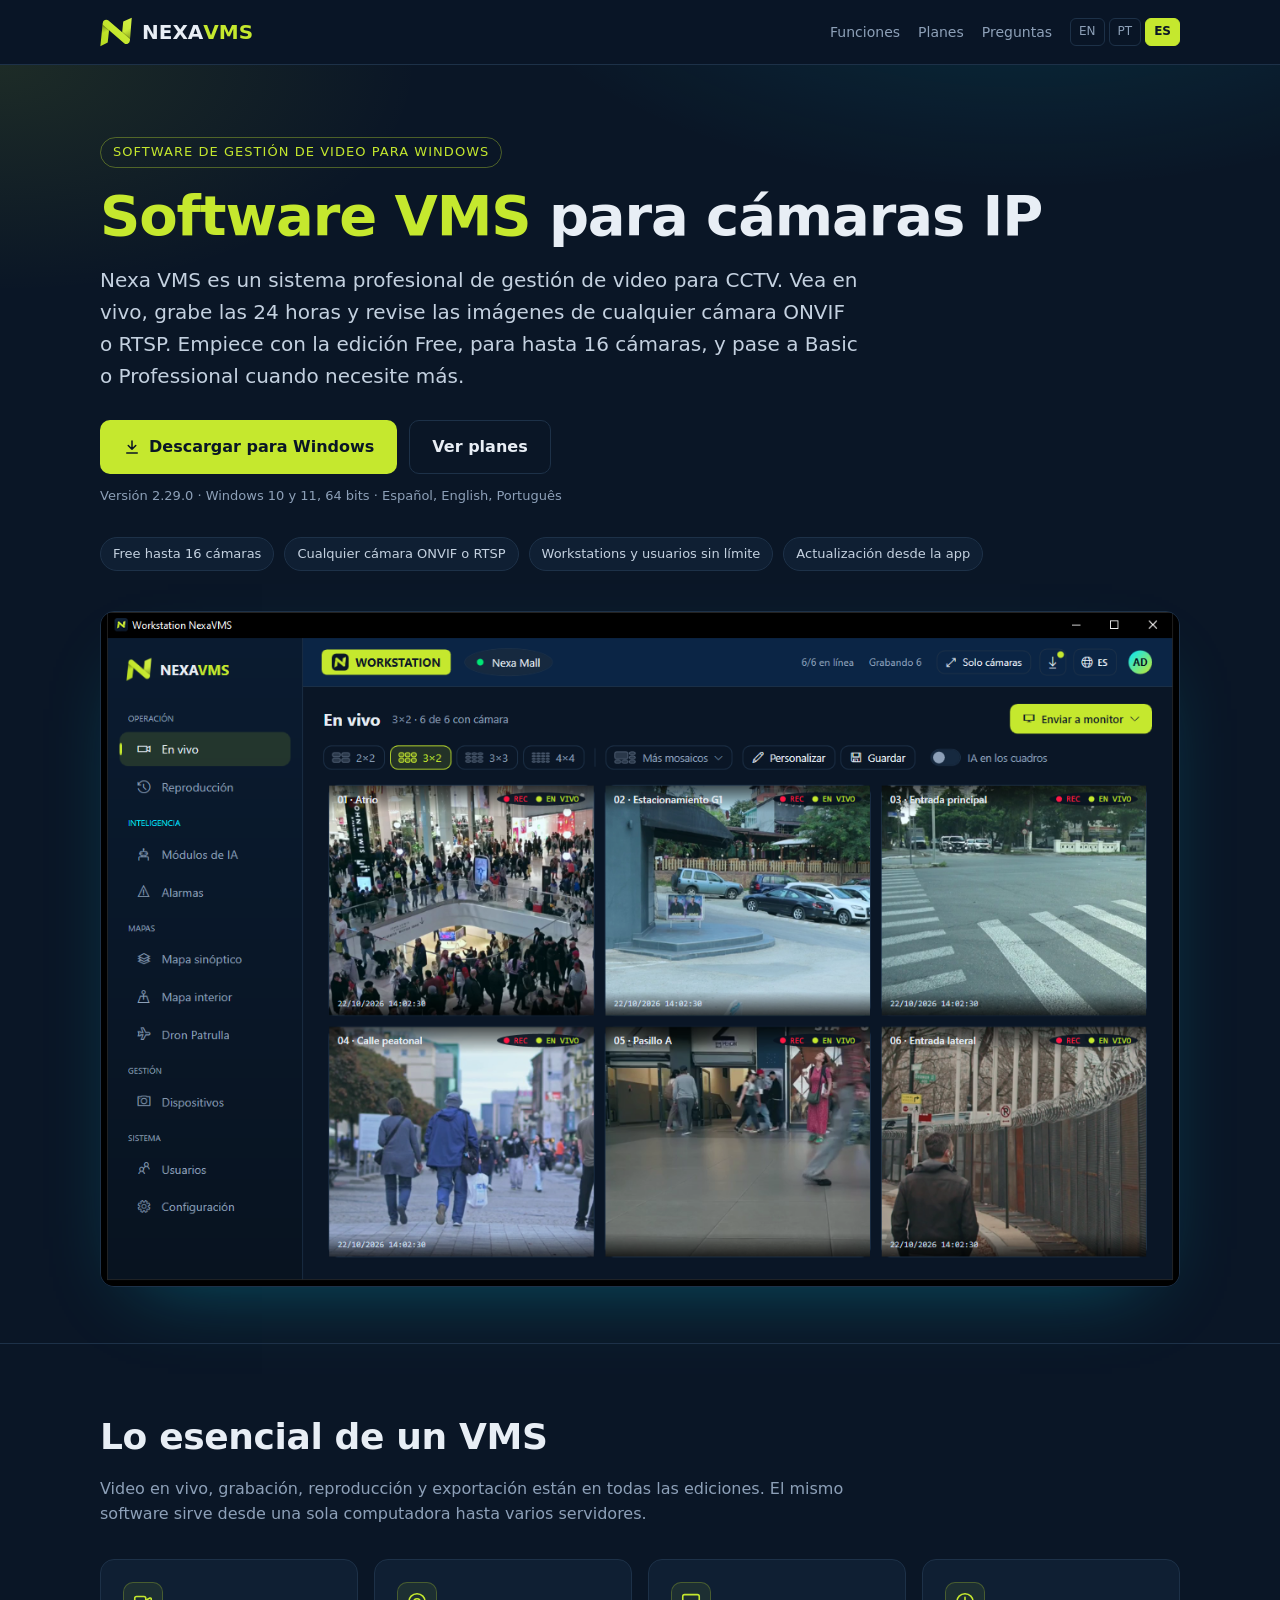
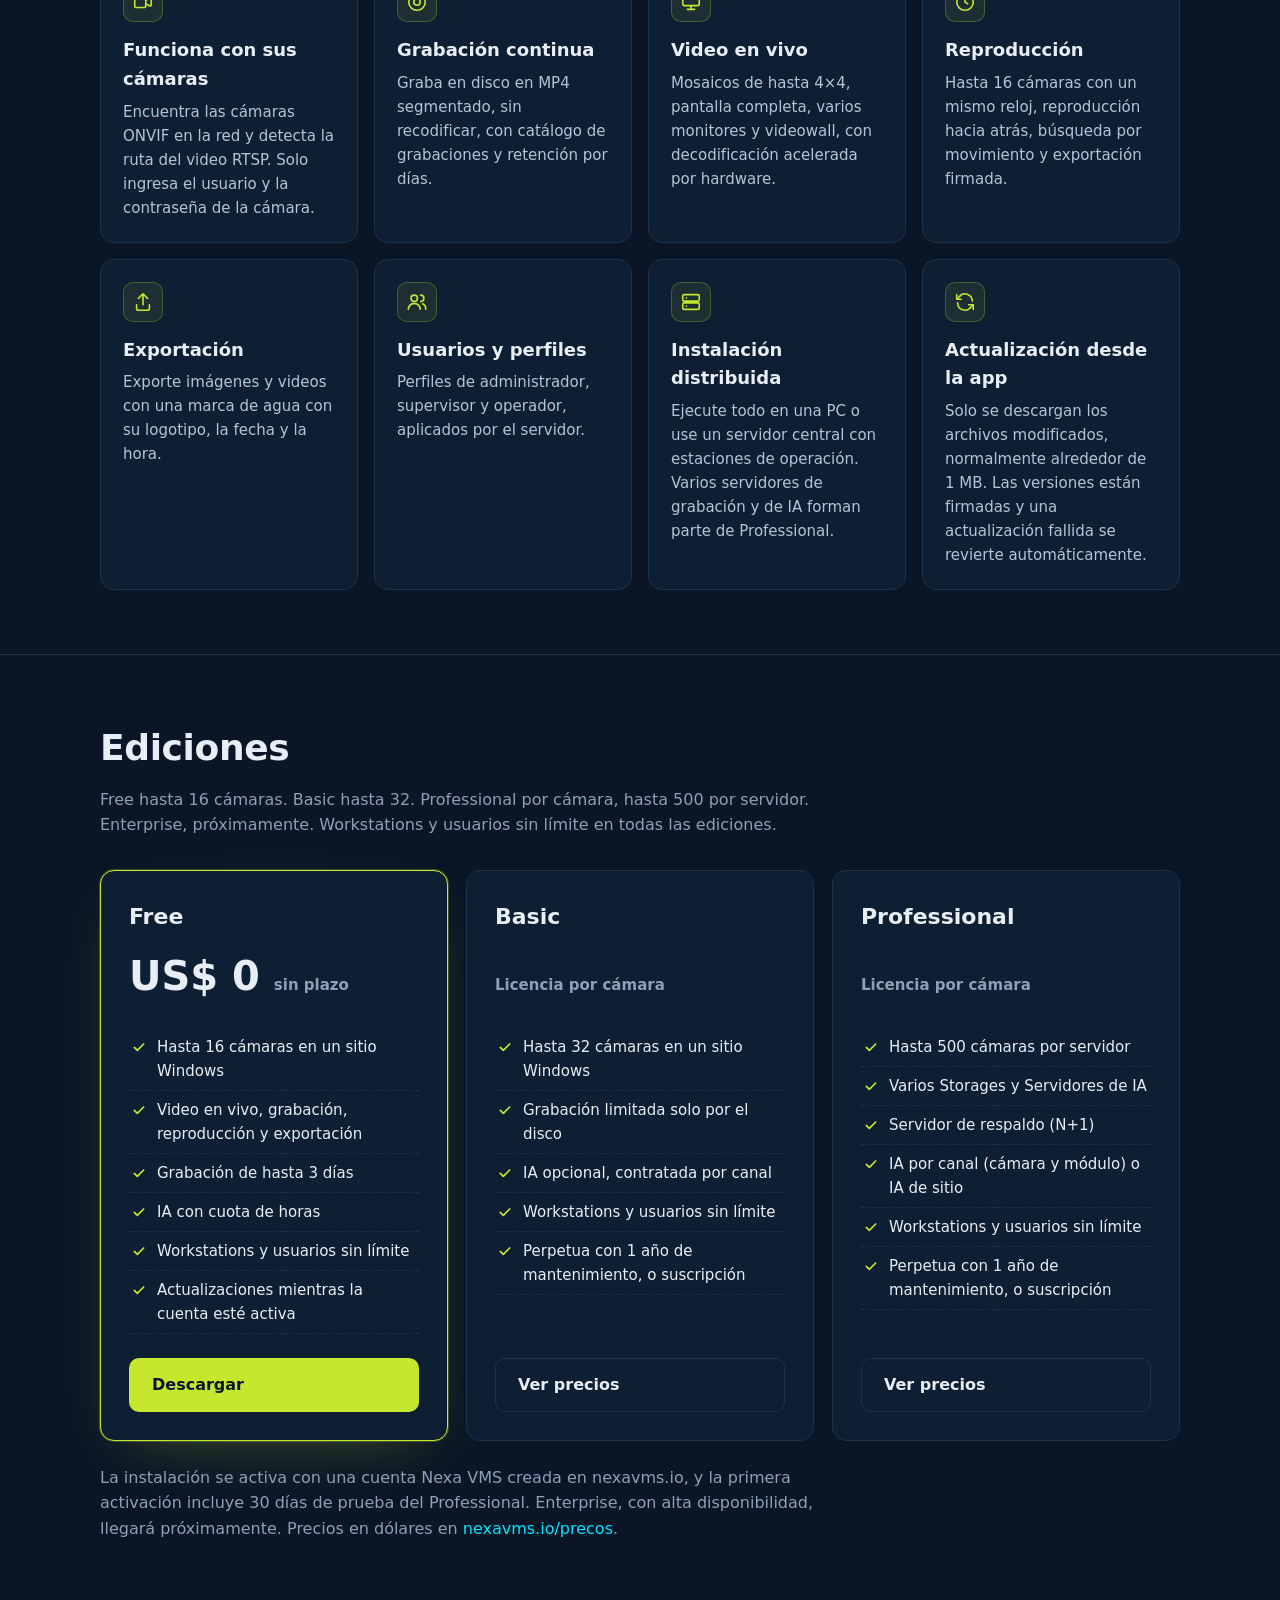
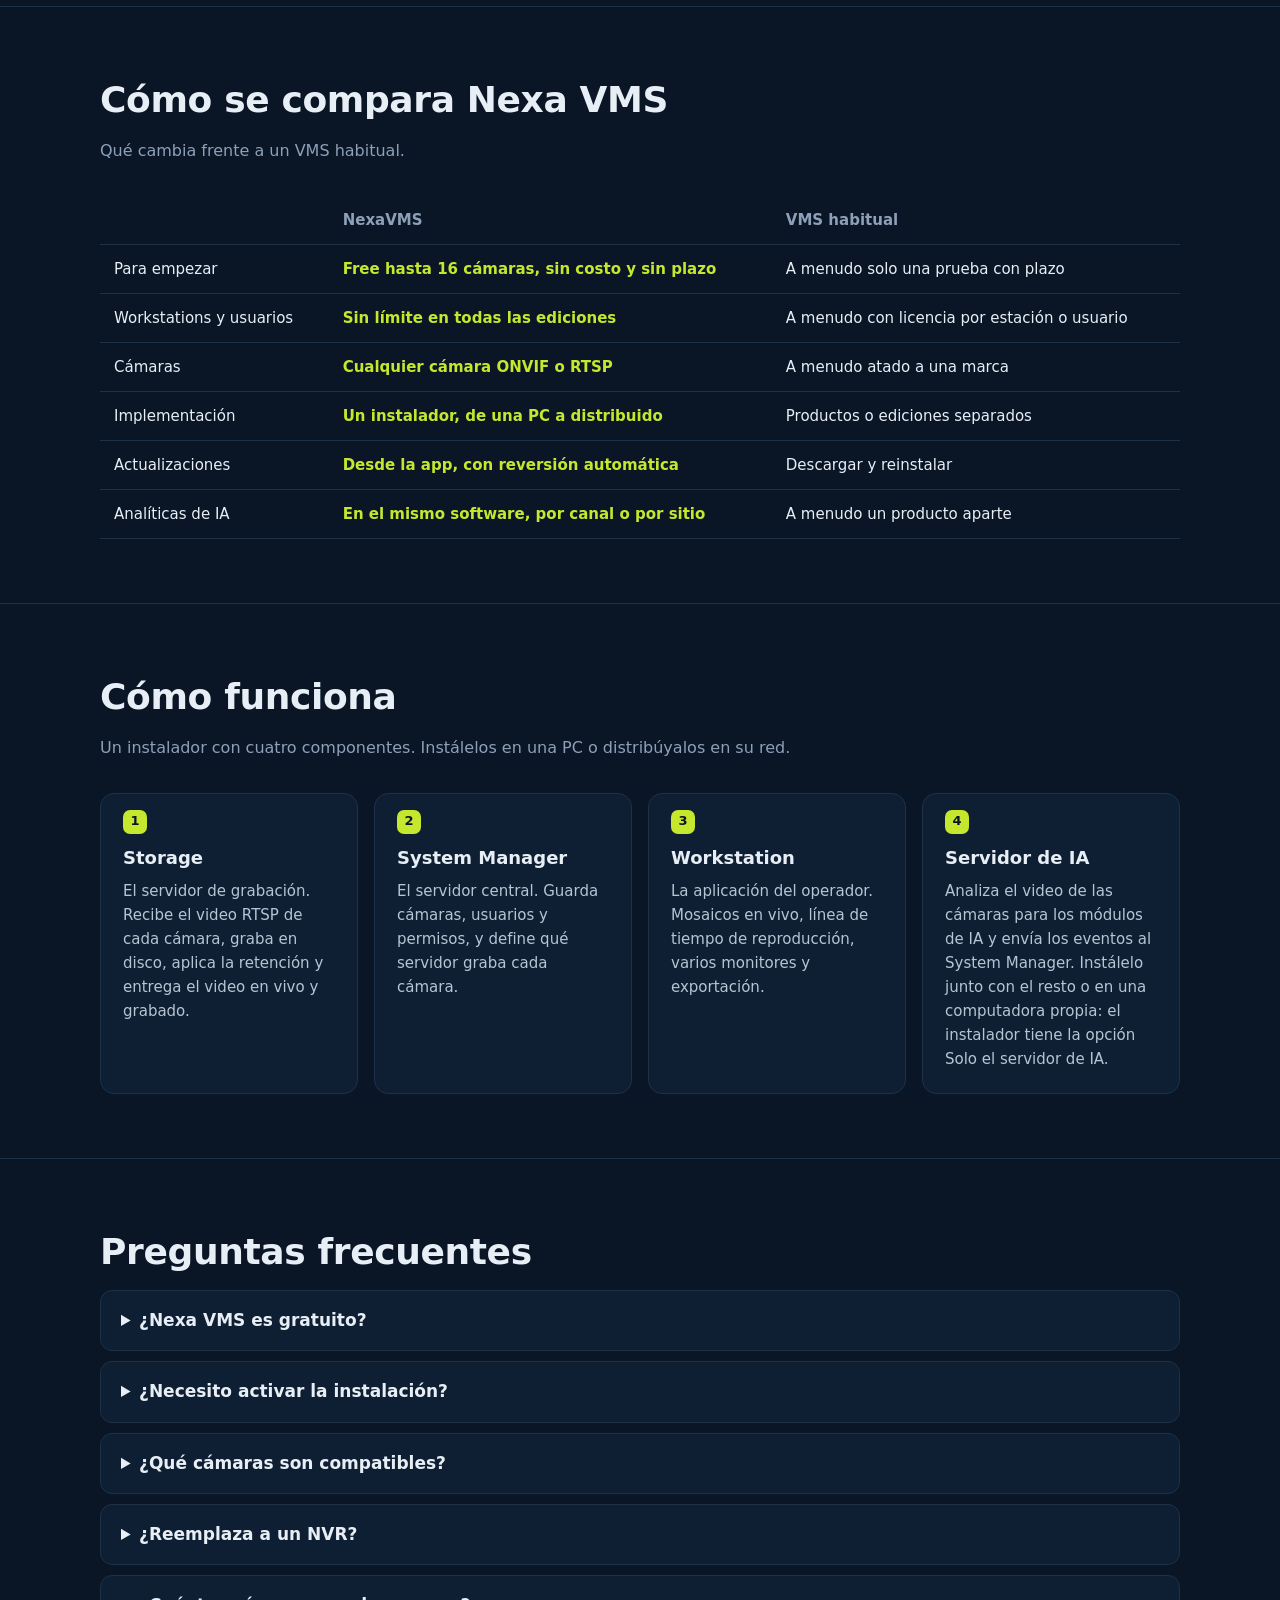
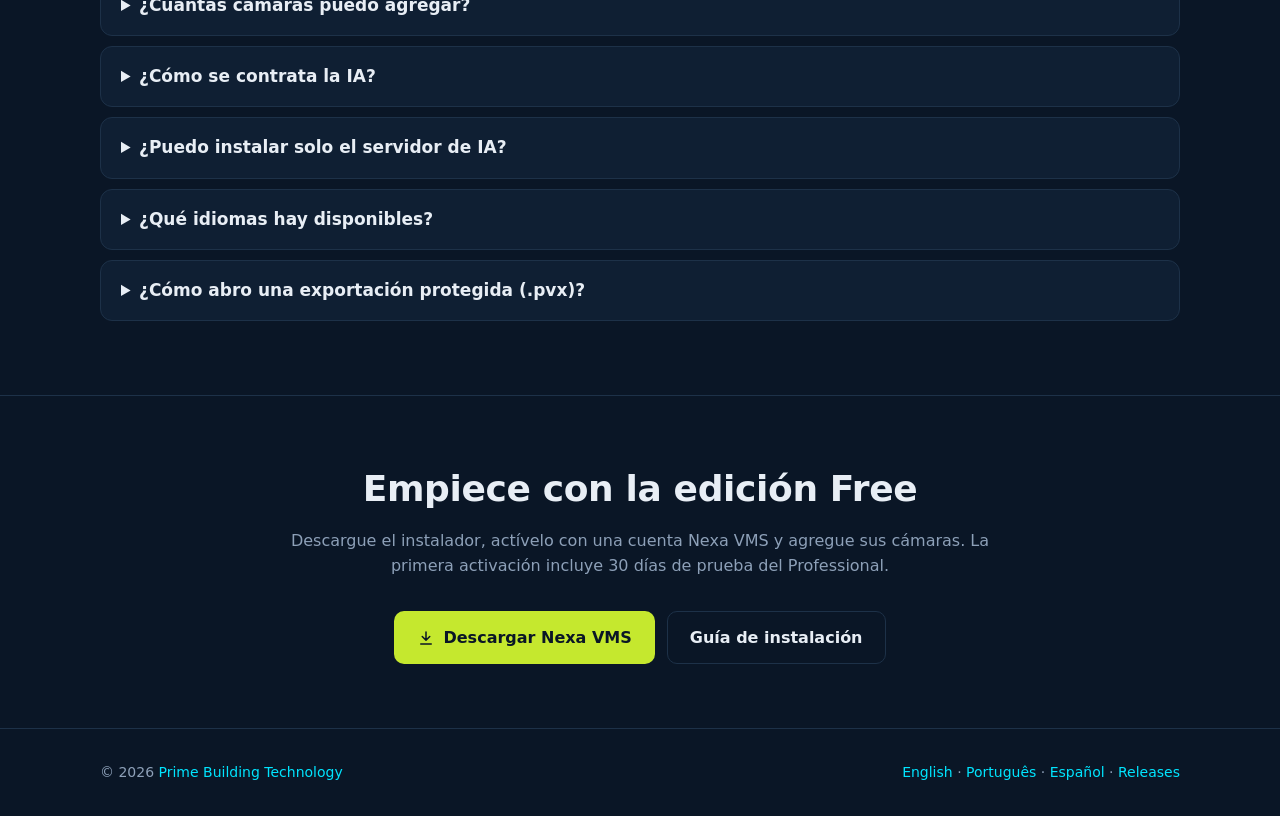
==== docs/es/index.html @ 9f3c4d34 "NexaVMS 2.29.0" ====
<!doctype html>
<html lang="es">
<head>
<meta charset="utf-8">
<meta name="viewport" content="width=device-width, initial-scale=1">
<title>NexaVMS | Software VMS para cámaras IP y CCTV</title>
<meta name="description" content="Software de gestión de video (VMS) para Windows. Video en vivo, grabación continua, reproducción y exportación para cualquier cámara IP ONVIF o RTSP. Edición Free para hasta 16 cámaras.">
<link rel="canonical" href="https://daniel1ux.github.io/Prime-VMS-Public/es/">
<link rel="alternate" hreflang="en" href="https://daniel1ux.github.io/Prime-VMS-Public/">
<link rel="alternate" hreflang="pt-BR" href="https://daniel1ux.github.io/Prime-VMS-Public/pt/">
<link rel="alternate" hreflang="es" href="https://daniel1ux.github.io/Prime-VMS-Public/es/">
<link rel="alternate" hreflang="x-default" href="https://daniel1ux.github.io/Prime-VMS-Public/">
<meta name="theme-color" content="#0a1626">
<meta property="og:type" content="website">
<meta property="og:site_name" content="NexaVMS">
<meta property="og:title" content="NexaVMS | Software VMS para cámaras IP">
<meta property="og:description" content="Video en vivo, grabación continua, reproducción y exportación para cualquier cámara ONVIF o RTSP. Free hasta 16 cámaras, Basic hasta 32 y Professional por cámara.">
<meta property="og:url" content="https://daniel1ux.github.io/Prime-VMS-Public/es/">
<meta property="og:image" content="https://daniel1ux.github.io/Prime-VMS-Public/assets/og.png">
<meta property="og:locale" content="es_ES">
<meta property="og:locale:alternate" content="en_US">
<meta property="og:locale:alternate" content="pt_BR">
<meta name="twitter:card" content="summary_large_image">
<link rel="icon" href="../assets/favicon.svg" type="image/svg+xml">
<link rel="stylesheet" href="../assets/site.css">
<script type="application/ld+json">
{
  "@context": "https://schema.org",
  "@type": "SoftwareApplication",
  "name": "NexaVMS",
  "description": "Software de gestión de video (VMS) para cámaras IP: video en vivo, grabación continua, reproducción y exportación. Edición Free hasta 16 cámaras, Basic hasta 32 y Professional por cámara, hasta 500 por servidor. Workstations y usuarios sin límite en todas las ediciones.",
  "applicationCategory": "SecurityApplication",
  "applicationSubCategory": "Software de gestión de video (VMS)",
  "operatingSystem": "Windows 10, Windows 11",
  "softwareVersion": "2.29.0",
  "inLanguage": ["es", "en", "pt-BR"],
  "downloadUrl": "https://github.com/Daniel1ux/Prime-VMS-Public/releases/latest",
  "url": "https://daniel1ux.github.io/Prime-VMS-Public/es/",
  "image": "https://daniel1ux.github.io/Prime-VMS-Public/assets/workstation-es.png",
  "offers": { "@type": "Offer", "name": "Nexa VMS Free", "description": "Edición Free: hasta 16 cámaras en un sitio Windows, grabación de hasta 3 días, sin plazo.", "price": "0", "priceCurrency": "USD", "category": "free", "url": "https://nexavms.io/precos" },
  "publisher": { "@type": "Organization", "name": "Prime Building Technology", "url": "https://primebr.com.br/" }
}
</script>
<script type="application/ld+json">
{
  "@context": "https://schema.org",
  "@type": "FAQPage",
  "mainEntity": [
    { "@type": "Question", "name": "¿Nexa VMS es gratuito?", "acceptedAnswer": { "@type": "Answer", "text": "La edición Free es gratuita y sin plazo, para hasta 16 cámaras en un sitio Windows, con grabación de hasta 3 días y una cuota de horas de IA. Basic y Professional se venden por cámara, como licencia perpetua con 1 año de mantenimiento o como suscripción. Los precios, en dólares, están en nexavms.io/precos." } },
    { "@type": "Question", "name": "¿Necesito activar la instalación?", "acceptedAnswer": { "@type": "Answer", "text": "Sí. La instalación se activa desde la Consola del System Manager con una cuenta Nexa VMS creada en nexavms.io. Sin activación, el sistema no graba ni muestra video. La primera activación incluye 30 días de prueba del Professional; después, la instalación vuelve a Free si no se compra una licencia." } },
    { "@type": "Question", "name": "¿Qué cámaras son compatibles?", "acceptedAnswer": { "@type": "Answer", "text": "Cualquier cámara IP con ONVIF o RTSP. Nexa VMS encuentra las cámaras ONVIF en la red y detecta la ruta del video." } },
    { "@type": "Question", "name": "¿Reemplaza a un NVR?", "acceptedAnswer": { "@type": "Answer", "text": "Nexa VMS graba las cámaras IP directamente en una PC o servidor Windows, con retención por días. También puede grabar desde grabadores existentes que ofrecen RTSP." } },
    { "@type": "Question", "name": "¿Cuántas cámaras puedo agregar?", "acceptedAnswer": { "@type": "Answer", "text": "Hasta 16 en Free y hasta 32 en Basic. En Professional, la licencia es por cámara, hasta 500 por servidor, con varios Storages y Servidores de IA y servidor de respaldo (N+1). La edición Enterprise, con alta disponibilidad, llegará próximamente." } },
    { "@type": "Question", "name": "¿Cómo se contrata la IA?", "acceptedAnswer": { "@type": "Answer", "text": "Las analíticas de video (conteo de personas, reconocimiento facial, placas, búsqueda inteligente y protección perimetral) se contratan por canal, es decir, por cámara y módulo, o como IA de sitio. Free incluye una cuota de horas de IA. En Free, el reconocimiento facial está disponible solo en el modo demostración y durante la prueba." } },
    { "@type": "Question", "name": "¿Puedo instalar solo el servidor de IA?", "acceptedAnswer": { "@type": "Answer", "text": "Sí. En el instalador, elija Solo el servidor de IA. Instala únicamente el servidor de IA en esa computadora, con nombre, dirección y contraseña propios, y puede conectarlo a un System Manager existente en ese momento o después. Puede haber varios servidores de IA." } },
    { "@type": "Question", "name": "¿Qué idiomas hay disponibles?", "acceptedAnswer": { "@type": "Answer", "text": "Español, inglés y portugués (Brasil), en las aplicaciones, el instalador y las notas de versión." } }
  ]
}
</script>
</head>
<body>
<header class="top">
  <div class="wrap">
    <a class="brand" href="./"><img class="logo-n" src="../assets/nexavms-n.svg" width="32" height="32" alt=""><span>NEXA<b>VMS</b></span></a>
    <nav>
      <a class="hide-sm" href="#funciones">Funciones</a>
      <a class="hide-sm" href="#planes">Planes</a>
      <a class="hide-sm" href="#faq">Preguntas</a>
      <span class="langs"><a href="../" hreflang="en">EN</a><a href="../pt/" hreflang="pt-BR">PT</a><a href="./" aria-current="page" hreflang="es">ES</a></span>
    </nav>
  </div>
</header>

<main>
<div class="hero">
  <div class="wrap">
    <span class="eyebrow">Software de gestión de video para Windows</span>
    <h1><em>Software VMS</em> para cámaras IP</h1>
    <p class="lead">Nexa VMS es un sistema profesional de gestión de video para CCTV. Vea en vivo, grabe las 24 horas y revise las imágenes de cualquier cámara ONVIF o RTSP. Empiece con la edición Free, para hasta 16 cámaras, y pase a Basic o Professional cuando necesite más.</p>
    <div class="cta">
      <a class="btn btn-primary" href="https://github.com/Daniel1ux/Prime-VMS-Public/releases/latest"><svg viewBox="0 0 24 24" aria-hidden="true"><path d="M12 4v11M7 10l5 5 5-5M5 20h14"/></svg>Descargar para Windows</a>
      <a class="btn btn-ghost" href="#planes">Ver planes</a>
      <small>Versión 2.29.0 · Windows 10 y 11, 64 bits · Español, English, Português</small>
    </div>
    <div class="trust">
      <span>Free hasta 16 cámaras</span><span>Cualquier cámara ONVIF o RTSP</span><span>Workstations y usuarios sin límite</span><span>Actualización desde la app</span>
    </div>
    <img class="shot" src="../assets/workstation-es.png" width="1280" height="800" alt="Workstation de Nexa VMS con un mosaico en vivo de cámaras IP">
  </div>
</div>

<section id="funciones">
  <div class="wrap">
    <h2>Lo esencial de un VMS</h2>
    <p class="sub">Video en vivo, grabación, reproducción y exportación están en todas las ediciones. El mismo software sirve desde una sola computadora hasta varios servidores.</p>
    <div class="grid">
      <div class="card"><div class="ico"><svg viewBox="0 0 24 24" aria-hidden="true"><path d="M15 10l4.55-2.28A1 1 0 0 1 21 8.62v6.76a1 1 0 0 1-1.45.9L15 14"/><rect x="3" y="6" width="12" height="12" rx="2"/></svg></div><h3>Funciona con sus cámaras</h3><p>Encuentra las cámaras ONVIF en la red y detecta la ruta del video RTSP. Solo ingresa el usuario y la contraseña de la cámara.</p></div>
      <div class="card"><div class="ico"><svg viewBox="0 0 24 24" aria-hidden="true"><circle cx="12" cy="12" r="9"/><circle cx="12" cy="12" r="3.5"/></svg></div><h3>Grabación continua</h3><p>Graba en disco en MP4 segmentado, sin recodificar, con catálogo de grabaciones y retención por días.</p></div>
      <div class="card"><div class="ico"><svg viewBox="0 0 24 24" aria-hidden="true"><rect x="3" y="4" width="18" height="12" rx="2"/><path d="M8 20h8M12 16v4"/></svg></div><h3>Video en vivo</h3><p>Mosaicos de hasta 4×4, pantalla completa, varios monitores y videowall, con decodificación acelerada por hardware.</p></div>
      <div class="card"><div class="ico"><svg viewBox="0 0 24 24" aria-hidden="true"><circle cx="12" cy="12" r="9"/><path d="M12 7v5l3 2"/></svg></div><h3>Reproducción</h3><p>Hasta 16 cámaras con un mismo reloj, reproducción hacia atrás, búsqueda por movimiento y exportación firmada.</p></div>
      <div class="card"><div class="ico"><svg viewBox="0 0 24 24" aria-hidden="true"><path d="M12 15V3M7 8l5-5 5 5"/><path d="M5 15v4a2 2 0 0 0 2 2h10a2 2 0 0 0 2-2v-4"/></svg></div><h3>Exportación</h3><p>Exporte imágenes y videos con una marca de agua con su logotipo, la fecha y la hora.</p></div>
      <div class="card"><div class="ico"><svg viewBox="0 0 24 24" aria-hidden="true"><circle cx="9" cy="8" r="3.5"/><path d="M2.5 20a6.5 6.5 0 0 1 13 0"/><path d="M16 4.5a3.5 3.5 0 0 1 0 7M18 14a6 6 0 0 1 3.5 6"/></svg></div><h3>Usuarios y perfiles</h3><p>Perfiles de administrador, supervisor y operador, aplicados por el servidor.</p></div>
      <div class="card"><div class="ico"><svg viewBox="0 0 24 24" aria-hidden="true"><rect x="3" y="4" width="18" height="7" rx="1.5"/><rect x="3" y="13" width="18" height="7" rx="1.5"/><path d="M7 7.5h.01M7 16.5h.01"/></svg></div><h3>Instalación distribuida</h3><p>Ejecute todo en una PC o use un servidor central con estaciones de operación. Varios servidores de grabación y de IA forman parte de Professional.</p></div>
      <div class="card"><div class="ico"><svg viewBox="0 0 24 24" aria-hidden="true"><path d="M20 11a8 8 0 0 0-14.5-4.5L3 9"/><path d="M3 4v5h5"/><path d="M4 13a8 8 0 0 0 14.5 4.5L21 15"/><path d="M21 20v-5h-5"/></svg></div><h3>Actualización desde la app</h3><p>Solo se descargan los archivos modificados, normalmente alrededor de 1 MB. Las versiones están firmadas y una actualización fallida se revierte automáticamente.</p></div>
    </div>
  </div>
</section>

<section id="planes">
  <div class="wrap">
    <h2>Ediciones</h2>
    <p class="sub">Free hasta 16 cámaras. Basic hasta 32. Professional por cámara, hasta 500 por servidor. Enterprise, próximamente. Workstations y usuarios sin límite en todas las ediciones.</p>
    <div class="plans">
      <div class="plan free">
        <h3>Free</h3>
        <div class="price">US$ 0 <small>sin plazo</small></div>
        <ul>
          <li>Hasta 16 cámaras en un sitio Windows</li>
          <li>Video en vivo, grabación, reproducción y exportación</li>
          <li>Grabación de hasta 3 días</li>
          <li>IA con cuota de horas</li>
          <li>Workstations y usuarios sin límite</li>
          <li>Actualizaciones mientras la cuenta esté activa</li>
        </ul>
        <a class="btn btn-primary" href="https://github.com/Daniel1ux/Prime-VMS-Public/releases/latest">Descargar</a>
      </div>
      <div class="plan">
        <h3>Basic</h3>
        <div class="price"><small>Licencia por cámara</small></div>
        <ul>
          <li>Hasta 32 cámaras en un sitio Windows</li>
          <li>Grabación limitada solo por el disco</li>
          <li>IA opcional, contratada por canal</li>
          <li>Workstations y usuarios sin límite</li>
          <li>Perpetua con 1 año de mantenimiento, o suscripción</li>
        </ul>
        <a class="btn btn-ghost" href="https://nexavms.io/precos">Ver precios</a>
      </div>
      <div class="plan">
        <h3>Professional</h3>
        <div class="price"><small>Licencia por cámara</small></div>
        <ul>
          <li>Hasta 500 cámaras por servidor</li>
          <li>Varios Storages y Servidores de IA</li>
          <li>Servidor de respaldo (N+1)</li>
          <li>IA por canal (cámara y módulo) o IA de sitio</li>
          <li>Workstations y usuarios sin límite</li>
          <li>Perpetua con 1 año de mantenimiento, o suscripción</li>
        </ul>
        <a class="btn btn-ghost" href="https://nexavms.io/precos">Ver precios</a>
      </div>
    </div>
    <p class="sub" style="margin:24px 0 0">La instalación se activa con una cuenta Nexa VMS creada en nexavms.io, y la primera activación incluye 30 días de prueba del Professional. Enterprise, con alta disponibilidad, llegará próximamente. Precios en dólares en <a href="https://nexavms.io/precos">nexavms.io/precos</a>.</p>
  </div>
</section>

<section>
  <div class="wrap">
    <h2>Cómo se compara Nexa VMS</h2>
    <p class="sub">Qué cambia frente a un VMS habitual.</p>
    <div class="table-wrap">
      <table>
        <thead><tr><th></th><th>NexaVMS</th><th>VMS habitual</th></tr></thead>
        <tbody>
          <tr><td>Para empezar</td><td class="us">Free hasta 16 cámaras, sin costo y sin plazo</td><td>A menudo solo una prueba con plazo</td></tr>
          <tr><td>Workstations y usuarios</td><td class="us">Sin límite en todas las ediciones</td><td>A menudo con licencia por estación o usuario</td></tr>
          <tr><td>Cámaras</td><td class="us">Cualquier cámara ONVIF o RTSP</td><td>A menudo atado a una marca</td></tr>
          <tr><td>Implementación</td><td class="us">Un instalador, de una PC a distribuido</td><td>Productos o ediciones separados</td></tr>
          <tr><td>Actualizaciones</td><td class="us">Desde la app, con reversión automática</td><td>Descargar y reinstalar</td></tr>
          <tr><td>Analíticas de IA</td><td class="us">En el mismo software, por canal o por sitio</td><td>A menudo un producto aparte</td></tr>
        </tbody>
      </table>
    </div>
  </div>
</section>

<section>
  <div class="wrap">
    <h2>Cómo funciona</h2>
    <p class="sub">Un instalador con cuatro componentes. Instálelos en una PC o distribúyalos en su red.</p>
    <div class="flow">
      <div class="card"><h3>Storage</h3><p>El servidor de grabación. Recibe el video RTSP de cada cámara, graba en disco, aplica la retención y entrega el video en vivo y grabado.</p></div>
      <div class="card"><h3>System Manager</h3><p>El servidor central. Guarda cámaras, usuarios y permisos, y define qué servidor graba cada cámara.</p></div>
      <div class="card"><h3>Workstation</h3><p>La aplicación del operador. Mosaicos en vivo, línea de tiempo de reproducción, varios monitores y exportación.</p></div>
      <div class="card"><h3>Servidor de IA</h3><p>Analiza el video de las cámaras para los módulos de IA y envía los eventos al System Manager. Instálelo junto con el resto o en una computadora propia: el instalador tiene la opción Solo el servidor de IA.</p></div>
    </div>
  </div>
</section>

<section id="faq">
  <div class="wrap">
    <h2>Preguntas frecuentes</h2>
    <details><summary>¿Nexa VMS es gratuito?</summary><p>La edición Free es gratuita y sin plazo, para hasta 16 cámaras en un sitio Windows, con grabación de hasta 3 días y una cuota de horas de IA. Basic y Professional se venden por cámara, como licencia perpetua con 1 año de mantenimiento o como suscripción. Los precios, en dólares, están en <a href="https://nexavms.io/precos">nexavms.io/precos</a>.</p></details>
    <details><summary>¿Necesito activar la instalación?</summary><p>Sí. La instalación se activa desde la Consola del System Manager con una cuenta Nexa VMS creada en <a href="https://nexavms.io/">nexavms.io</a>. Sin activación, el sistema no graba ni muestra video. La primera activación incluye 30 días de prueba del Professional; después, la instalación vuelve a Free si no se compra una licencia.</p></details>
    <details><summary>¿Qué cámaras son compatibles?</summary><p>Cualquier cámara IP con ONVIF o RTSP. Nexa VMS encuentra las cámaras ONVIF en la red y detecta la ruta del video.</p></details>
    <details><summary>¿Reemplaza a un NVR?</summary><p>Nexa VMS graba las cámaras IP directamente en una PC o servidor Windows, con retención por días. También puede grabar desde grabadores existentes que ofrecen RTSP.</p></details>
    <details><summary>¿Cuántas cámaras puedo agregar?</summary><p>Hasta 16 en Free y hasta 32 en Basic. En Professional, la licencia es por cámara, hasta 500 por servidor, con varios Storages y Servidores de IA y servidor de respaldo (N+1). La edición Enterprise, con alta disponibilidad, llegará próximamente.</p></details>
    <details><summary>¿Cómo se contrata la IA?</summary><p>Las analíticas de video (conteo de personas, reconocimiento facial, placas, búsqueda inteligente y protección perimetral) se contratan por canal, es decir, por cámara y módulo, o como IA de sitio. Free incluye una cuota de horas de IA. En Free, el reconocimiento facial está disponible solo en el modo demostración y durante la prueba.</p></details>
    <details><summary>¿Puedo instalar solo el servidor de IA?</summary><p>Sí. En el instalador, elija Solo el servidor de IA. Instala únicamente el servidor de IA en esa computadora, con nombre, dirección y contraseña propios, y puede conectarlo a un System Manager existente en ese momento o después. Puede haber varios servidores de IA.</p></details>
    <details><summary>¿Qué idiomas hay disponibles?</summary><p>Español, inglés y portugués (Brasil), en las aplicaciones, el instalador y las notas de versión.</p></details>
    <details><summary>¿Cómo abro una exportación protegida (.pvx)?</summary><p>La exportación protegida va cifrada con contraseña y solo se abre en Nexa Player, gratuito, para Windows. <a href="https://github.com/Daniel1ux/Prime-VMS-Public/releases/latest/download/NexaPlayer-win-x64.zip">Descargue Nexa Player</a>, extraiga el zip, abra PrimePlayer.exe, elija el archivo .pvx y escriba la contraseña. Nexa Player muestra si cada video está íntegro y firmado.</p></details>
  </div>
</section>

<section class="final">
  <div class="wrap">
    <h2>Empiece con la edición Free</h2>
    <p class="sub" style="margin-left:auto;margin-right:auto">Descargue el instalador, actívelo con una cuenta Nexa VMS y agregue sus cámaras. La primera activación incluye 30 días de prueba del Professional.</p>
    <div class="cta">
      <a class="btn btn-primary" href="https://github.com/Daniel1ux/Prime-VMS-Public/releases/latest"><svg viewBox="0 0 24 24" aria-hidden="true"><path d="M12 4v11M7 10l5 5 5-5M5 20h14"/></svg>Descargar Nexa VMS</a>
      <a class="btn btn-ghost" href="https://github.com/Daniel1ux/Prime-VMS-Public/blob/main/README.es.md">Guía de instalación</a>
    </div>
  </div>
</section>
</main>

<footer>
  <div class="wrap">
    <span>© 2026 <a href="https://primebr.com.br/">Prime Building Technology</a></span>
    <span><a href="../">English</a> · <a href="../pt/">Português</a> · <a href="./">Español</a> · <a href="https://github.com/Daniel1ux/Prime-VMS-Public/releases">Releases</a></span>
  </div>
</footer>
</body>
</html>
---- docs/assets/site.css ----
:root {
  --bg: #0a1626;
  --surface: #0f1f33;
  --elevated: #16293f;
  --navy: #0b2545;
  --line: #1d3148;
  --lime: #c5e82e;
  --lime-hover: #b2d419;
  --cyan: #00e5ff;
  --text: #e8eef5;
  --muted: #8da0b8;
  --radius: 14px;
  --max: 1120px;
}
* { box-sizing: border-box; }
html { scroll-behavior: smooth; }
body {
  margin: 0;
  background: var(--bg);
  color: var(--text);
  font: 16px/1.6 "Segoe UI", system-ui, -apple-system, Roboto, "Helvetica Neue", Arial, sans-serif;
  -webkit-font-smoothing: antialiased;
}
a { color: var(--cyan); text-decoration: none; }
a:hover { text-decoration: underline; }
img { max-width: 100%; height: auto; display: block; }
.wrap { max-width: var(--max); margin: 0 auto; padding: 0 20px; }

/* topo */
.top { position: sticky; top: 0; z-index: 10; background: rgba(10, 22, 38, .92); backdrop-filter: blur(8px); border-bottom: 1px solid var(--line); }
.top .wrap { display: flex; align-items: center; gap: 16px; height: 64px; }
.brand { display: flex; align-items: center; gap: 10px; font-weight: 800; font-size: 20px; color: var(--text); }
.brand:hover { text-decoration: none; }
.logo { width: 32px; height: 32px; border-radius: 9px; background: var(--lime); color: var(--bg); display: grid; place-items: center; font-weight: 900; font-size: 19px; }
.logo-n { width: 32px; height: 32px; display: block; }
.brand b { color: var(--lime); }
.top nav { margin-left: auto; display: flex; align-items: center; gap: 18px; font-size: 14px; }
.top nav a { color: var(--muted); }
.top nav a:hover { color: var(--text); text-decoration: none; }
.langs { display: flex; gap: 4px; }
.langs a { padding: 3px 8px; border: 1px solid var(--line); border-radius: 6px; font-size: 12px; color: var(--muted); }
.langs a[aria-current="page"] { background: var(--lime); border-color: var(--lime); color: var(--bg); font-weight: 700; }

/* botões */
.btn { display: inline-flex; align-items: center; gap: 8px; padding: 13px 22px; border-radius: 10px; font-weight: 700; font-size: 16px; border: 1px solid transparent; }
.btn:hover { text-decoration: none; }
.btn-primary { background: var(--lime); color: var(--bg); }
.btn-primary:hover { background: var(--lime-hover); }
.btn-ghost { border-color: var(--line); color: var(--text); }
.btn-ghost:hover { border-color: var(--lime); background: var(--elevated); }

/* hero */
.hero { padding: 72px 0 56px; background: radial-gradient(900px 420px at 80% -10%, rgba(0, 229, 255, .12), transparent 60%), radial-gradient(700px 380px at 0% 0%, rgba(197, 232, 46, .10), transparent 60%); }
.eyebrow { display: inline-block; font-size: 13px; letter-spacing: .08em; text-transform: uppercase; color: var(--lime); border: 1px solid rgba(197, 232, 46, .35); border-radius: 999px; padding: 4px 12px; margin-bottom: 18px; }
.hero h1 { font-size: clamp(34px, 5vw, 56px); line-height: 1.08; margin: 0 0 18px; letter-spacing: -.02em; }
.hero h1 em { font-style: normal; color: var(--lime); }
.hero p.lead { font-size: clamp(17px, 2vw, 20px); color: #c4d1e0; max-width: 760px; margin: 0 0 28px; }
.cta { display: flex; flex-wrap: wrap; gap: 12px; align-items: center; }
.cta small { color: var(--muted); font-size: 13px; width: 100%; }
.trust { display: flex; flex-wrap: wrap; gap: 10px; margin-top: 30px; }
.trust span { font-size: 13px; color: #c4d1e0; background: var(--surface); border: 1px solid var(--line); padding: 6px 12px; border-radius: 999px; }

/* seções */
section { padding: 64px 0; border-top: 1px solid var(--line); }
section h2 { font-size: clamp(26px, 3.4vw, 36px); margin: 0 0 10px; letter-spacing: -.01em; }
section .sub { color: var(--muted); margin: 0 0 32px; max-width: 760px; }
.grid { display: grid; gap: 16px; grid-template-columns: repeat(auto-fit, minmax(240px, 1fr)); }
.card { background: var(--surface); border: 1px solid var(--line); border-radius: var(--radius); padding: 22px; }
.card h3 { margin: 6px 0 6px; font-size: 18px; }
.card p { margin: 0; color: #b6c4d4; font-size: 15px; }
.ico { width: 40px; height: 40px; border-radius: 10px; background: rgba(197, 232, 46, .08); border: 1px solid rgba(197, 232, 46, .25); display: grid; place-items: center; margin-bottom: 14px; }
.ico svg { width: 22px; height: 22px; fill: none; stroke: var(--lime); stroke-width: 1.75; stroke-linecap: round; stroke-linejoin: round; }
.btn svg { width: 18px; height: 18px; fill: none; stroke: currentColor; stroke-width: 2; stroke-linecap: round; stroke-linejoin: round; }

/* planos */
.plans { display: grid; gap: 18px; grid-template-columns: repeat(auto-fit, minmax(300px, 1fr)); }
.plan { background: var(--surface); border: 1px solid var(--line); border-radius: var(--radius); padding: 28px; display: flex; flex-direction: column; }
.plan.free { border-color: var(--lime); box-shadow: 0 0 0 1px rgba(197, 232, 46, .25), 0 20px 60px -30px rgba(197, 232, 46, .35); }
.plan h3 { margin: 0; font-size: 22px; }
.price { font-size: 40px; font-weight: 800; margin: 10px 0 2px; }
.price small { font-size: 15px; font-weight: 600; color: var(--muted); }
.plan ul { list-style: none; padding: 0; margin: 18px 0 24px; flex: 1; }
.plan li { padding: 7px 0 7px 28px; position: relative; border-bottom: 1px dashed var(--line); font-size: 15px; }
.plan li::before { content: ""; position: absolute; left: 2px; top: 11px; width: 16px; height: 16px; background: var(--lime); -webkit-mask: url("data:image/svg+xml,%3Csvg xmlns='http://www.w3.org/2000/svg' viewBox='0 0 24 24' fill='none' stroke='black' stroke-width='2.5' stroke-linecap='round' stroke-linejoin='round'%3E%3Cpath d='M5 12.5l4.5 4.5L19 7.5'/%3E%3C/svg%3E") center / contain no-repeat; mask: url("data:image/svg+xml,%3Csvg xmlns='http://www.w3.org/2000/svg' viewBox='0 0 24 24' fill='none' stroke='black' stroke-width='2.5' stroke-linecap='round' stroke-linejoin='round'%3E%3Cpath d='M5 12.5l4.5 4.5L19 7.5'/%3E%3C/svg%3E") center / contain no-repeat; }
.plan li.soon::before { background: var(--muted); -webkit-mask: none; mask: none; width: 7px; height: 7px; border-radius: 50%; top: 15px; left: 6px; }
.tag { font-size: 11px; color: var(--cyan); border: 1px solid rgba(0, 229, 255, .4); border-radius: 999px; padding: 1px 8px; margin-left: 6px; white-space: nowrap; }

/* comparação */
.table-wrap { overflow-x: auto; }
table { width: 100%; border-collapse: collapse; font-size: 15px; min-width: 560px; }
th, td { text-align: left; padding: 12px 14px; border-bottom: 1px solid var(--line); }
th { color: var(--muted); font-weight: 600; }
td.us { color: var(--lime); font-weight: 600; }

/* como funciona */
.flow { display: grid; gap: 16px; grid-template-columns: repeat(auto-fit, minmax(220px, 1fr)); counter-reset: s; }
.flow .card { position: relative; padding-top: 44px; }
.flow .card::before { counter-increment: s; content: counter(s); position: absolute; top: 16px; left: 22px; width: 24px; height: 24px; border-radius: 7px; background: var(--lime); color: var(--bg); font-weight: 800; display: grid; place-items: center; font-size: 13px; }

/* screenshot */
.shot { margin-top: 40px; border: 1px solid var(--line); border-radius: var(--radius); overflow: hidden; box-shadow: 0 30px 80px -40px rgba(0, 229, 255, .35); }

/* faq */
details { background: var(--surface); border: 1px solid var(--line); border-radius: 12px; padding: 16px 20px; margin-bottom: 10px; }
summary { cursor: pointer; font-weight: 600; font-size: 17px; }
details p { color: #b6c4d4; margin: 10px 0 0; }

/* final */
.final { text-align: center; }
.final .cta { justify-content: center; }
footer { border-top: 1px solid var(--line); padding: 32px 0; color: var(--muted); font-size: 14px; }
footer .wrap { display: flex; flex-wrap: wrap; gap: 16px; justify-content: space-between; }

@media (max-width: 720px) {
  .top nav .hide-sm { display: none; }
  .hero { padding: 48px 0 40px; }
  section { padding: 48px 0; }
}
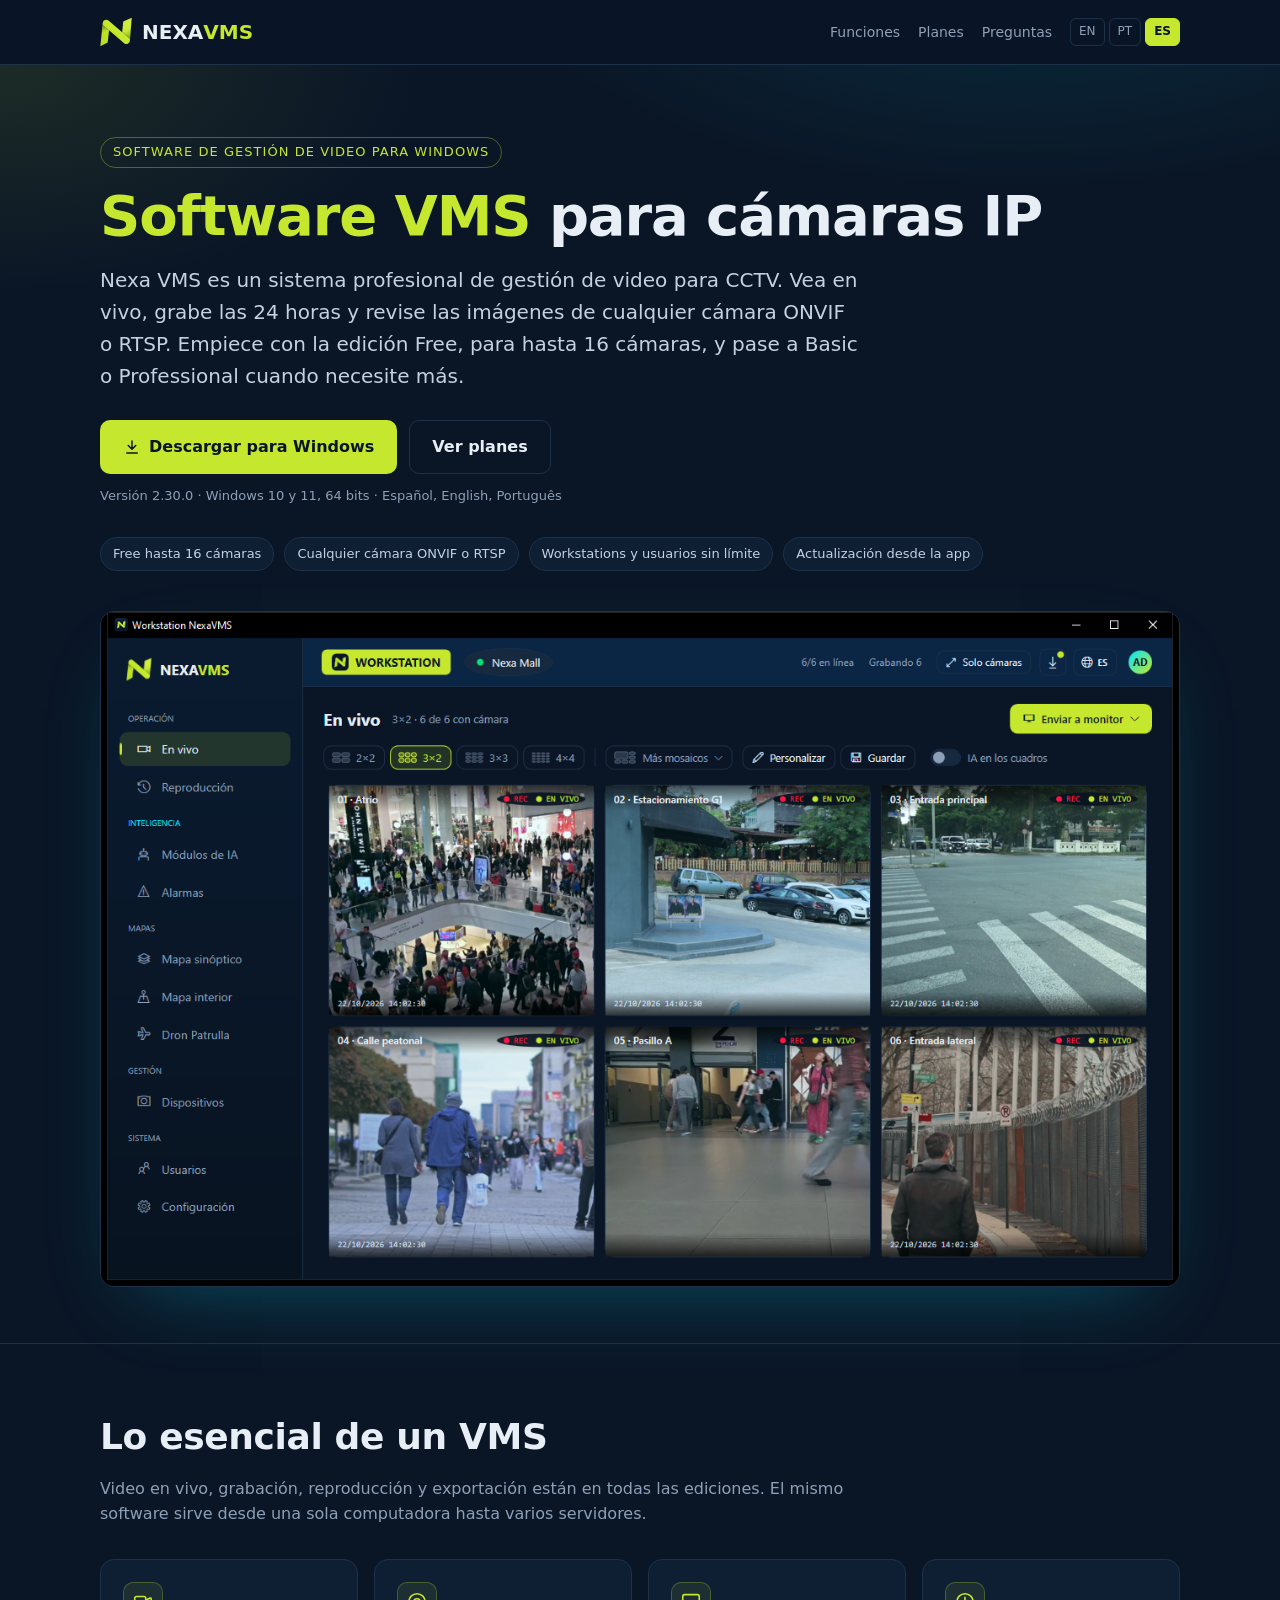
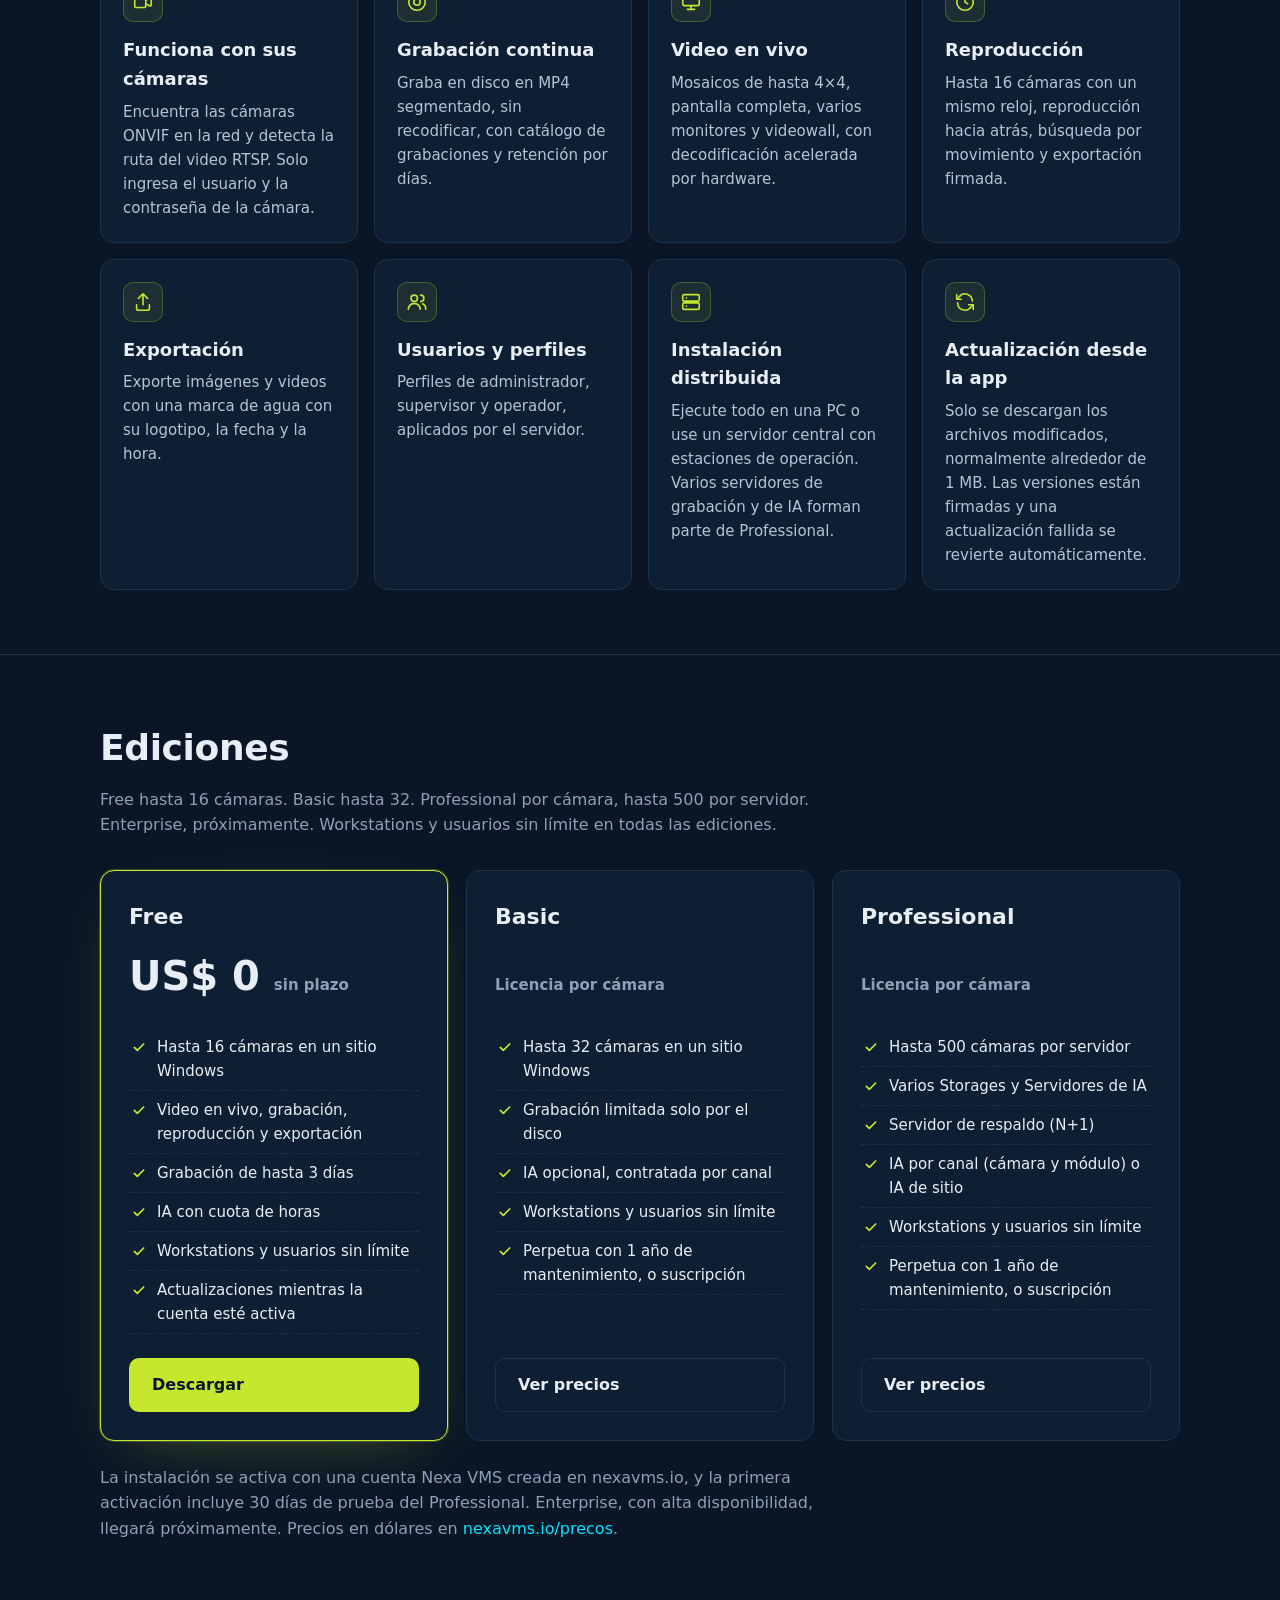
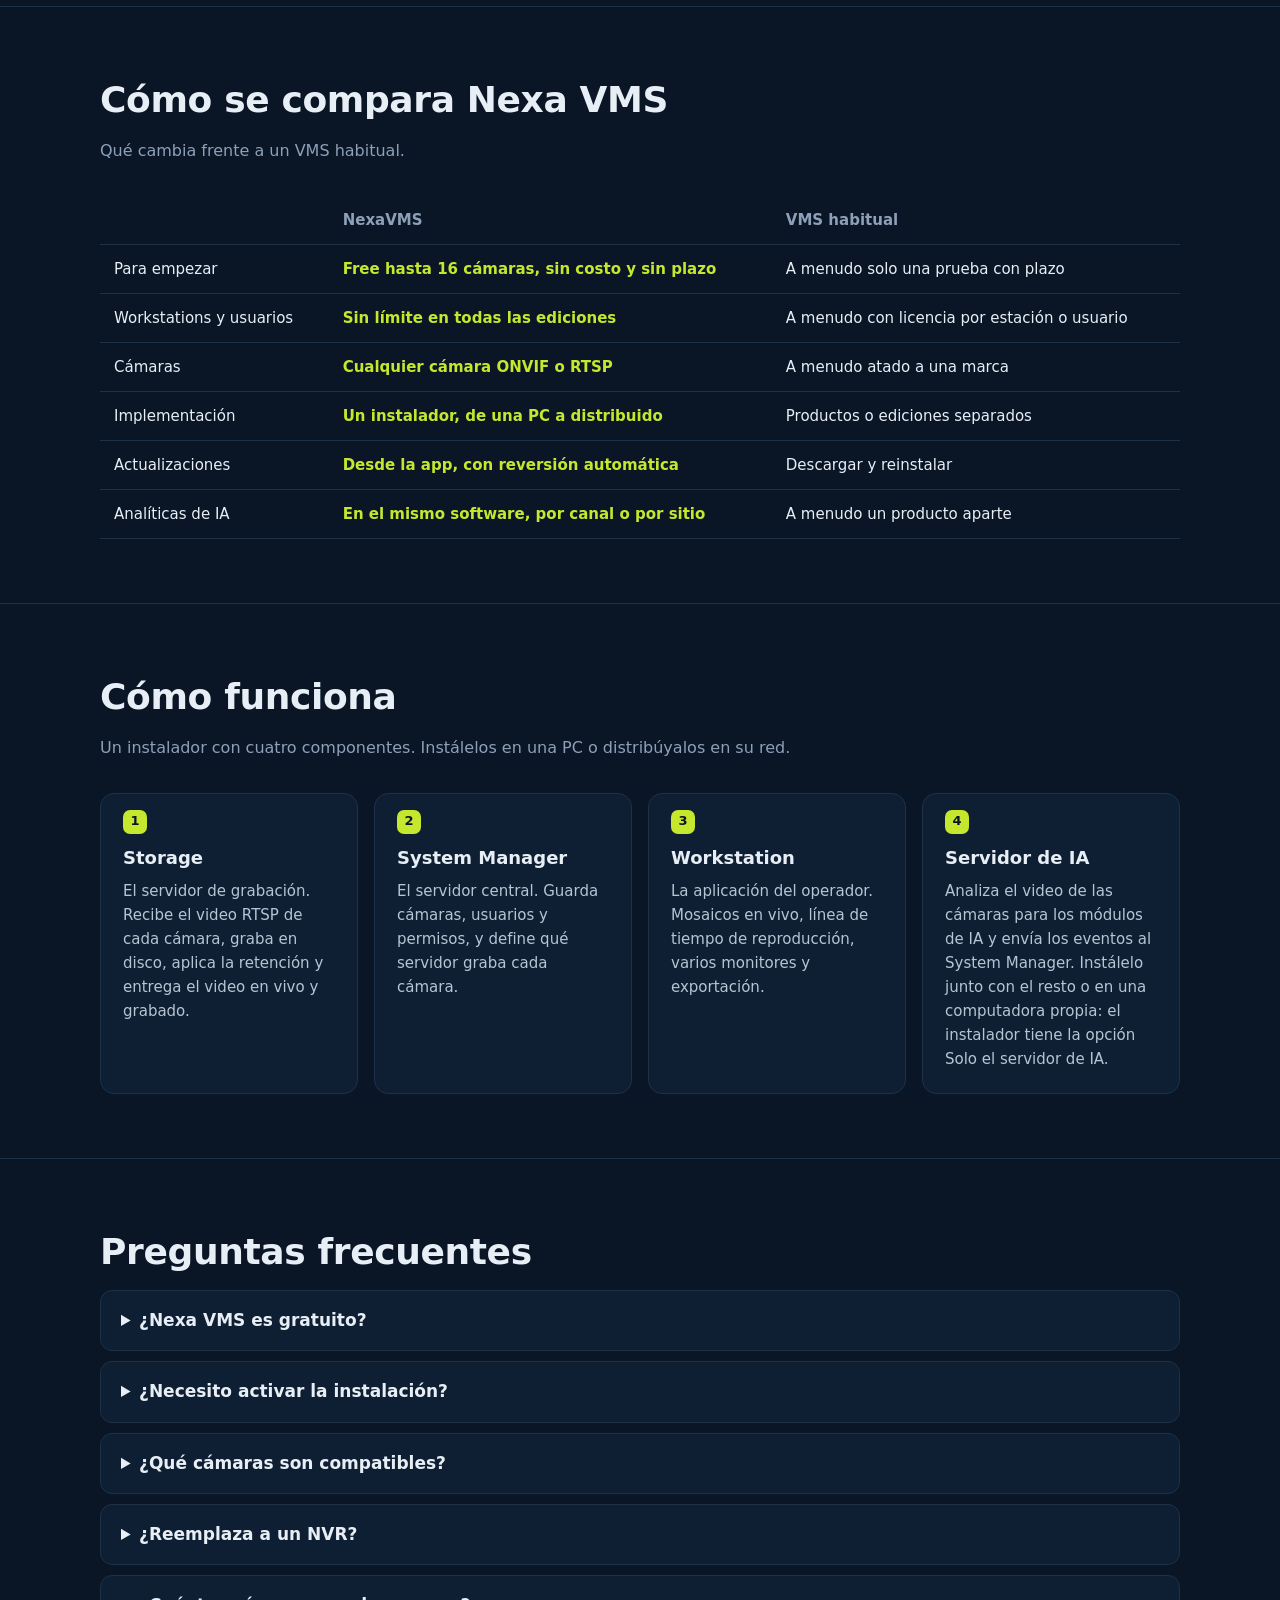
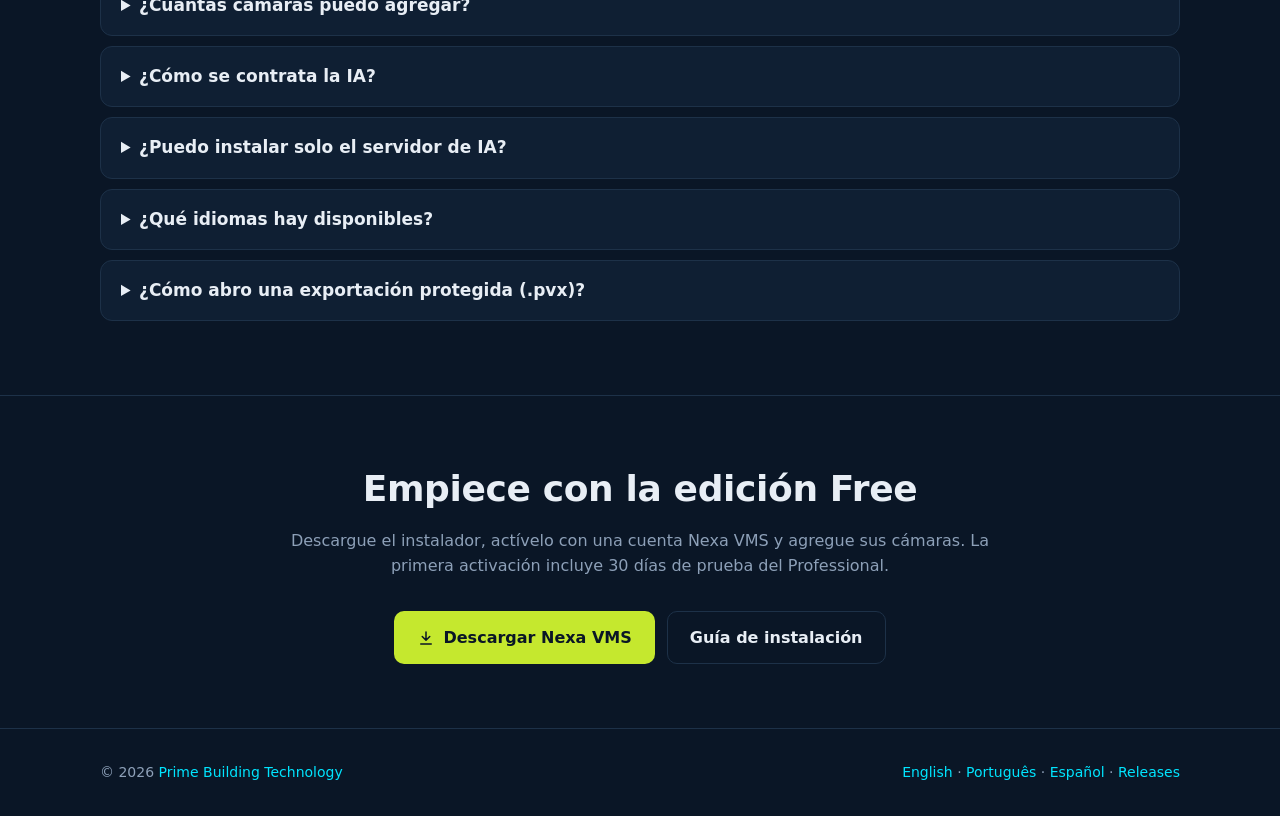
==== commit 0ae1392d: "Versão 2.30.0 na página de downloads" ====
--- a/docs/es/index.html
+++ b/docs/es/index.html
@@ -32,7 +32,7 @@
   "applicationCategory": "SecurityApplication",
   "applicationSubCategory": "Software de gestión de video (VMS)",
   "operatingSystem": "Windows 10, Windows 11",
-  "softwareVersion": "2.29.0",
+  "softwareVersion": "2.30.0",
   "inLanguage": ["es", "en", "pt-BR"],
   "downloadUrl": "https://github.com/Daniel1ux/Prime-VMS-Public/releases/latest",
   "url": "https://daniel1ux.github.io/Prime-VMS-Public/es/",
@@ -80,7 +80,7 @@
     <div class="cta">
       <a class="btn btn-primary" href="https://github.com/Daniel1ux/Prime-VMS-Public/releases/latest"><svg viewBox="0 0 24 24" aria-hidden="true"><path d="M12 4v11M7 10l5 5 5-5M5 20h14"/></svg>Descargar para Windows</a>
       <a class="btn btn-ghost" href="#planes">Ver planes</a>
-      <small>Versión 2.29.0 · Windows 10 y 11, 64 bits · Español, English, Português</small>
+      <small>Versión 2.30.0 · Windows 10 y 11, 64 bits · Español, English, Português</small>
     </div>
     <div class="trust">
       <span>Free hasta 16 cámaras</span><span>Cualquier cámara ONVIF o RTSP</span><span>Workstations y usuarios sin límite</span><span>Actualización desde la app</span>
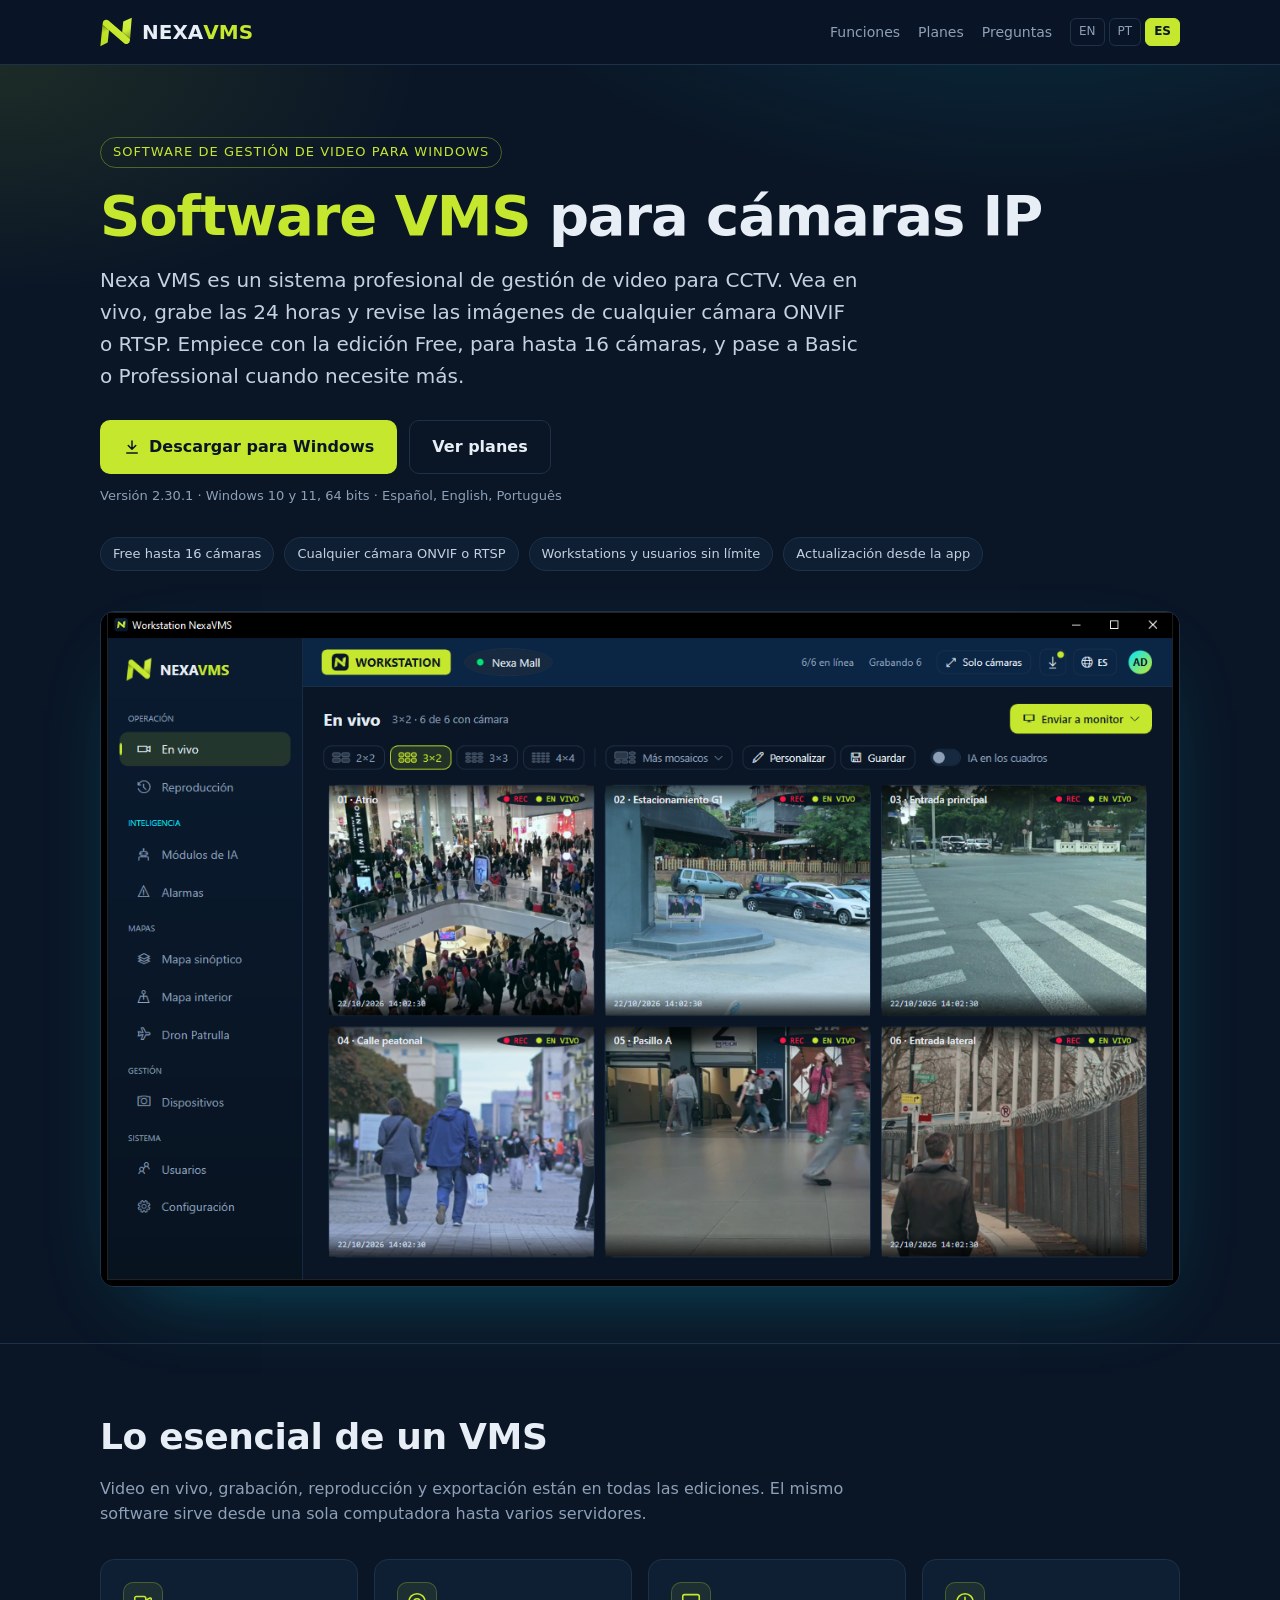
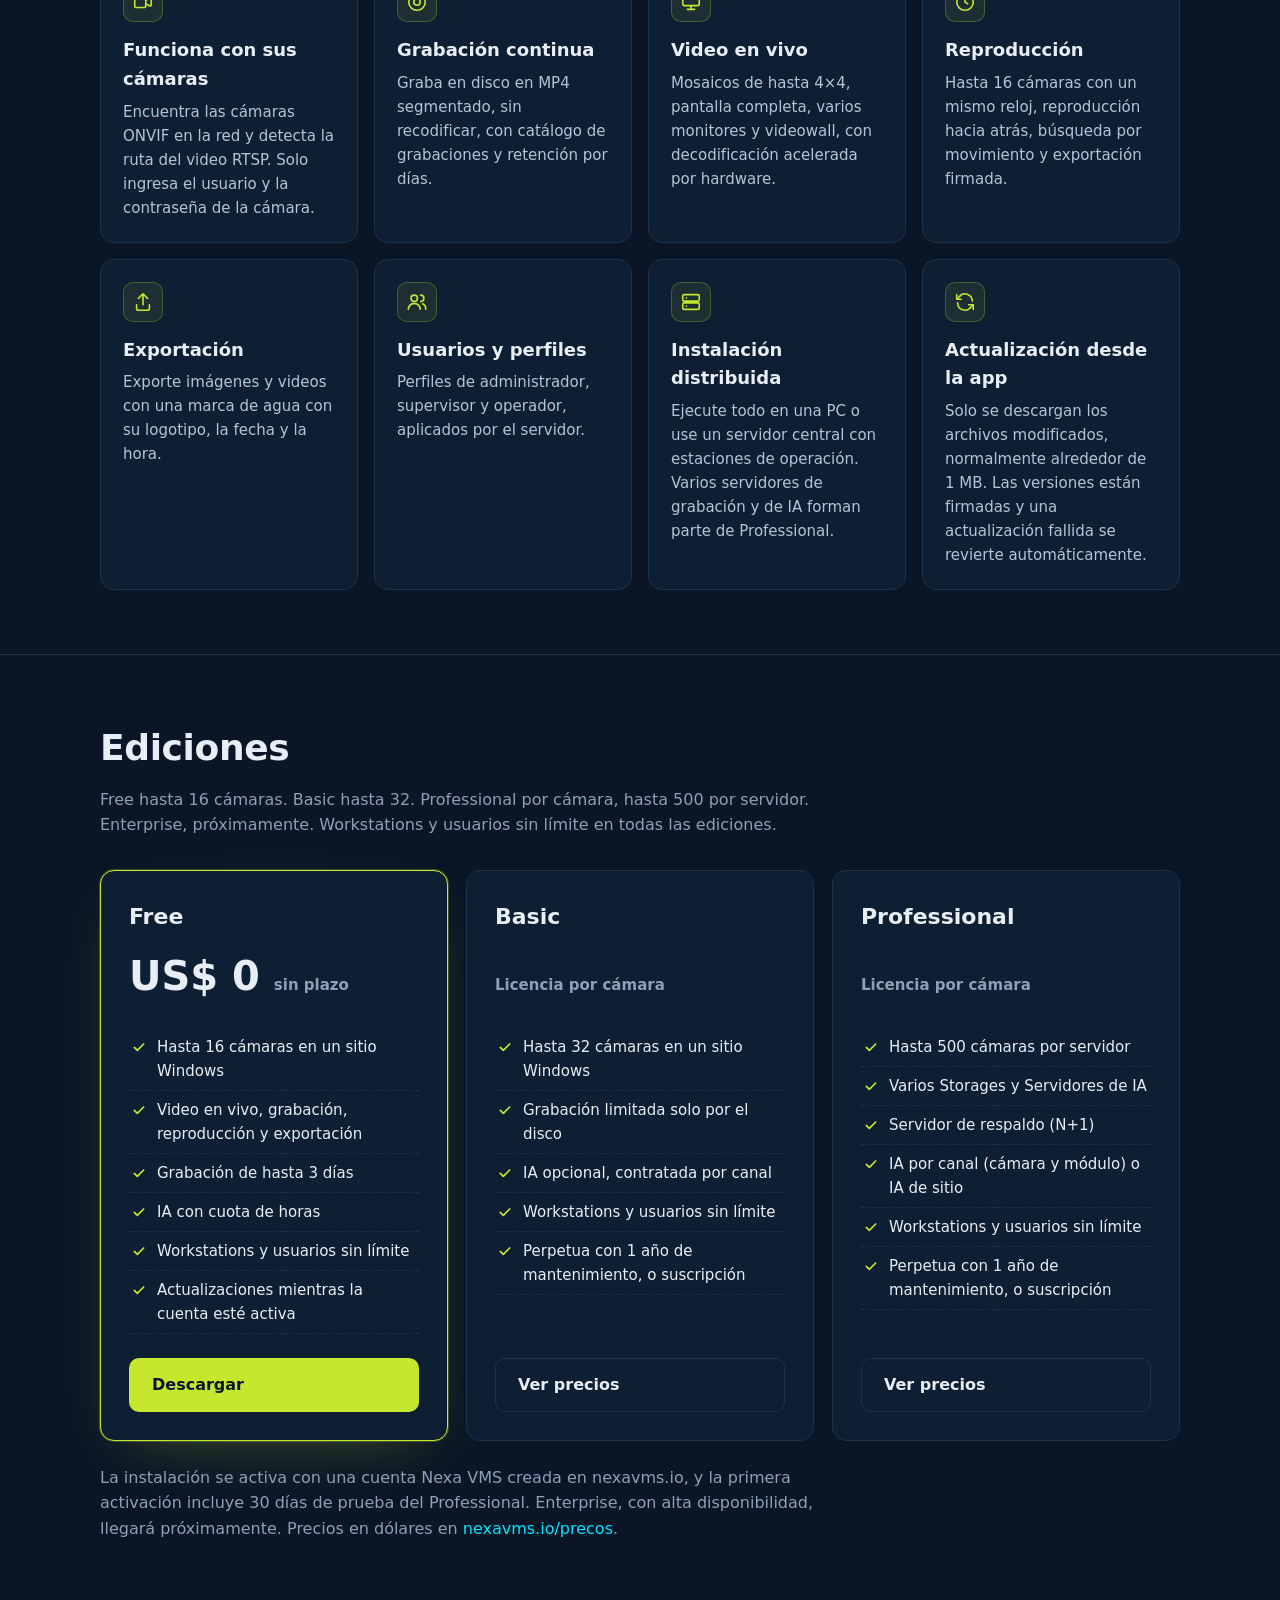
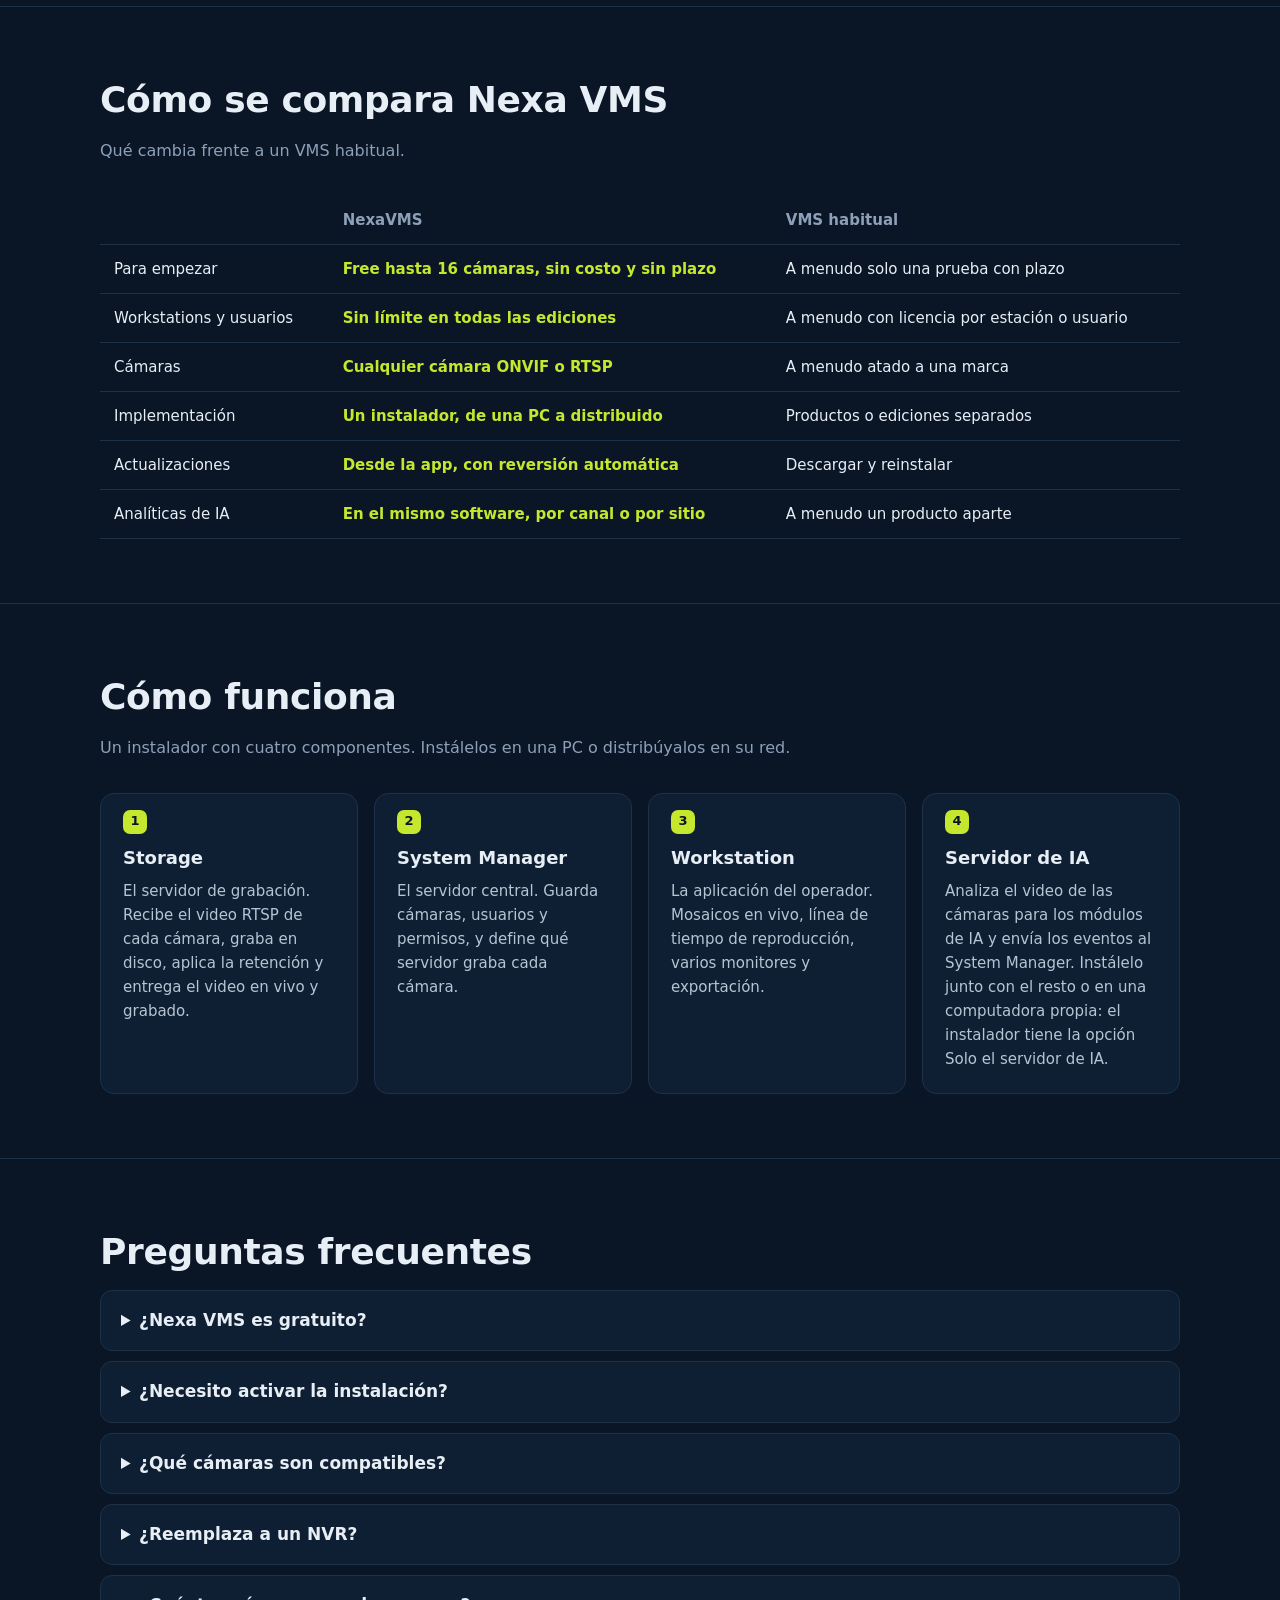
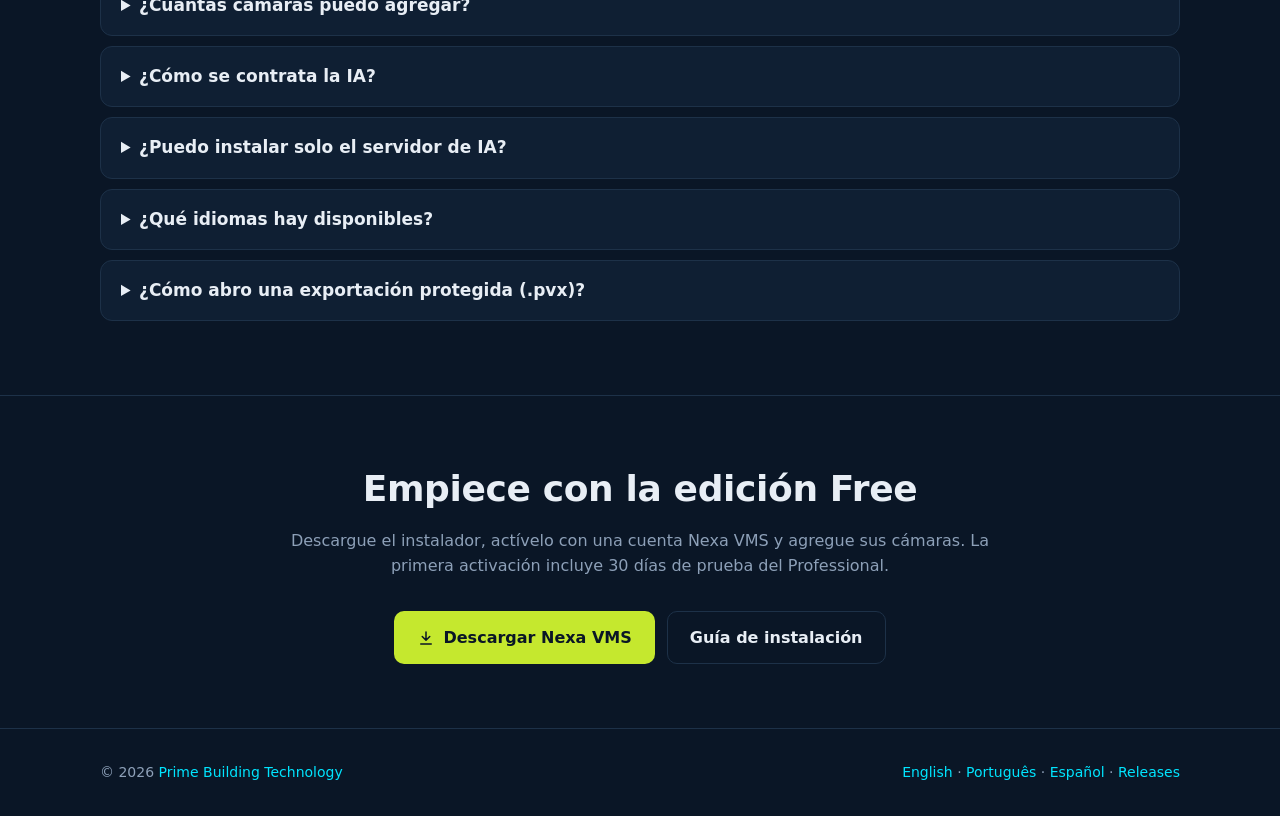
==== commit 428b065b: "Versão 2.30.1 na página de downloads" ====
--- a/docs/es/index.html
+++ b/docs/es/index.html
@@ -32,7 +32,7 @@
   "applicationCategory": "SecurityApplication",
   "applicationSubCategory": "Software de gestión de video (VMS)",
   "operatingSystem": "Windows 10, Windows 11",
-  "softwareVersion": "2.30.0",
+  "softwareVersion": "2.30.1",
   "inLanguage": ["es", "en", "pt-BR"],
   "downloadUrl": "https://github.com/Daniel1ux/Prime-VMS-Public/releases/latest",
   "url": "https://daniel1ux.github.io/Prime-VMS-Public/es/",
@@ -80,7 +80,7 @@
     <div class="cta">
       <a class="btn btn-primary" href="https://github.com/Daniel1ux/Prime-VMS-Public/releases/latest"><svg viewBox="0 0 24 24" aria-hidden="true"><path d="M12 4v11M7 10l5 5 5-5M5 20h14"/></svg>Descargar para Windows</a>
       <a class="btn btn-ghost" href="#planes">Ver planes</a>
-      <small>Versión 2.30.0 · Windows 10 y 11, 64 bits · Español, English, Português</small>
+      <small>Versión 2.30.1 · Windows 10 y 11, 64 bits · Español, English, Português</small>
     </div>
     <div class="trust">
       <span>Free hasta 16 cámaras</span><span>Cualquier cámara ONVIF o RTSP</span><span>Workstations y usuarios sin límite</span><span>Actualización desde la app</span>
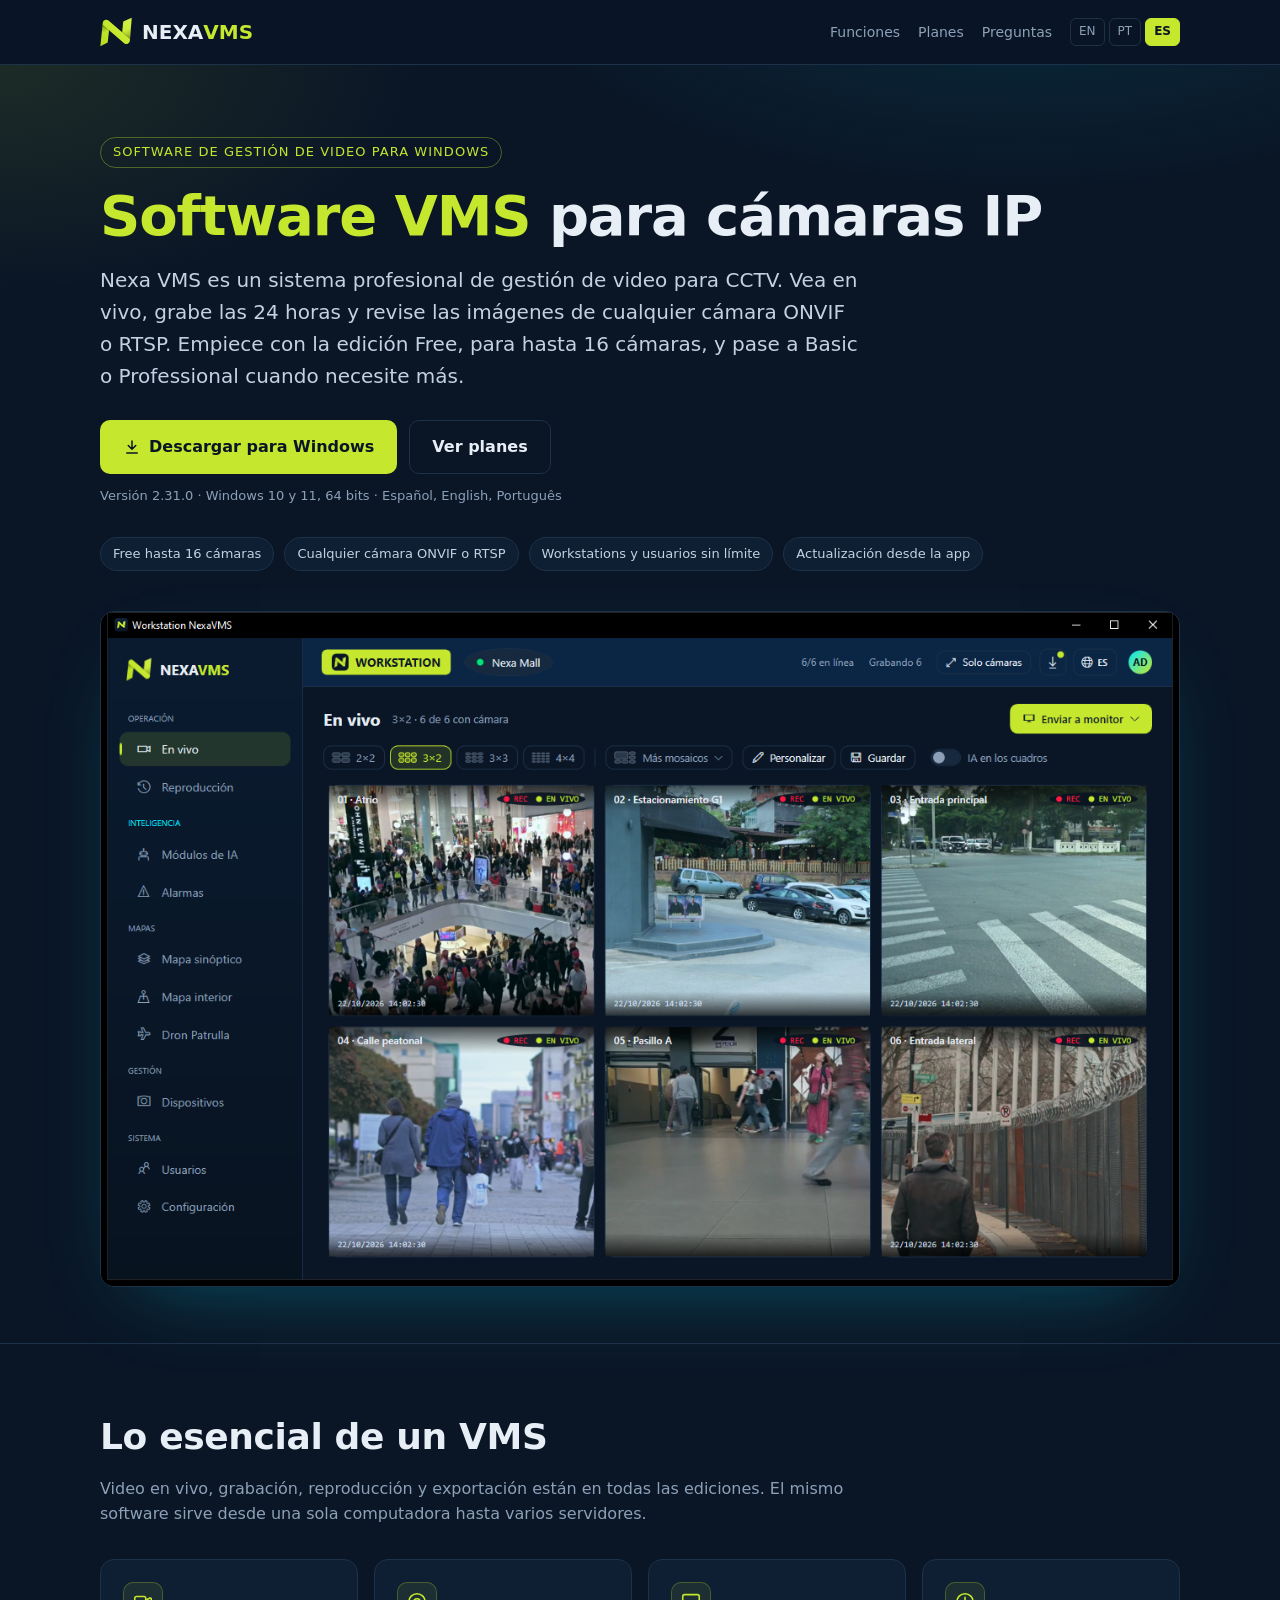
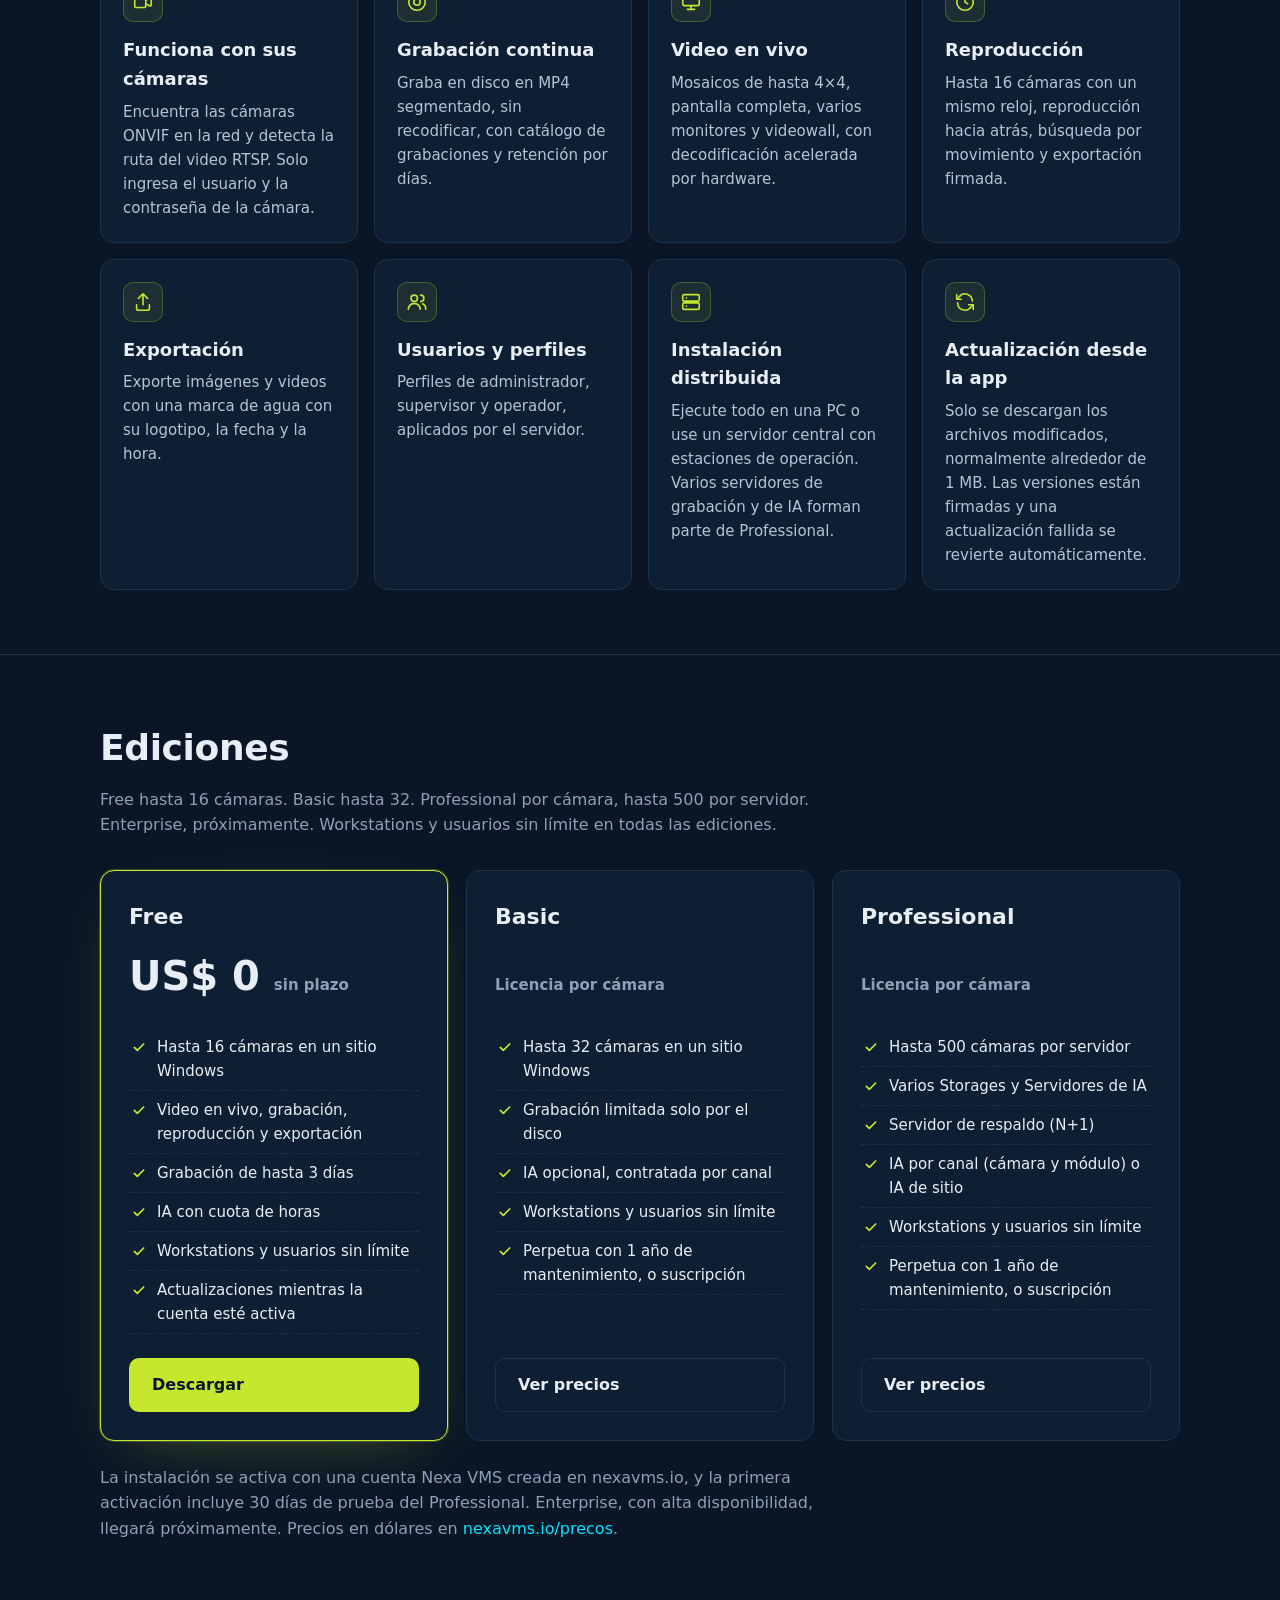
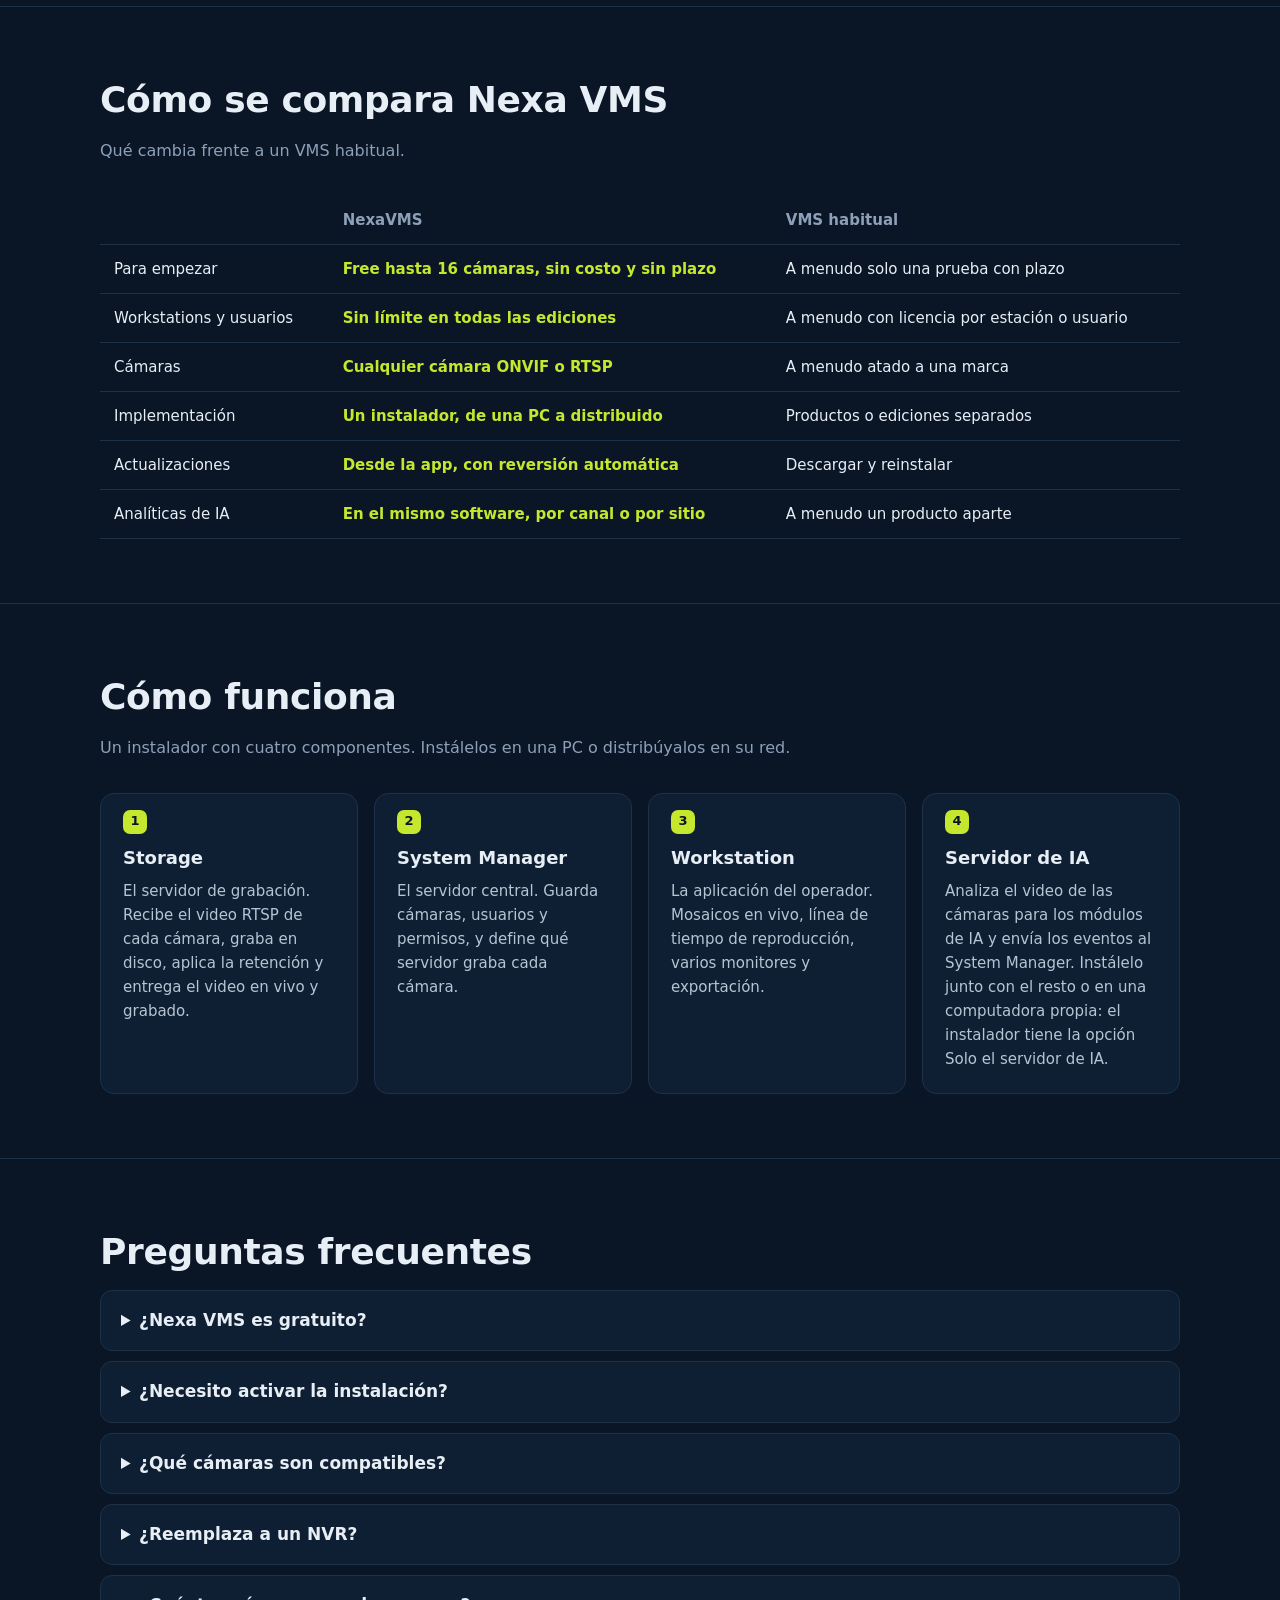
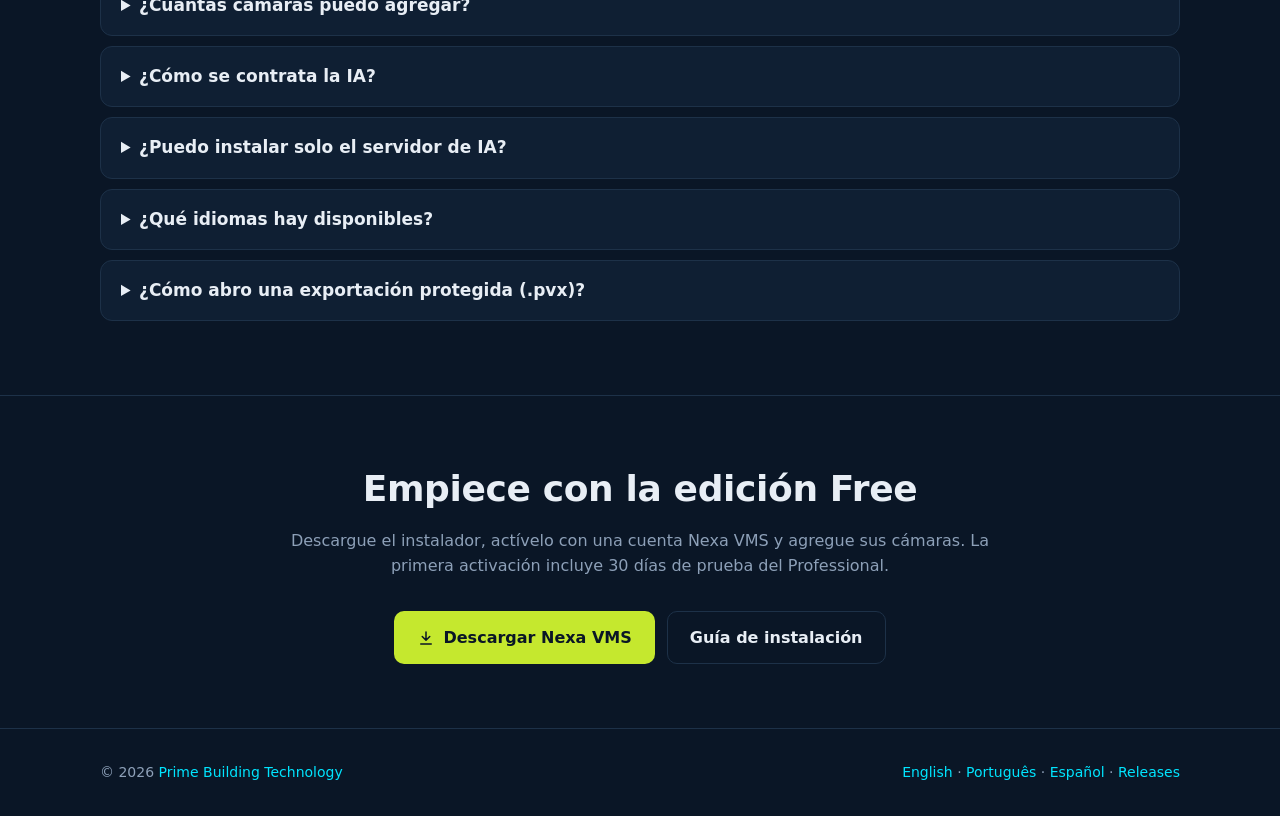
==== commit 9c4f5db3: "Versão 2.31.0 na página de downloads" ====
--- a/docs/es/index.html
+++ b/docs/es/index.html
@@ -32,7 +32,7 @@
   "applicationCategory": "SecurityApplication",
   "applicationSubCategory": "Software de gestión de video (VMS)",
   "operatingSystem": "Windows 10, Windows 11",
-  "softwareVersion": "2.30.1",
+  "softwareVersion": "2.31.0",
   "inLanguage": ["es", "en", "pt-BR"],
   "downloadUrl": "https://github.com/Daniel1ux/Prime-VMS-Public/releases/latest",
   "url": "https://daniel1ux.github.io/Prime-VMS-Public/es/",
@@ -80,7 +80,7 @@
     <div class="cta">
       <a class="btn btn-primary" href="https://github.com/Daniel1ux/Prime-VMS-Public/releases/latest"><svg viewBox="0 0 24 24" aria-hidden="true"><path d="M12 4v11M7 10l5 5 5-5M5 20h14"/></svg>Descargar para Windows</a>
       <a class="btn btn-ghost" href="#planes">Ver planes</a>
-      <small>Versión 2.30.1 · Windows 10 y 11, 64 bits · Español, English, Português</small>
+      <small>Versión 2.31.0 · Windows 10 y 11, 64 bits · Español, English, Português</small>
     </div>
     <div class="trust">
       <span>Free hasta 16 cámaras</span><span>Cualquier cámara ONVIF o RTSP</span><span>Workstations y usuarios sin límite</span><span>Actualización desde la app</span>
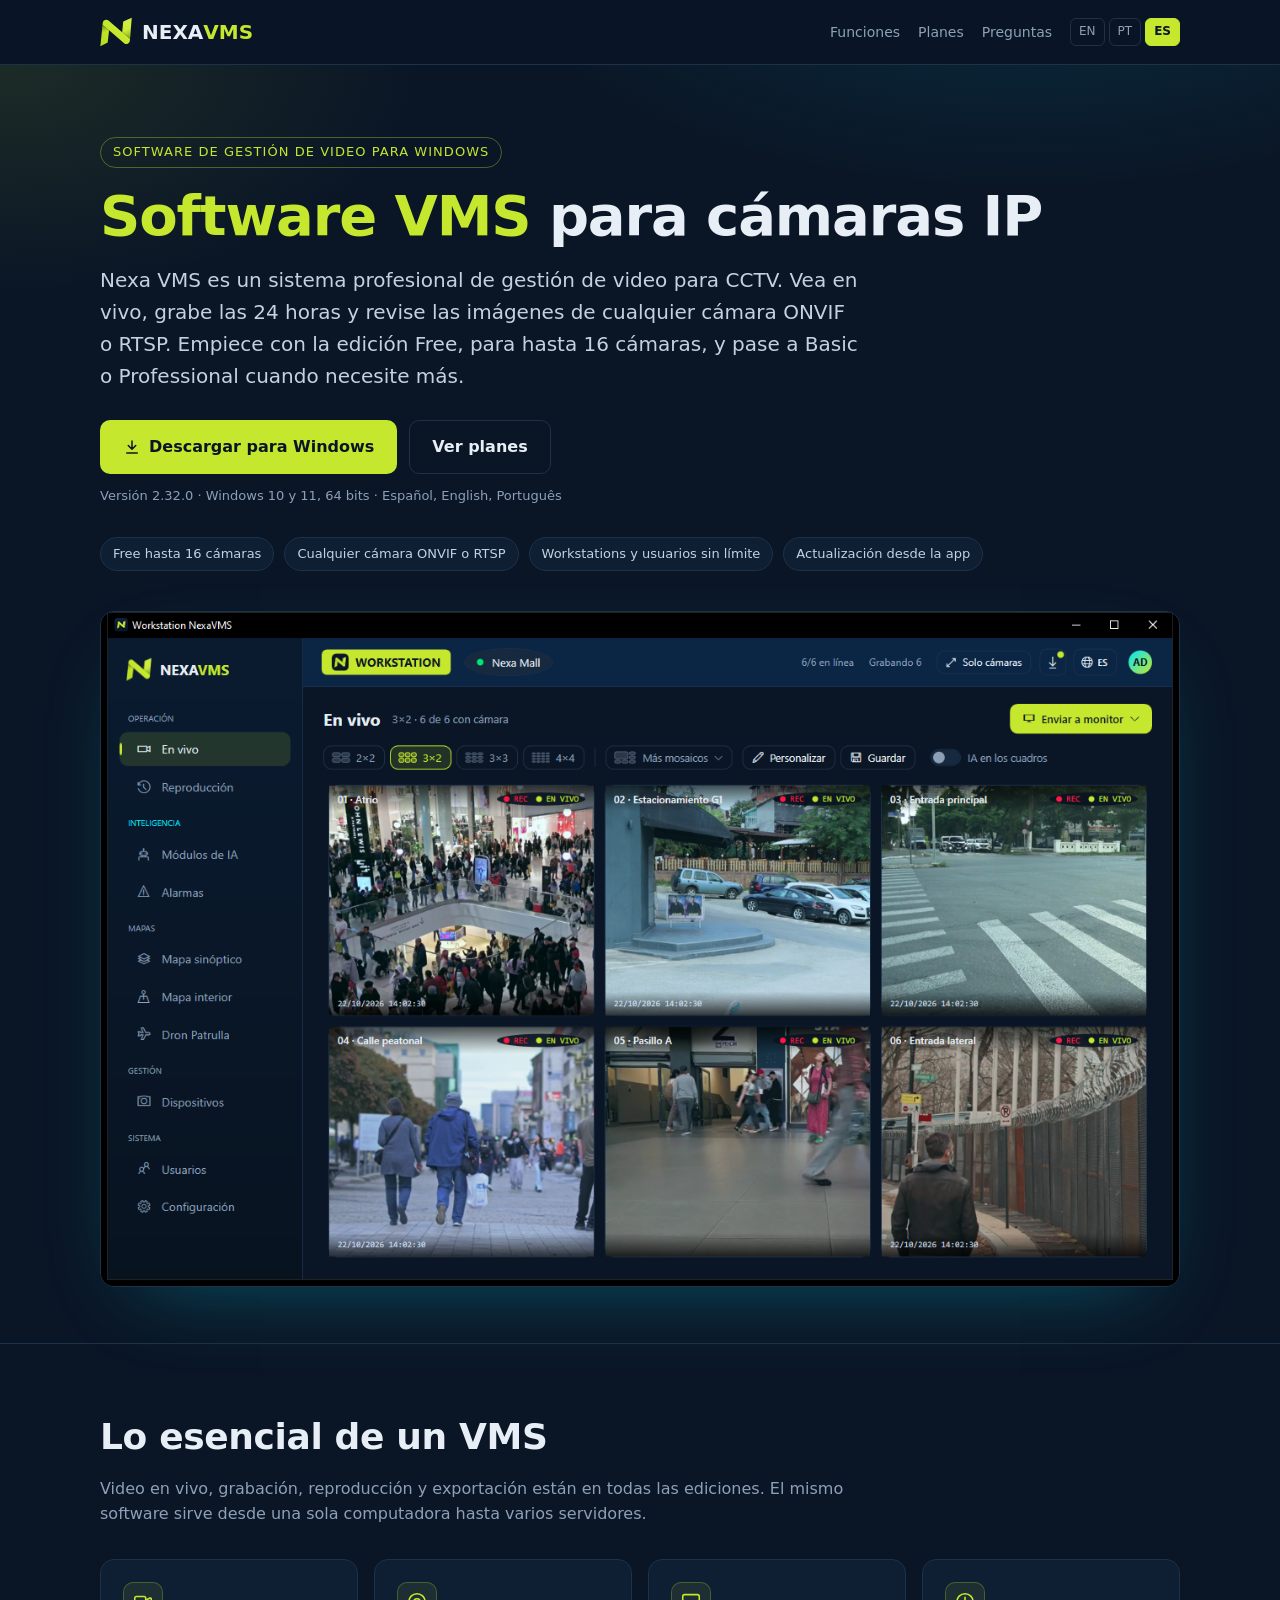
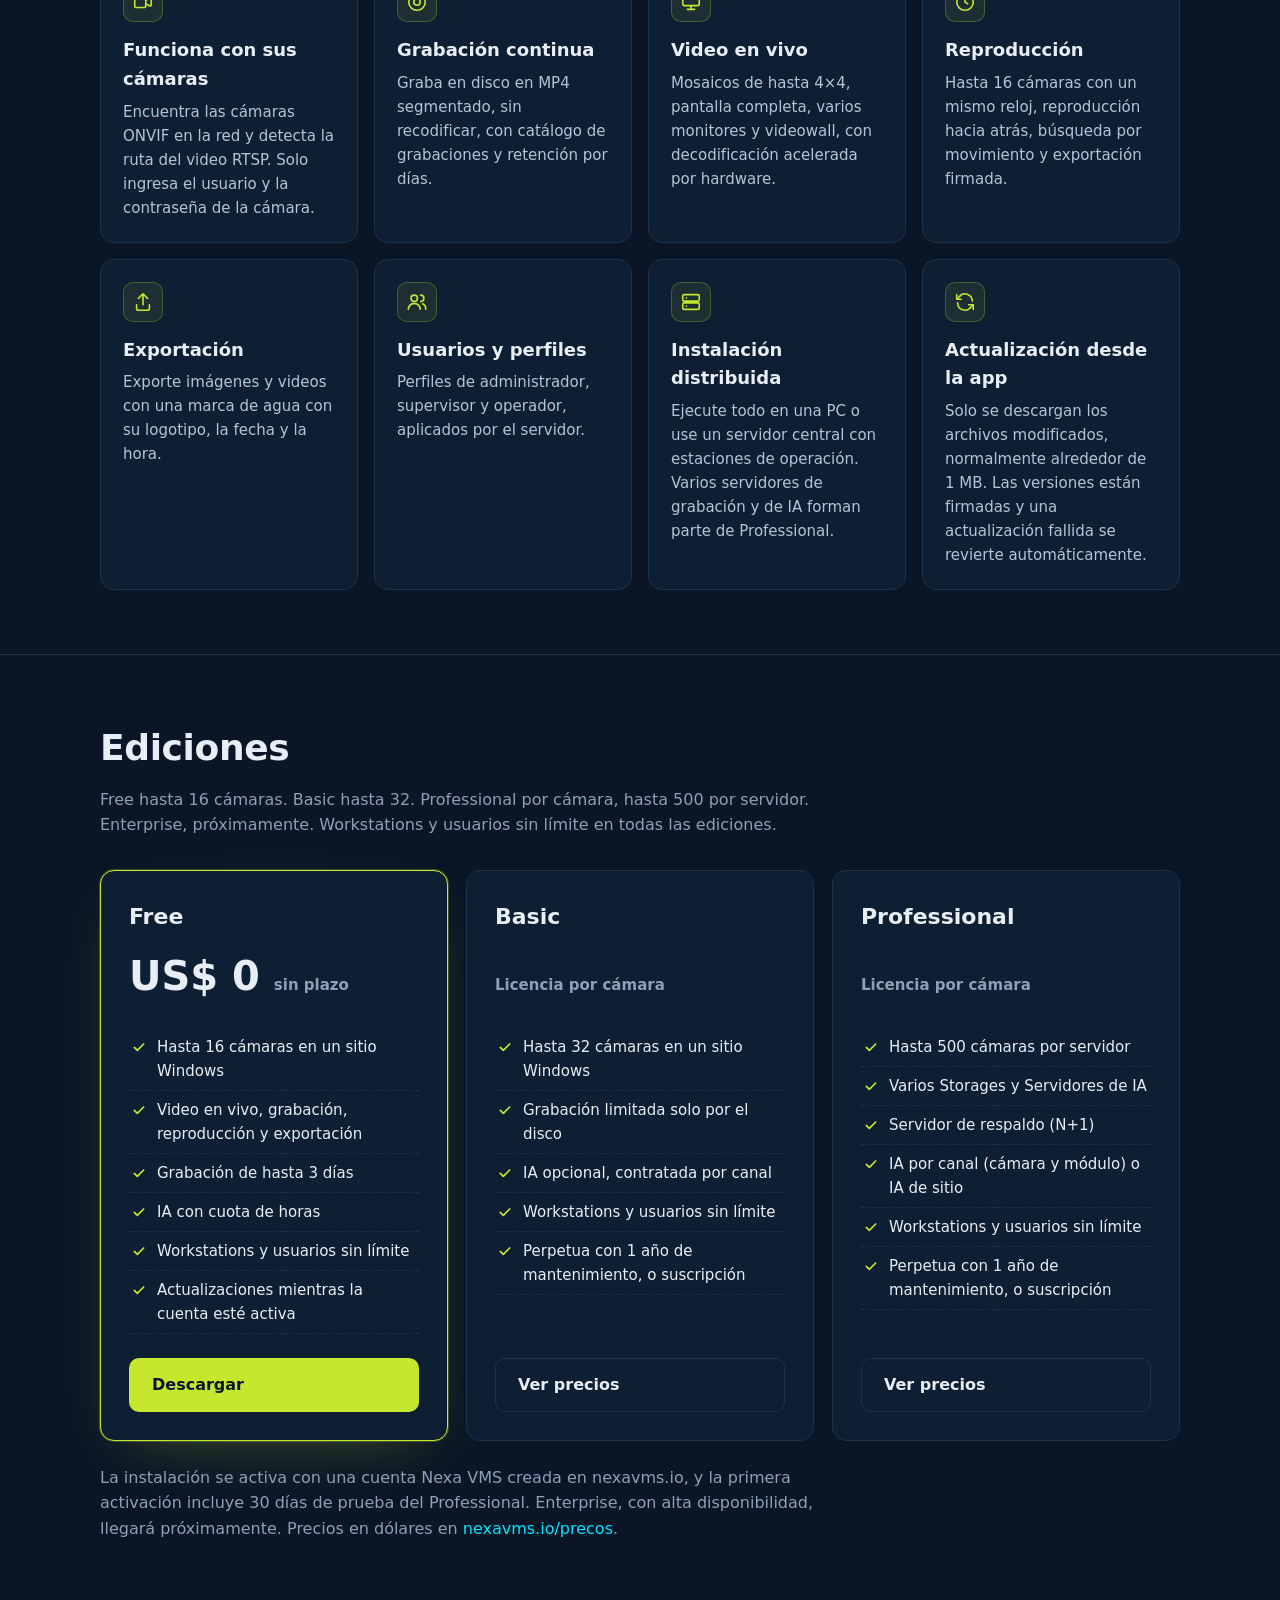
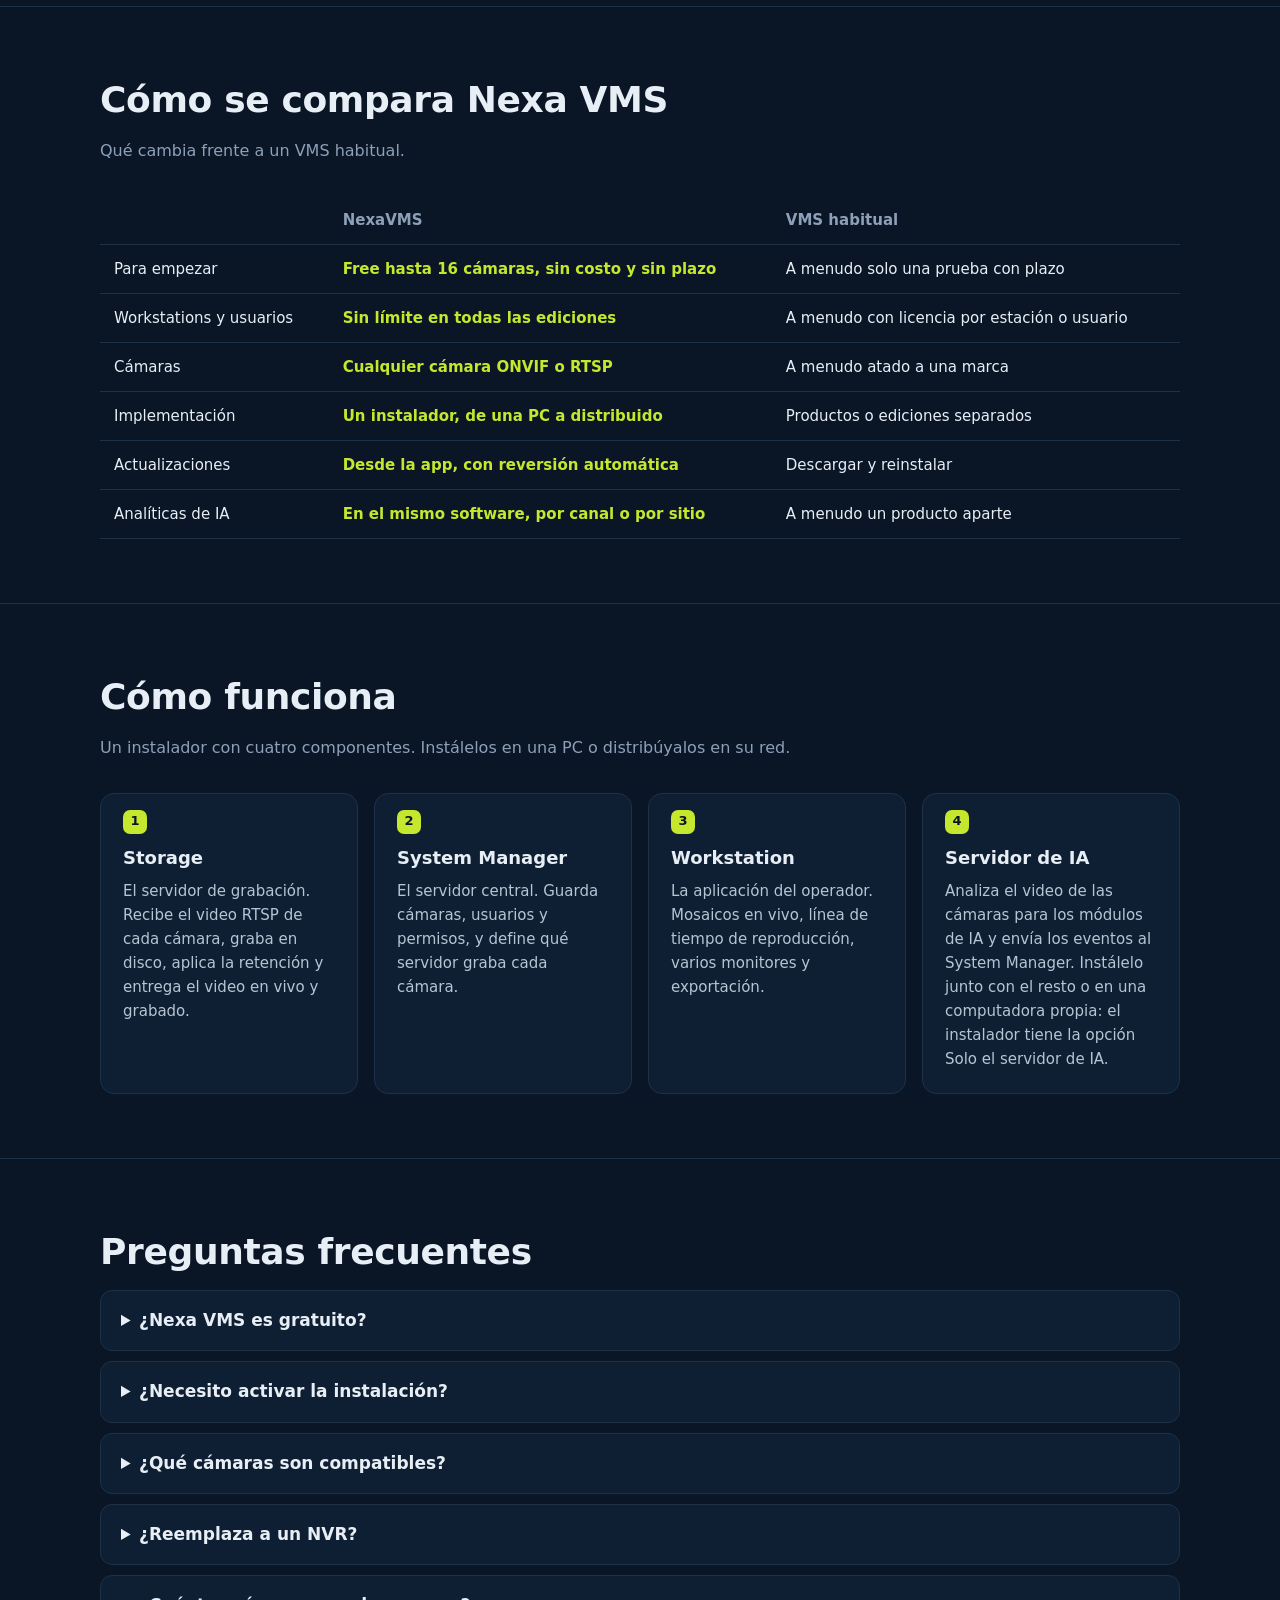
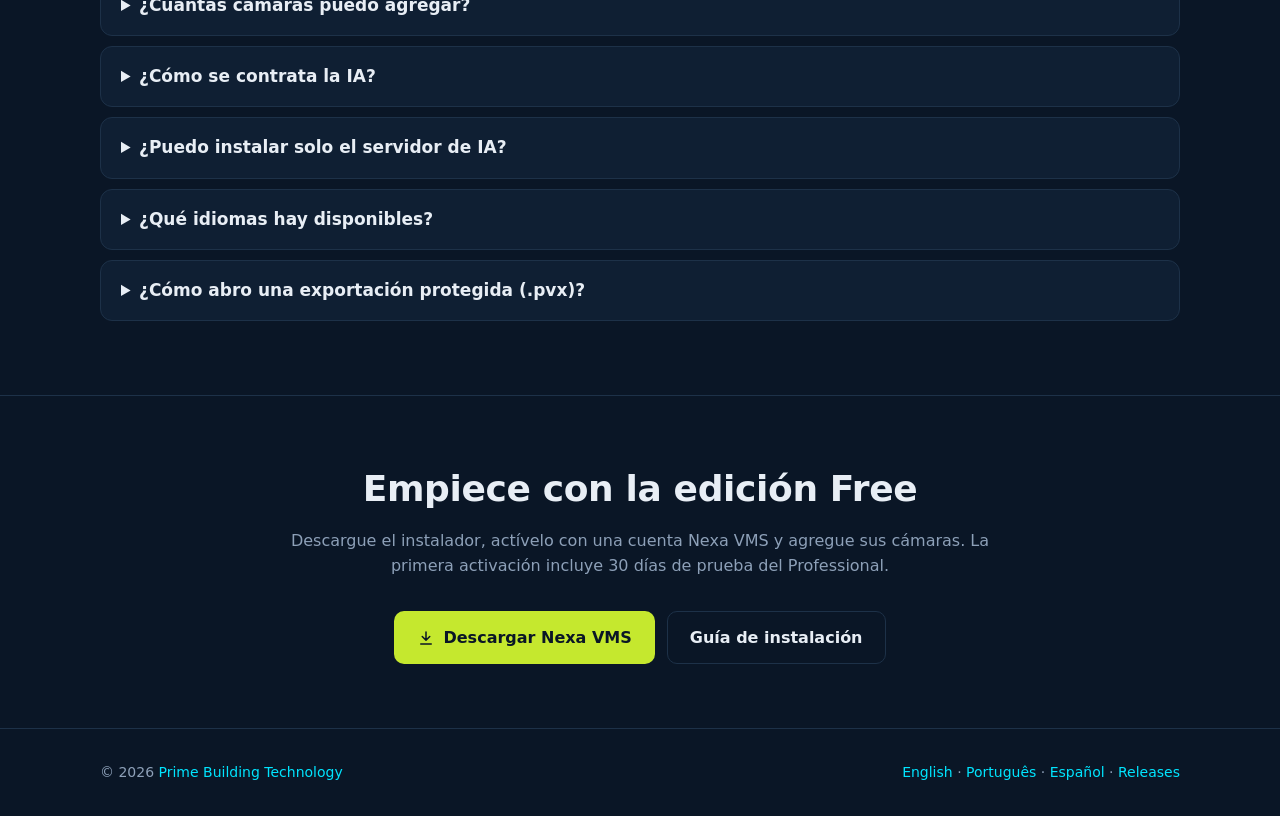
==== commit c729b075: "Versão 2.32.0 na página de downloads" ====
--- a/docs/es/index.html
+++ b/docs/es/index.html
@@ -32,7 +32,7 @@
   "applicationCategory": "SecurityApplication",
   "applicationSubCategory": "Software de gestión de video (VMS)",
   "operatingSystem": "Windows 10, Windows 11",
-  "softwareVersion": "2.31.0",
+  "softwareVersion": "2.32.0",
   "inLanguage": ["es", "en", "pt-BR"],
   "downloadUrl": "https://github.com/Daniel1ux/Prime-VMS-Public/releases/latest",
   "url": "https://daniel1ux.github.io/Prime-VMS-Public/es/",
@@ -80,7 +80,7 @@
     <div class="cta">
       <a class="btn btn-primary" href="https://github.com/Daniel1ux/Prime-VMS-Public/releases/latest"><svg viewBox="0 0 24 24" aria-hidden="true"><path d="M12 4v11M7 10l5 5 5-5M5 20h14"/></svg>Descargar para Windows</a>
       <a class="btn btn-ghost" href="#planes">Ver planes</a>
-      <small>Versión 2.31.0 · Windows 10 y 11, 64 bits · Español, English, Português</small>
+      <small>Versión 2.32.0 · Windows 10 y 11, 64 bits · Español, English, Português</small>
     </div>
     <div class="trust">
       <span>Free hasta 16 cámaras</span><span>Cualquier cámara ONVIF o RTSP</span><span>Workstations y usuarios sin límite</span><span>Actualización desde la app</span>
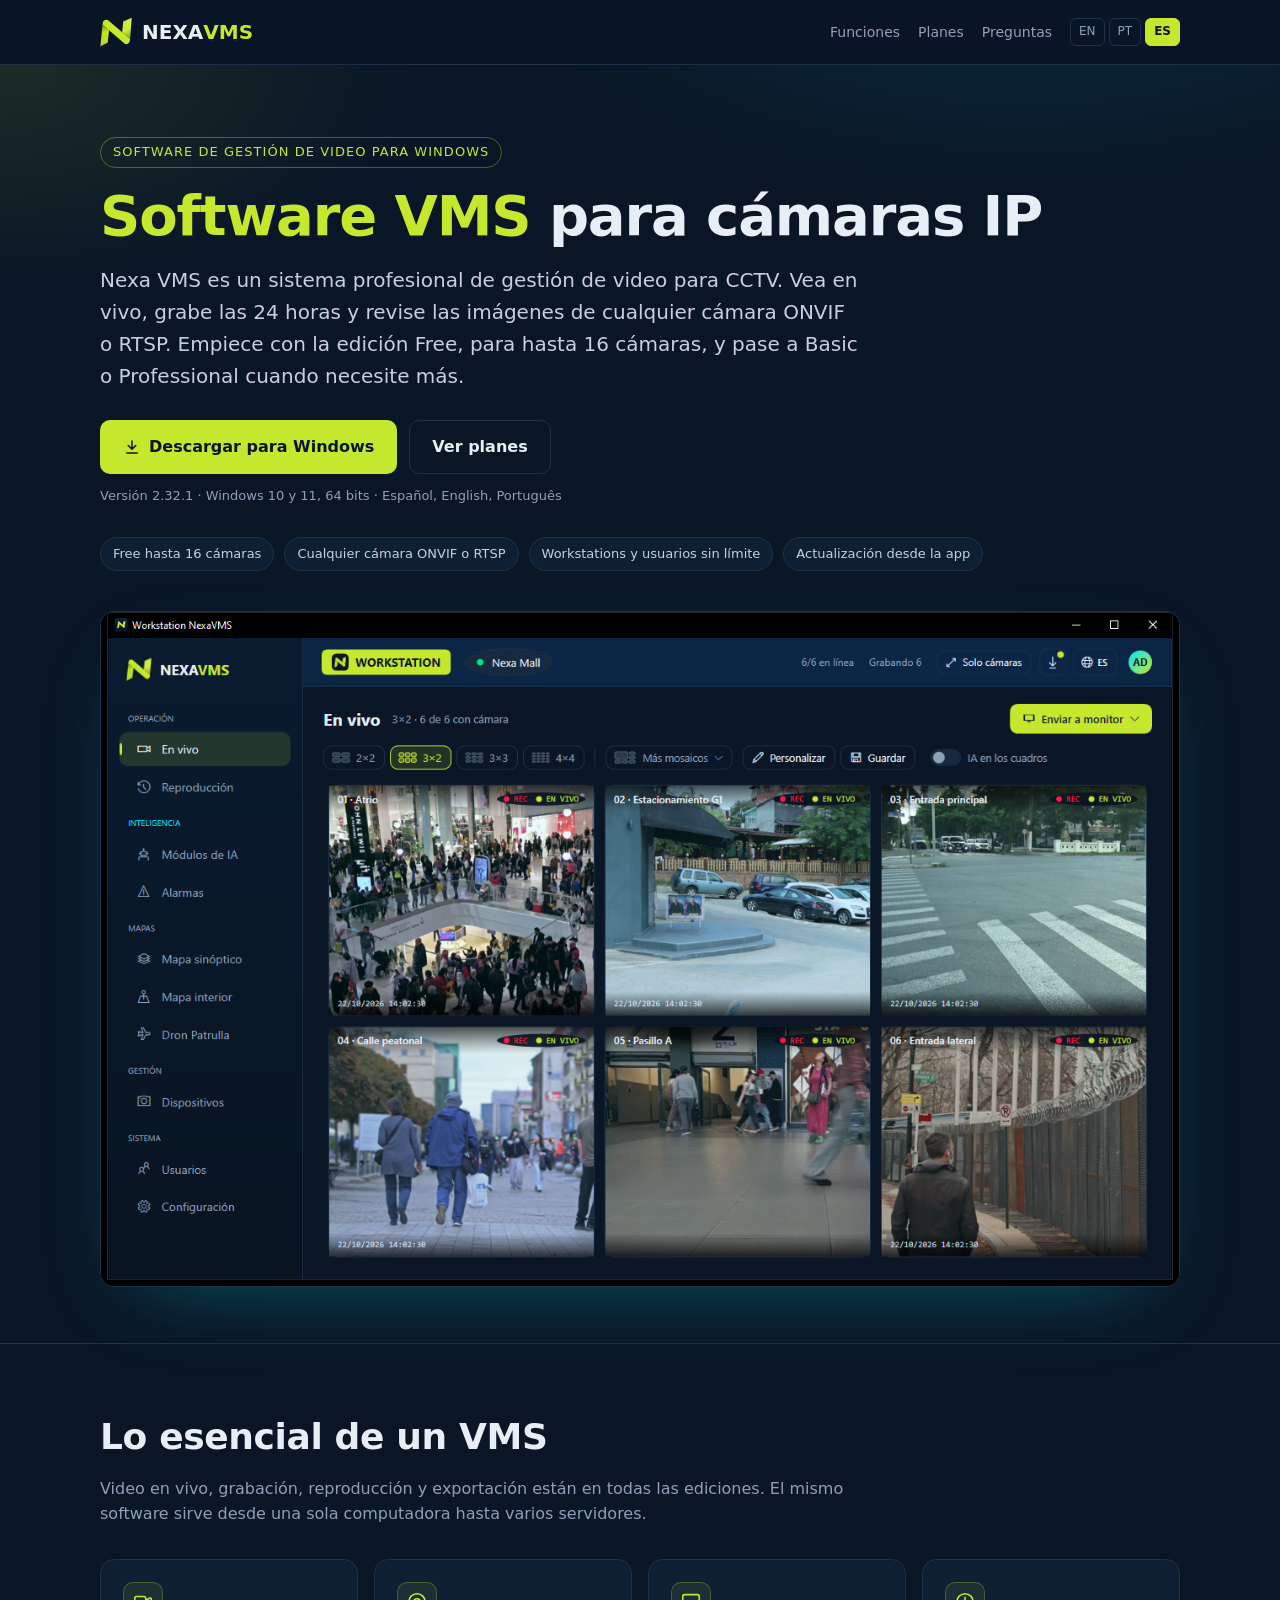
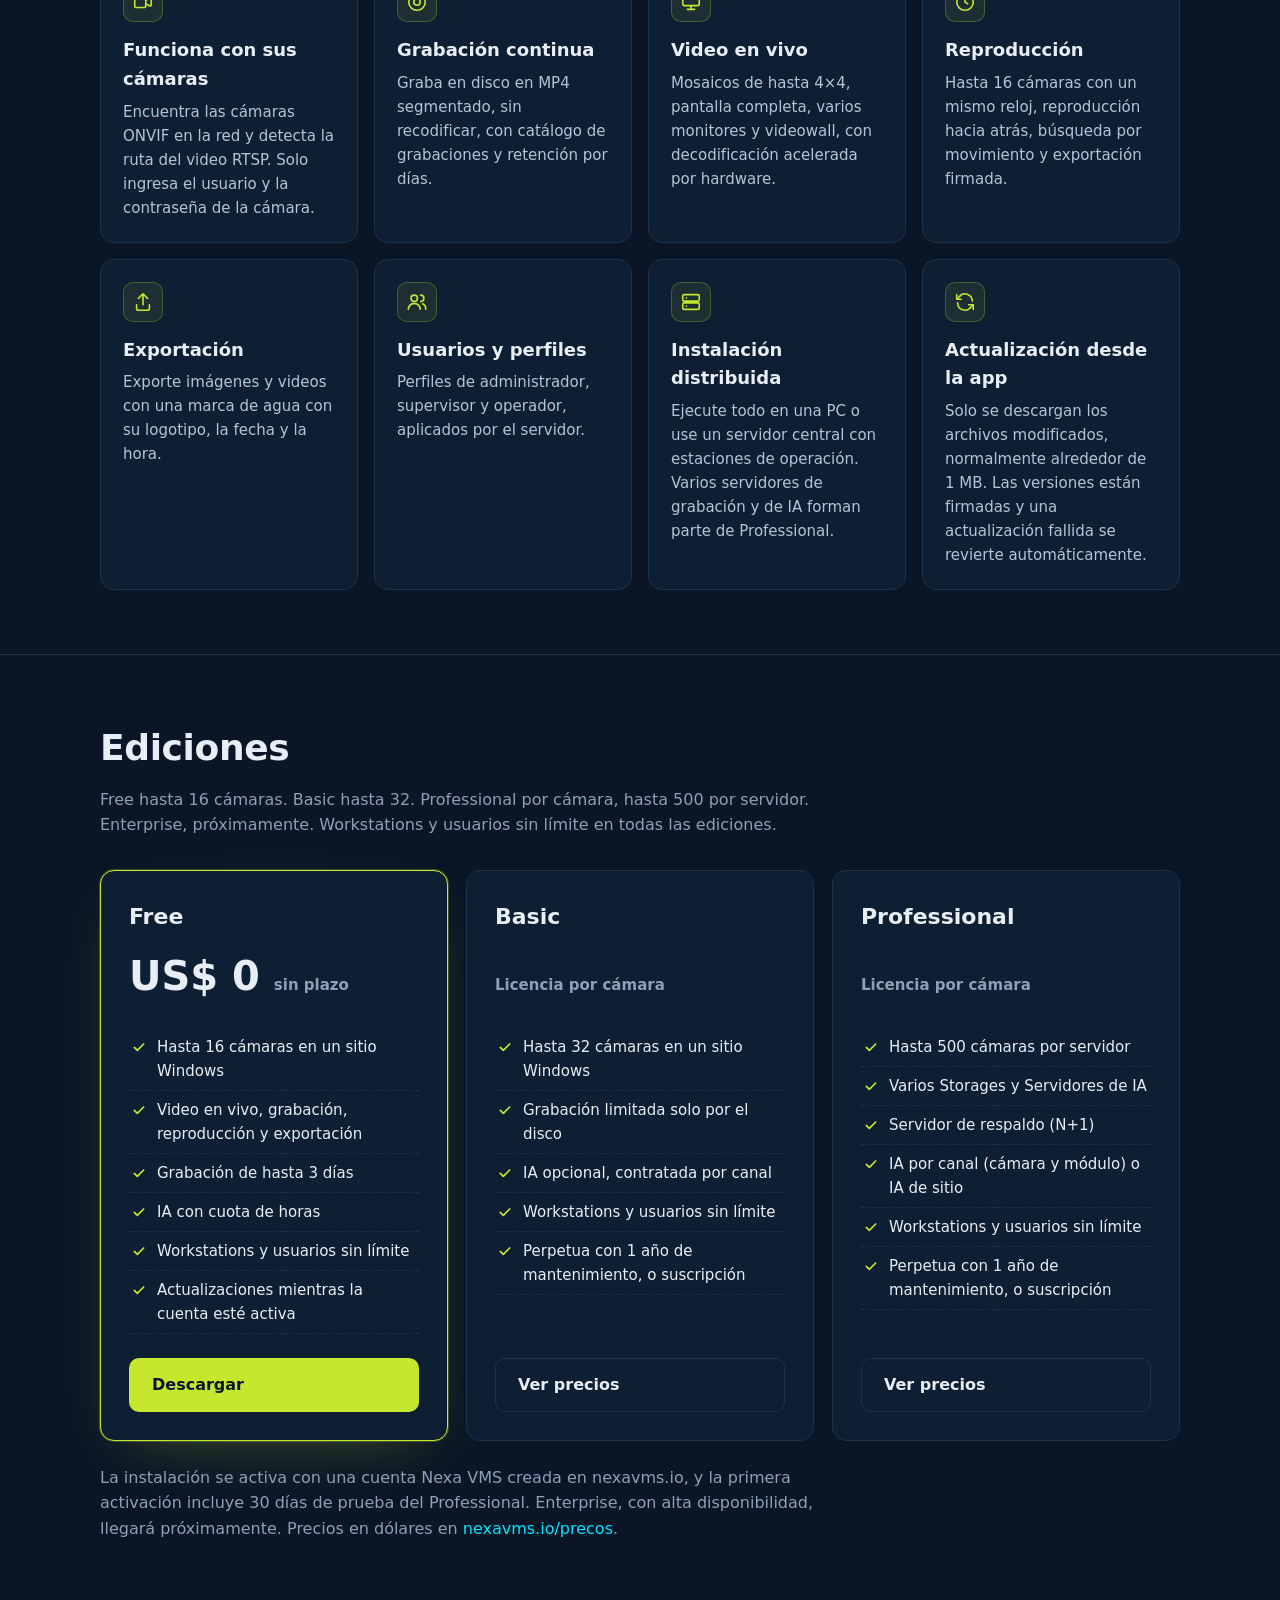
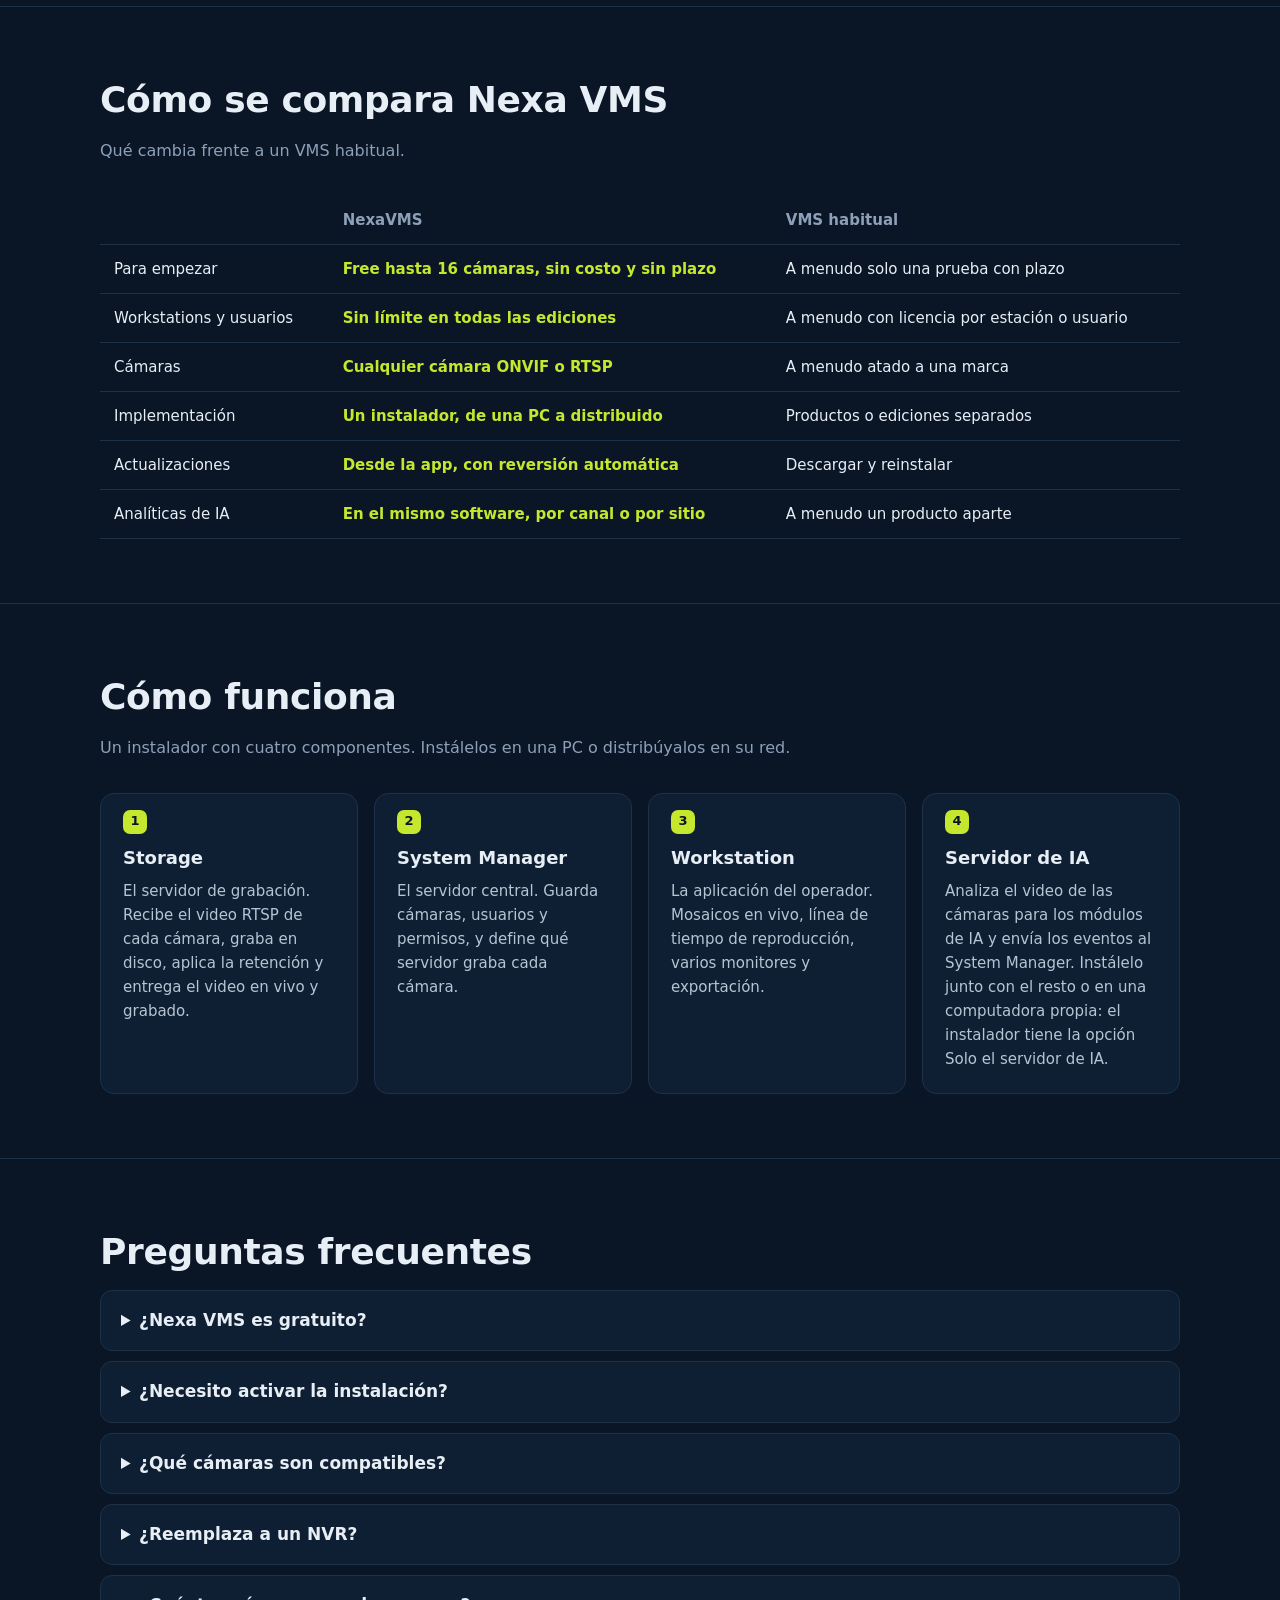
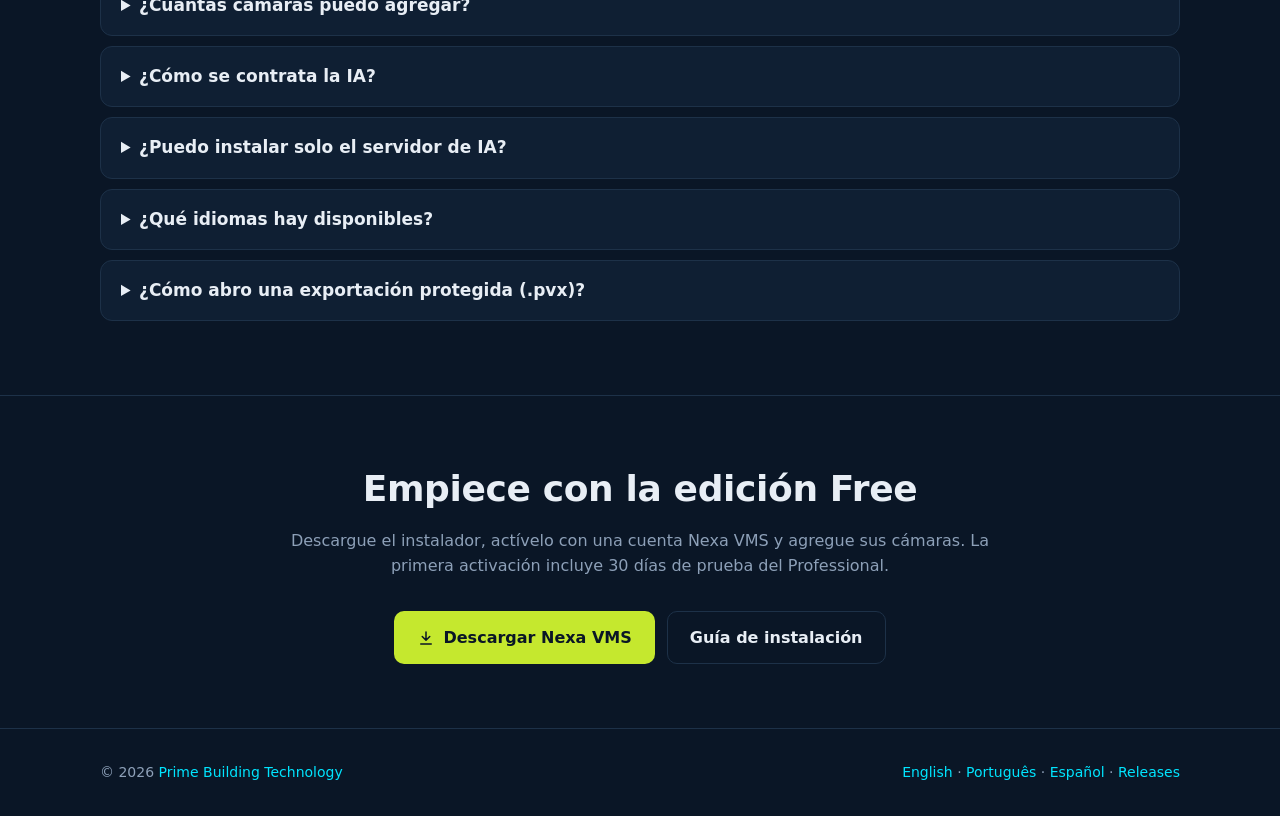
==== commit 4d29cb7d: "Versão 2.32.1 na página de downloads Co-Authored-By: Claude Opus 5.5 <noreply@anthropic.com>" ====
--- a/docs/es/index.html
+++ b/docs/es/index.html
@@ -32,7 +32,7 @@
   "applicationCategory": "SecurityApplication",
   "applicationSubCategory": "Software de gestión de video (VMS)",
   "operatingSystem": "Windows 10, Windows 11",
-  "softwareVersion": "2.32.0",
+  "softwareVersion": "2.32.1",
   "inLanguage": ["es", "en", "pt-BR"],
   "downloadUrl": "https://github.com/Daniel1ux/Prime-VMS-Public/releases/latest",
   "url": "https://daniel1ux.github.io/Prime-VMS-Public/es/",
@@ -80,7 +80,7 @@
     <div class="cta">
       <a class="btn btn-primary" href="https://github.com/Daniel1ux/Prime-VMS-Public/releases/latest"><svg viewBox="0 0 24 24" aria-hidden="true"><path d="M12 4v11M7 10l5 5 5-5M5 20h14"/></svg>Descargar para Windows</a>
       <a class="btn btn-ghost" href="#planes">Ver planes</a>
-      <small>Versión 2.32.0 · Windows 10 y 11, 64 bits · Español, English, Português</small>
+      <small>Versión 2.32.1 · Windows 10 y 11, 64 bits · Español, English, Português</small>
     </div>
     <div class="trust">
       <span>Free hasta 16 cámaras</span><span>Cualquier cámara ONVIF o RTSP</span><span>Workstations y usuarios sin límite</span><span>Actualización desde la app</span>
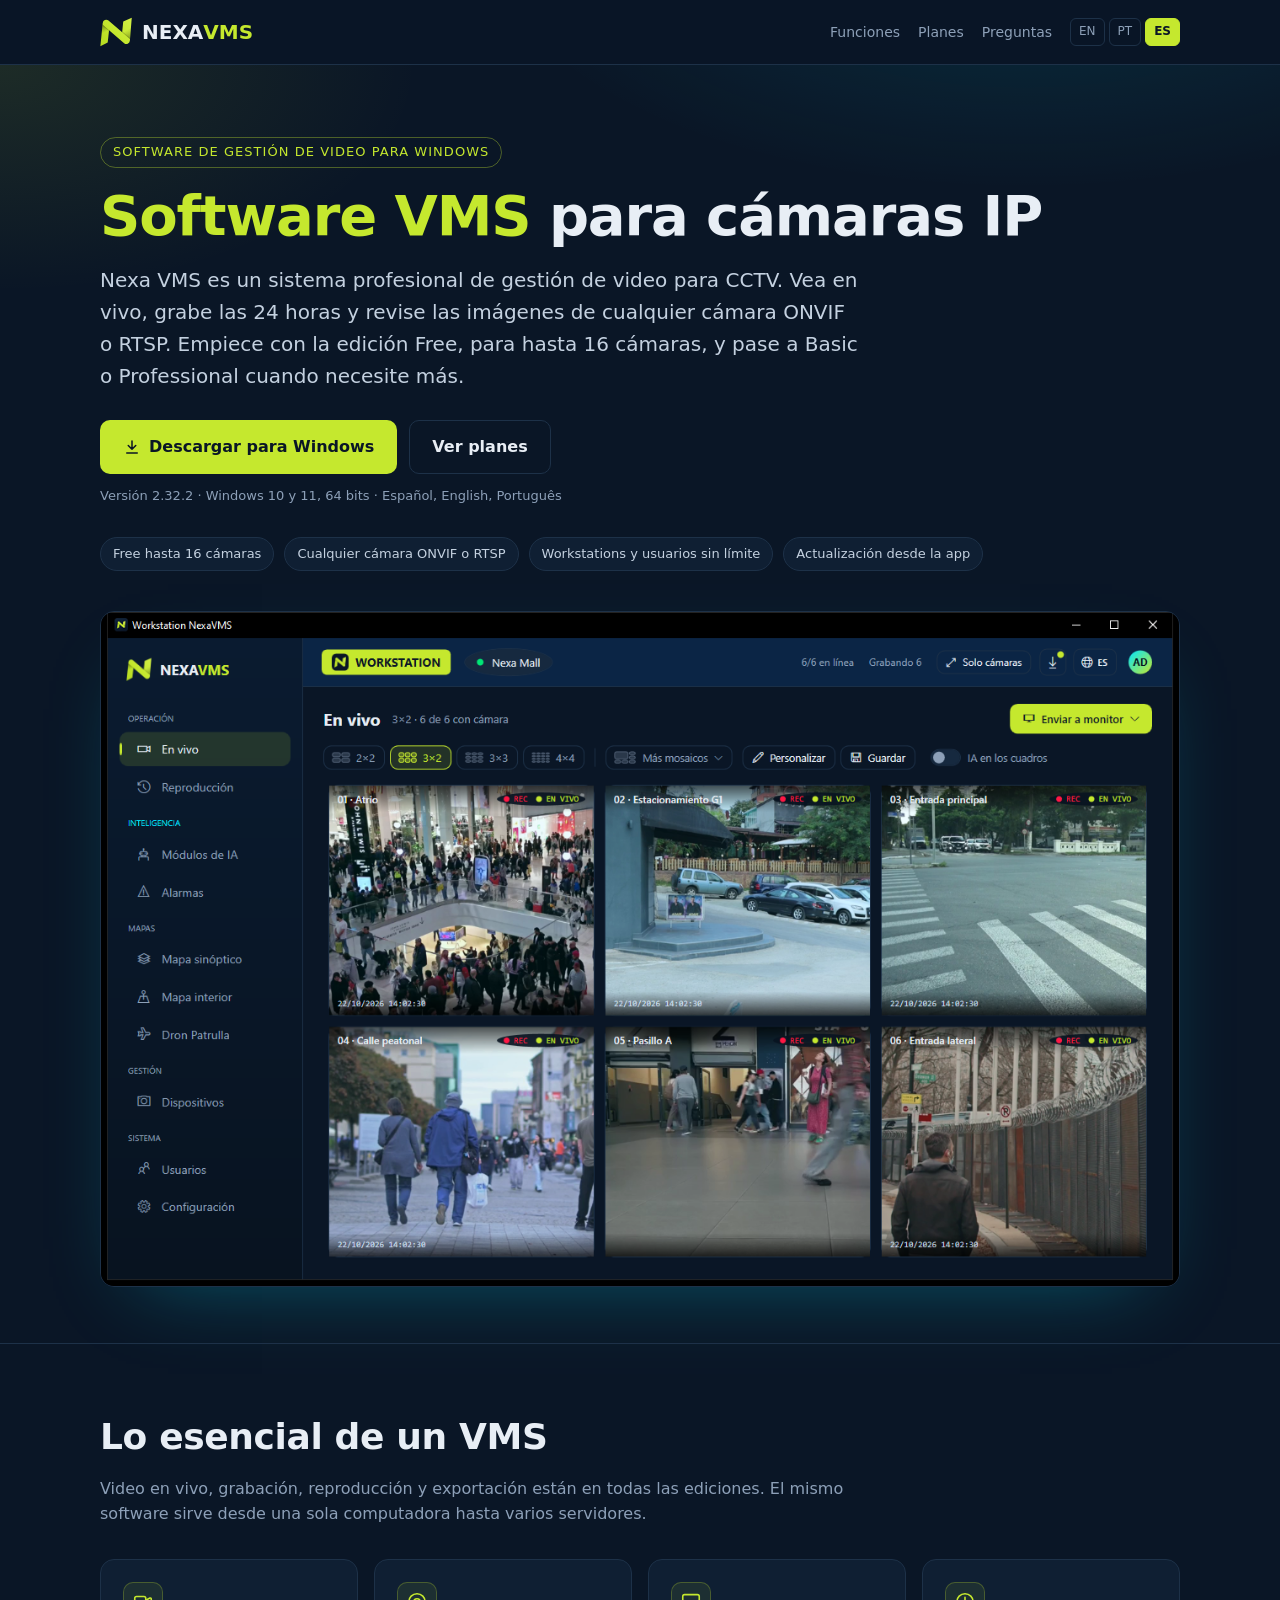
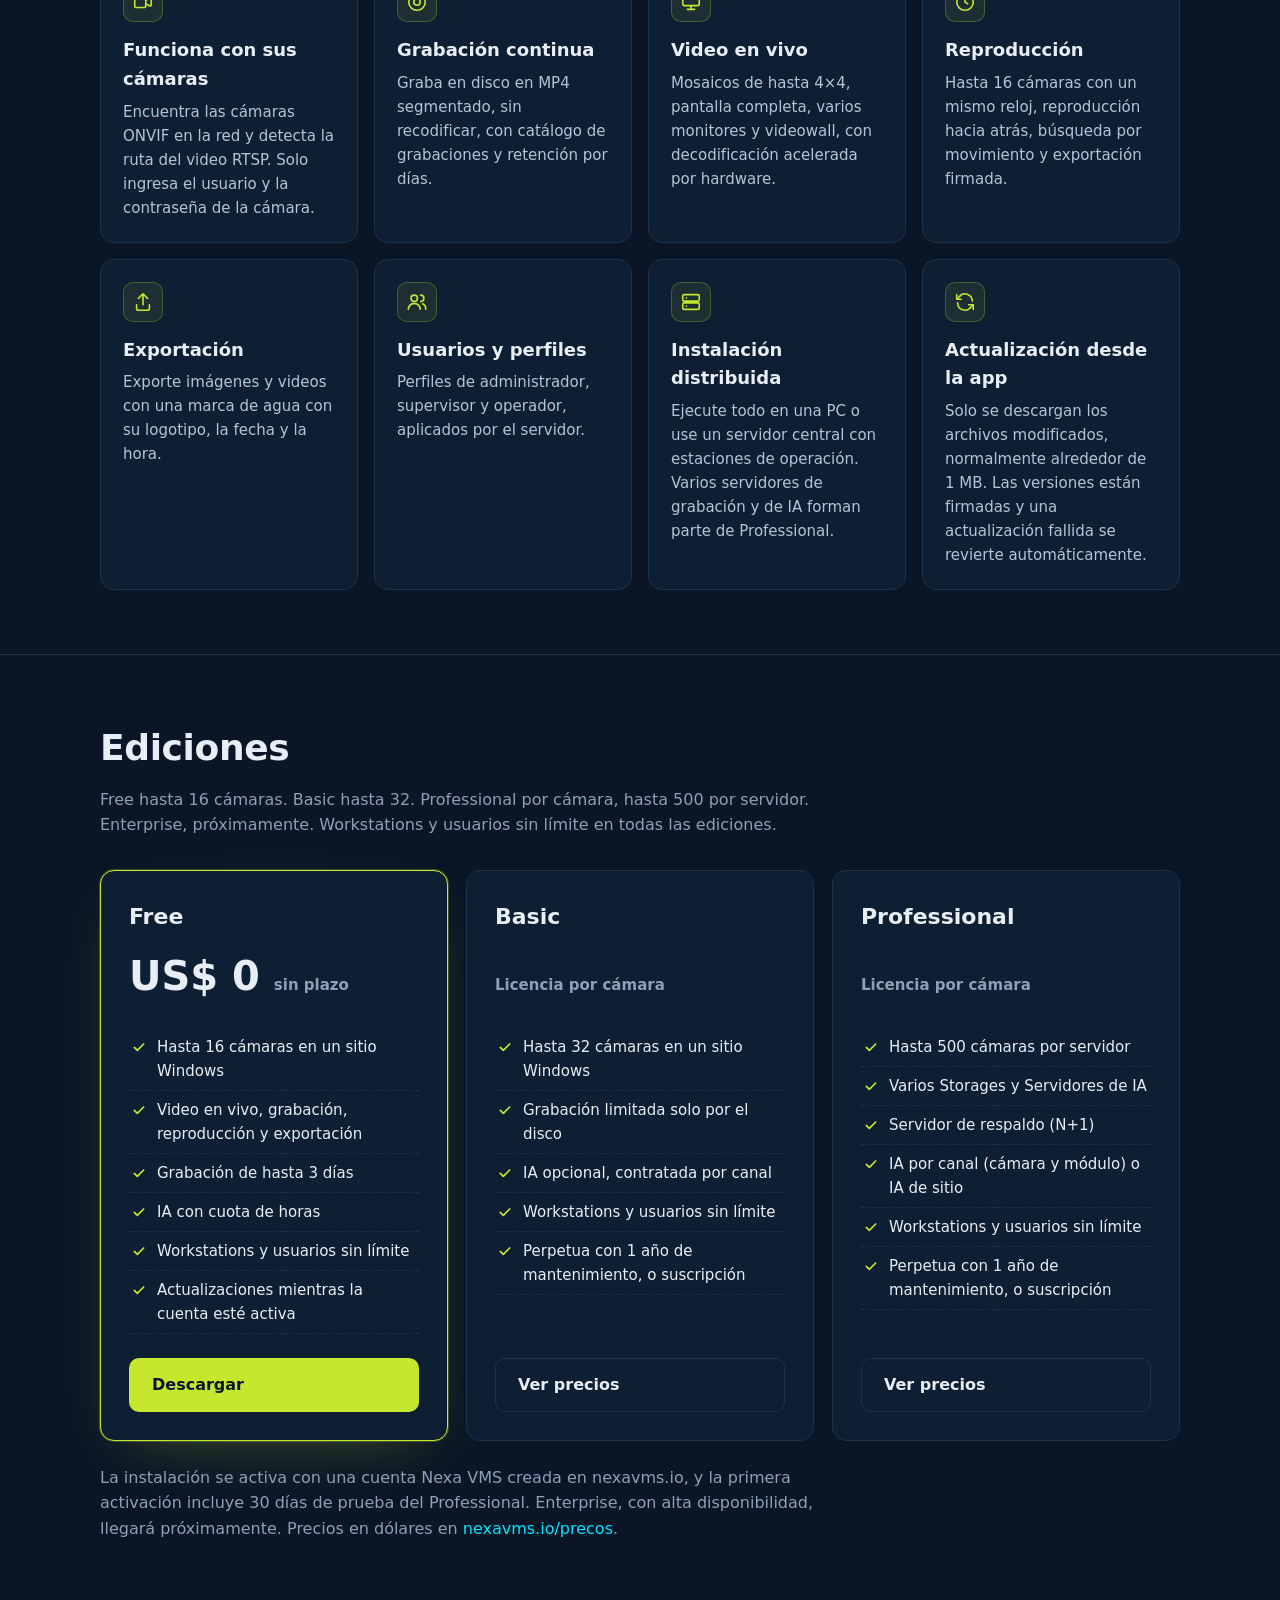
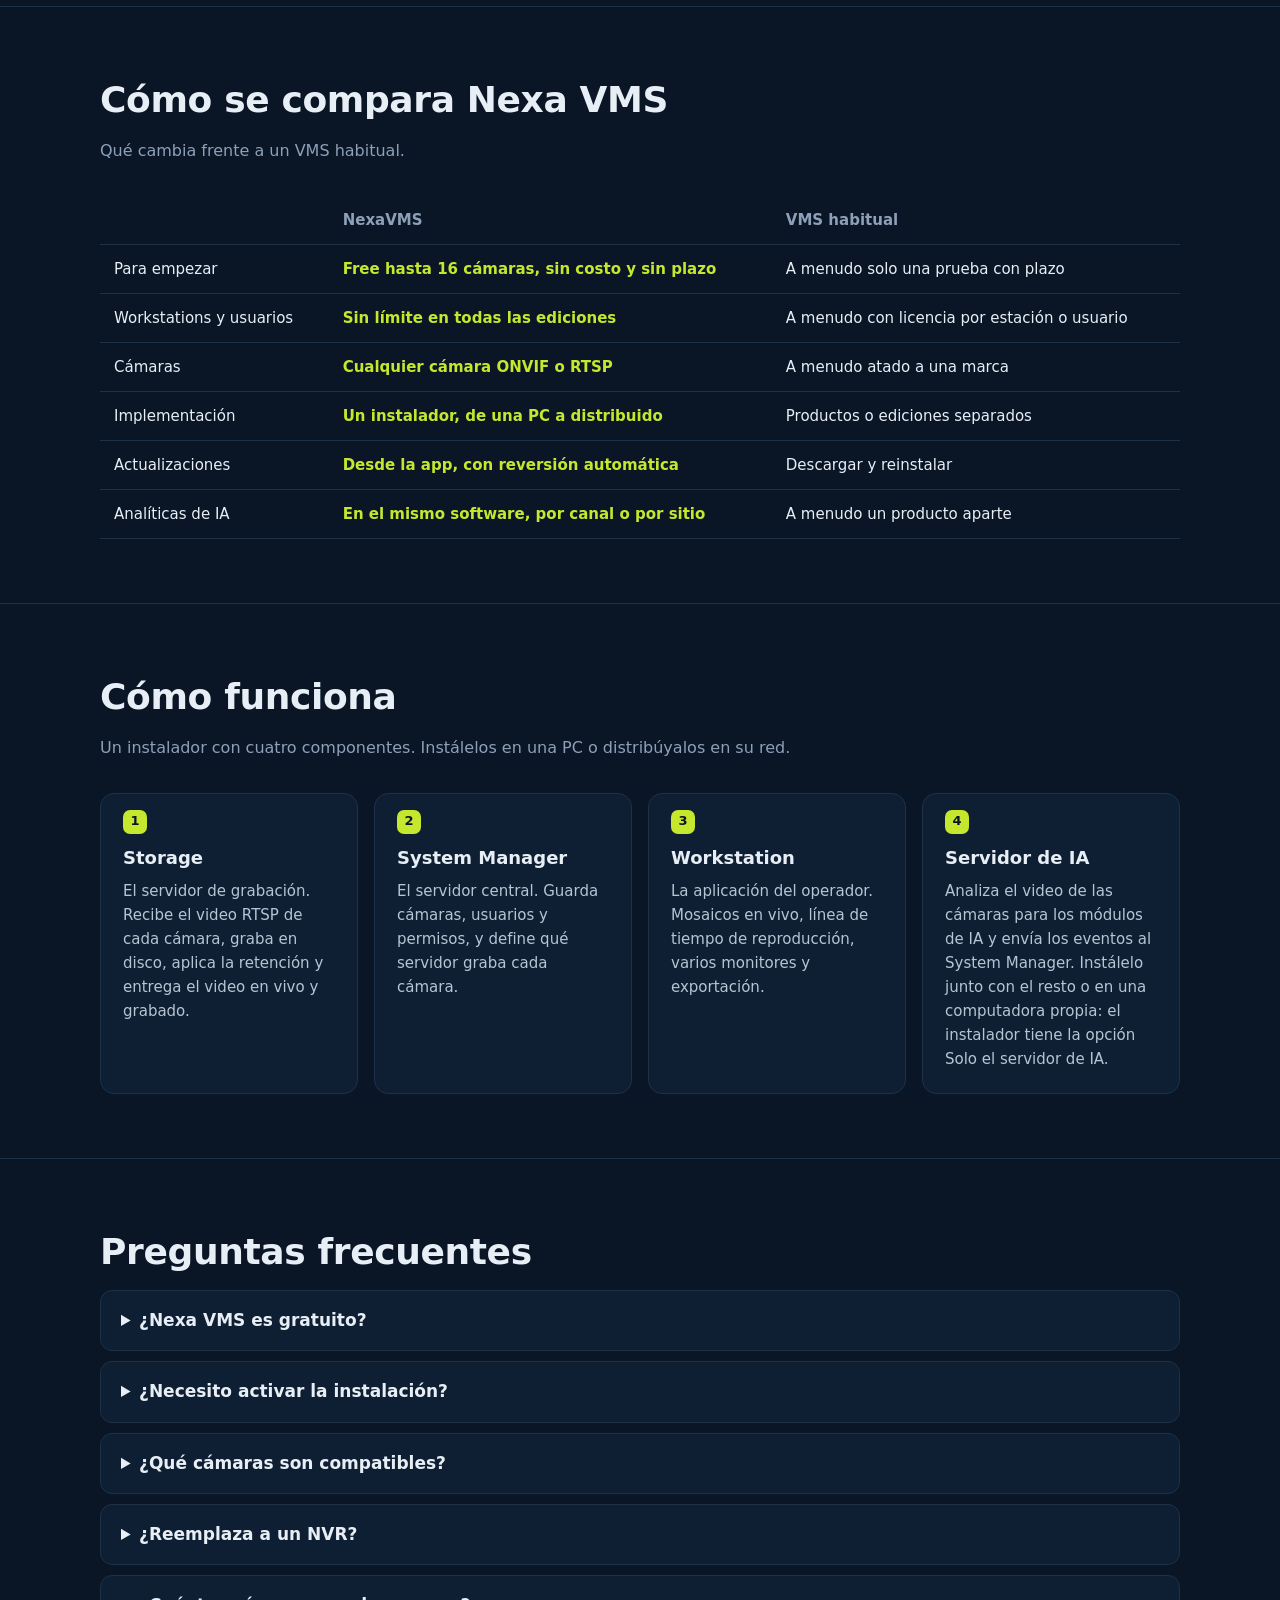
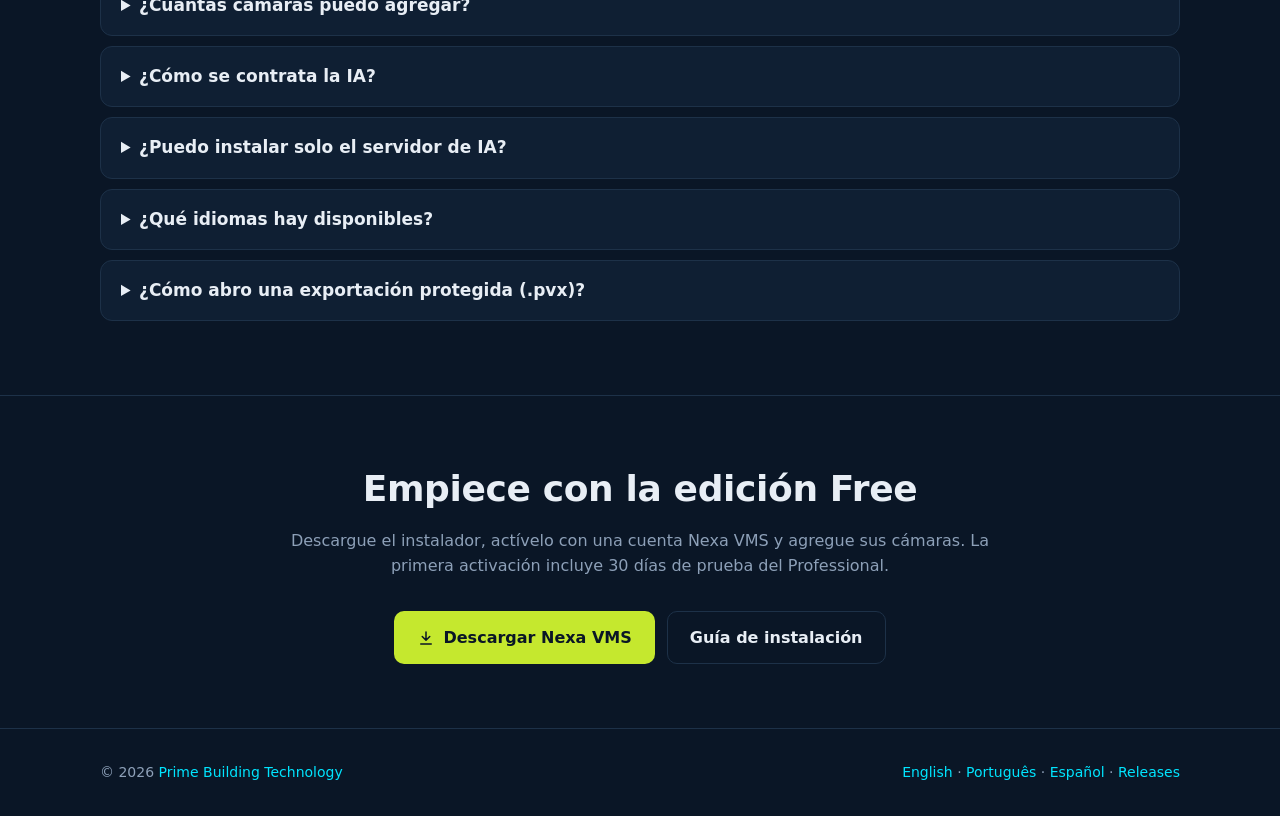
==== commit d690bbd3: "Versão 2.32.2 na página de downloads Co-Authored-By: Claude Opus 5.5 <noreply@anthropic.com>" ====
--- a/docs/es/index.html
+++ b/docs/es/index.html
@@ -32,7 +32,7 @@
   "applicationCategory": "SecurityApplication",
   "applicationSubCategory": "Software de gestión de video (VMS)",
   "operatingSystem": "Windows 10, Windows 11",
-  "softwareVersion": "2.32.1",
+  "softwareVersion": "2.32.2",
   "inLanguage": ["es", "en", "pt-BR"],
   "downloadUrl": "https://github.com/Daniel1ux/Prime-VMS-Public/releases/latest",
   "url": "https://daniel1ux.github.io/Prime-VMS-Public/es/",
@@ -80,7 +80,7 @@
     <div class="cta">
       <a class="btn btn-primary" href="https://github.com/Daniel1ux/Prime-VMS-Public/releases/latest"><svg viewBox="0 0 24 24" aria-hidden="true"><path d="M12 4v11M7 10l5 5 5-5M5 20h14"/></svg>Descargar para Windows</a>
       <a class="btn btn-ghost" href="#planes">Ver planes</a>
-      <small>Versión 2.32.1 · Windows 10 y 11, 64 bits · Español, English, Português</small>
+      <small>Versión 2.32.2 · Windows 10 y 11, 64 bits · Español, English, Português</small>
     </div>
     <div class="trust">
       <span>Free hasta 16 cámaras</span><span>Cualquier cámara ONVIF o RTSP</span><span>Workstations y usuarios sin límite</span><span>Actualización desde la app</span>
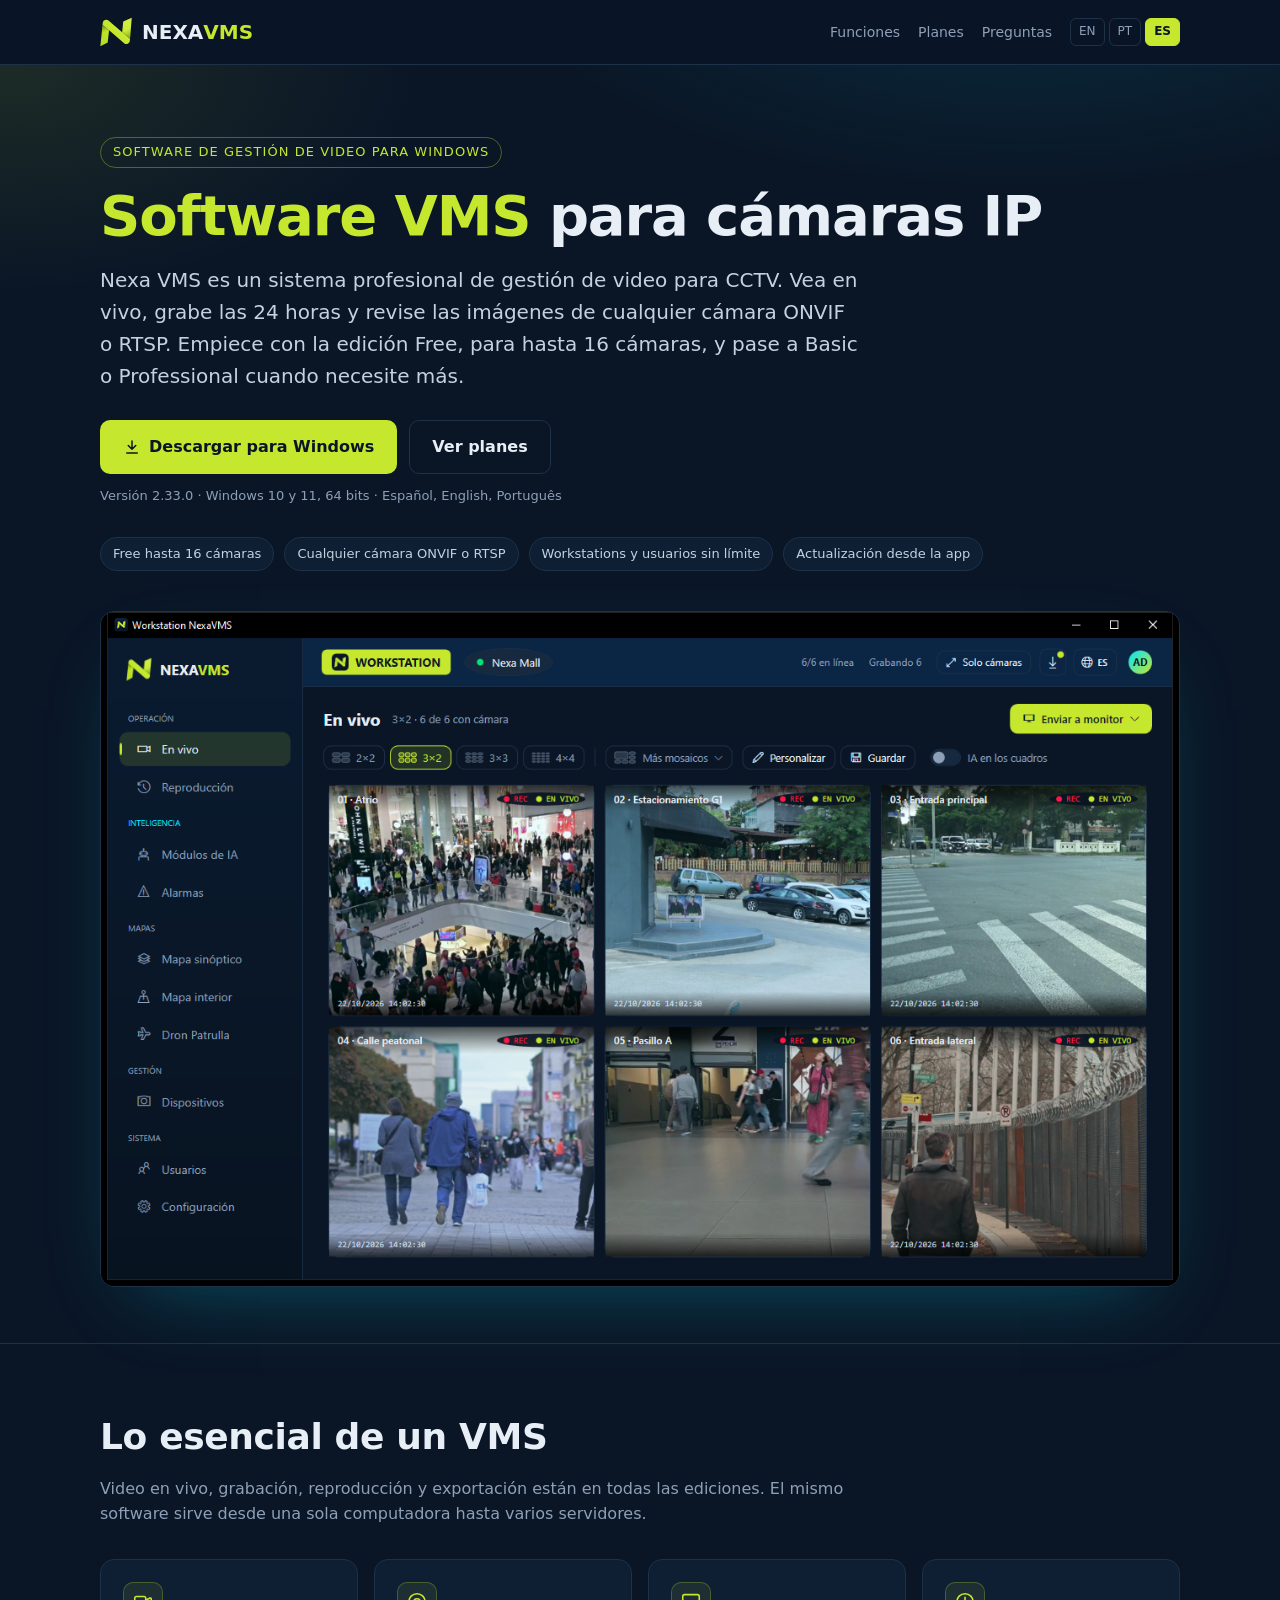
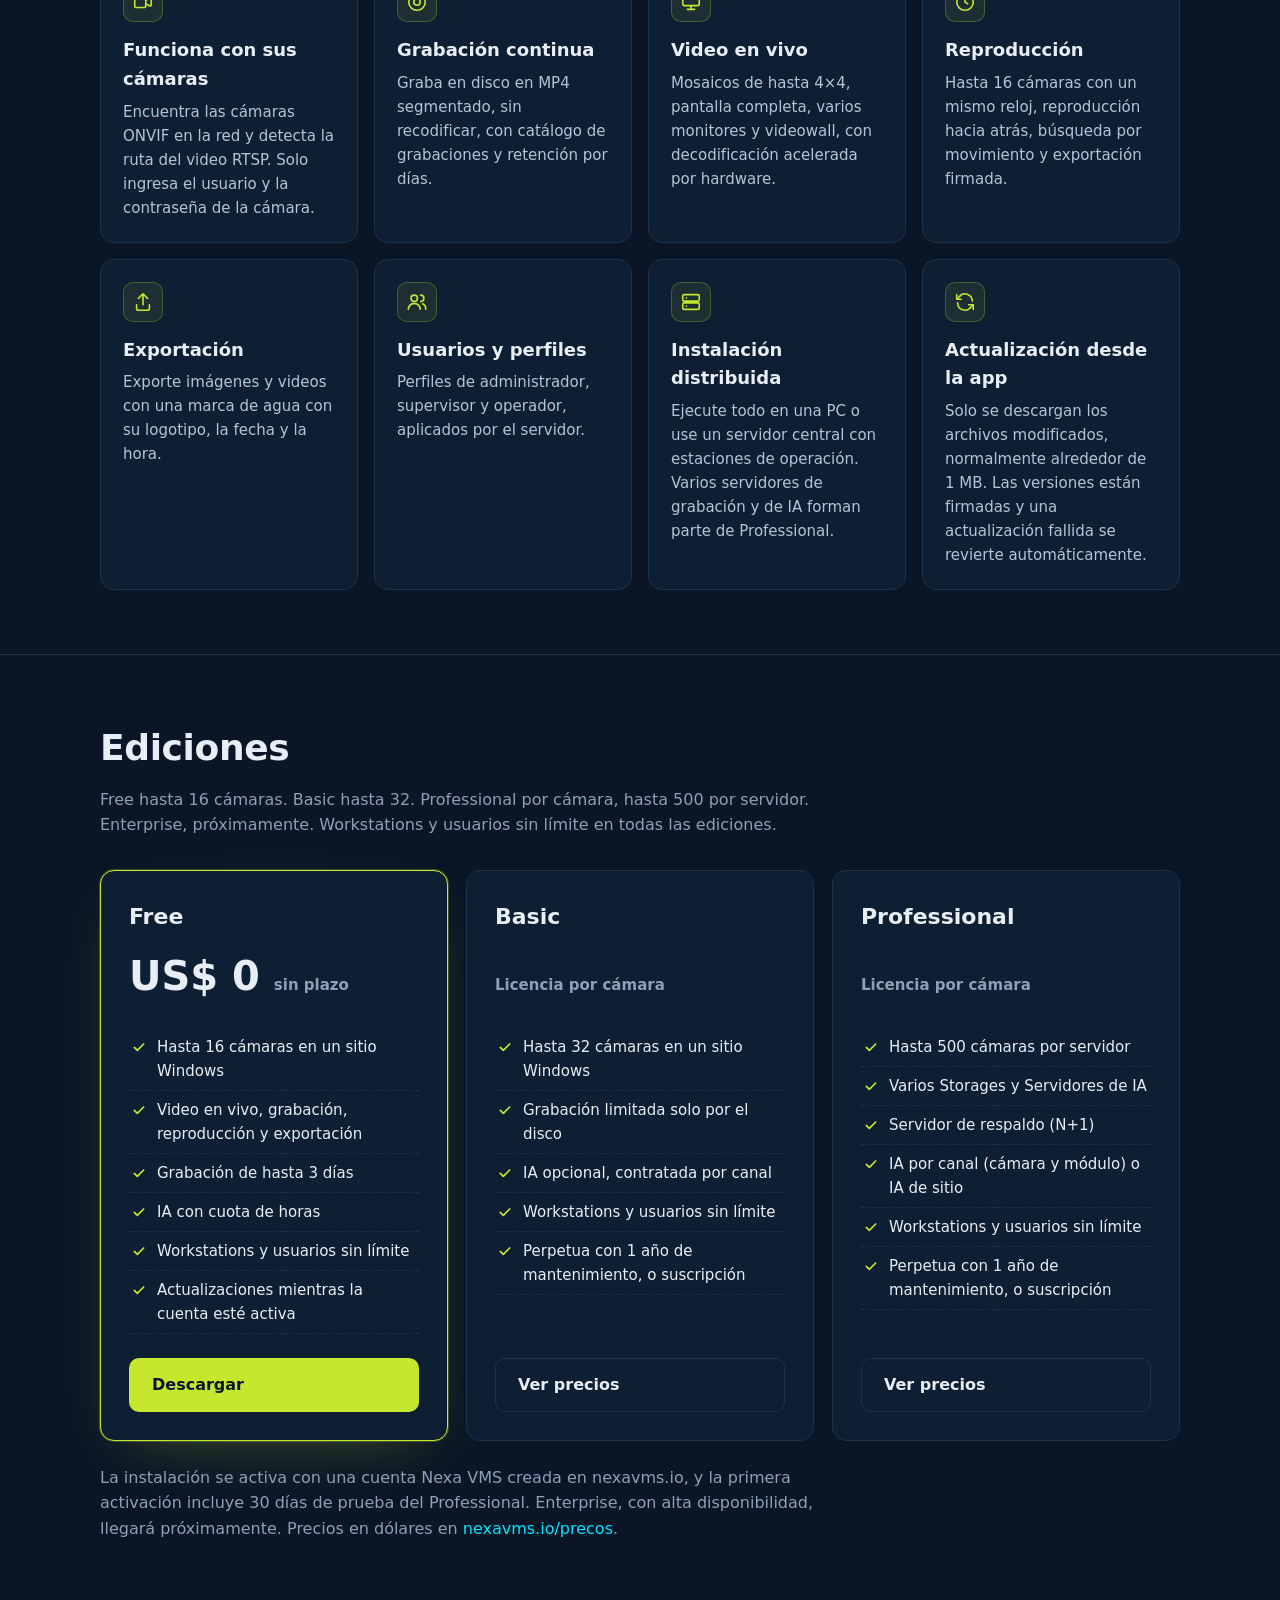
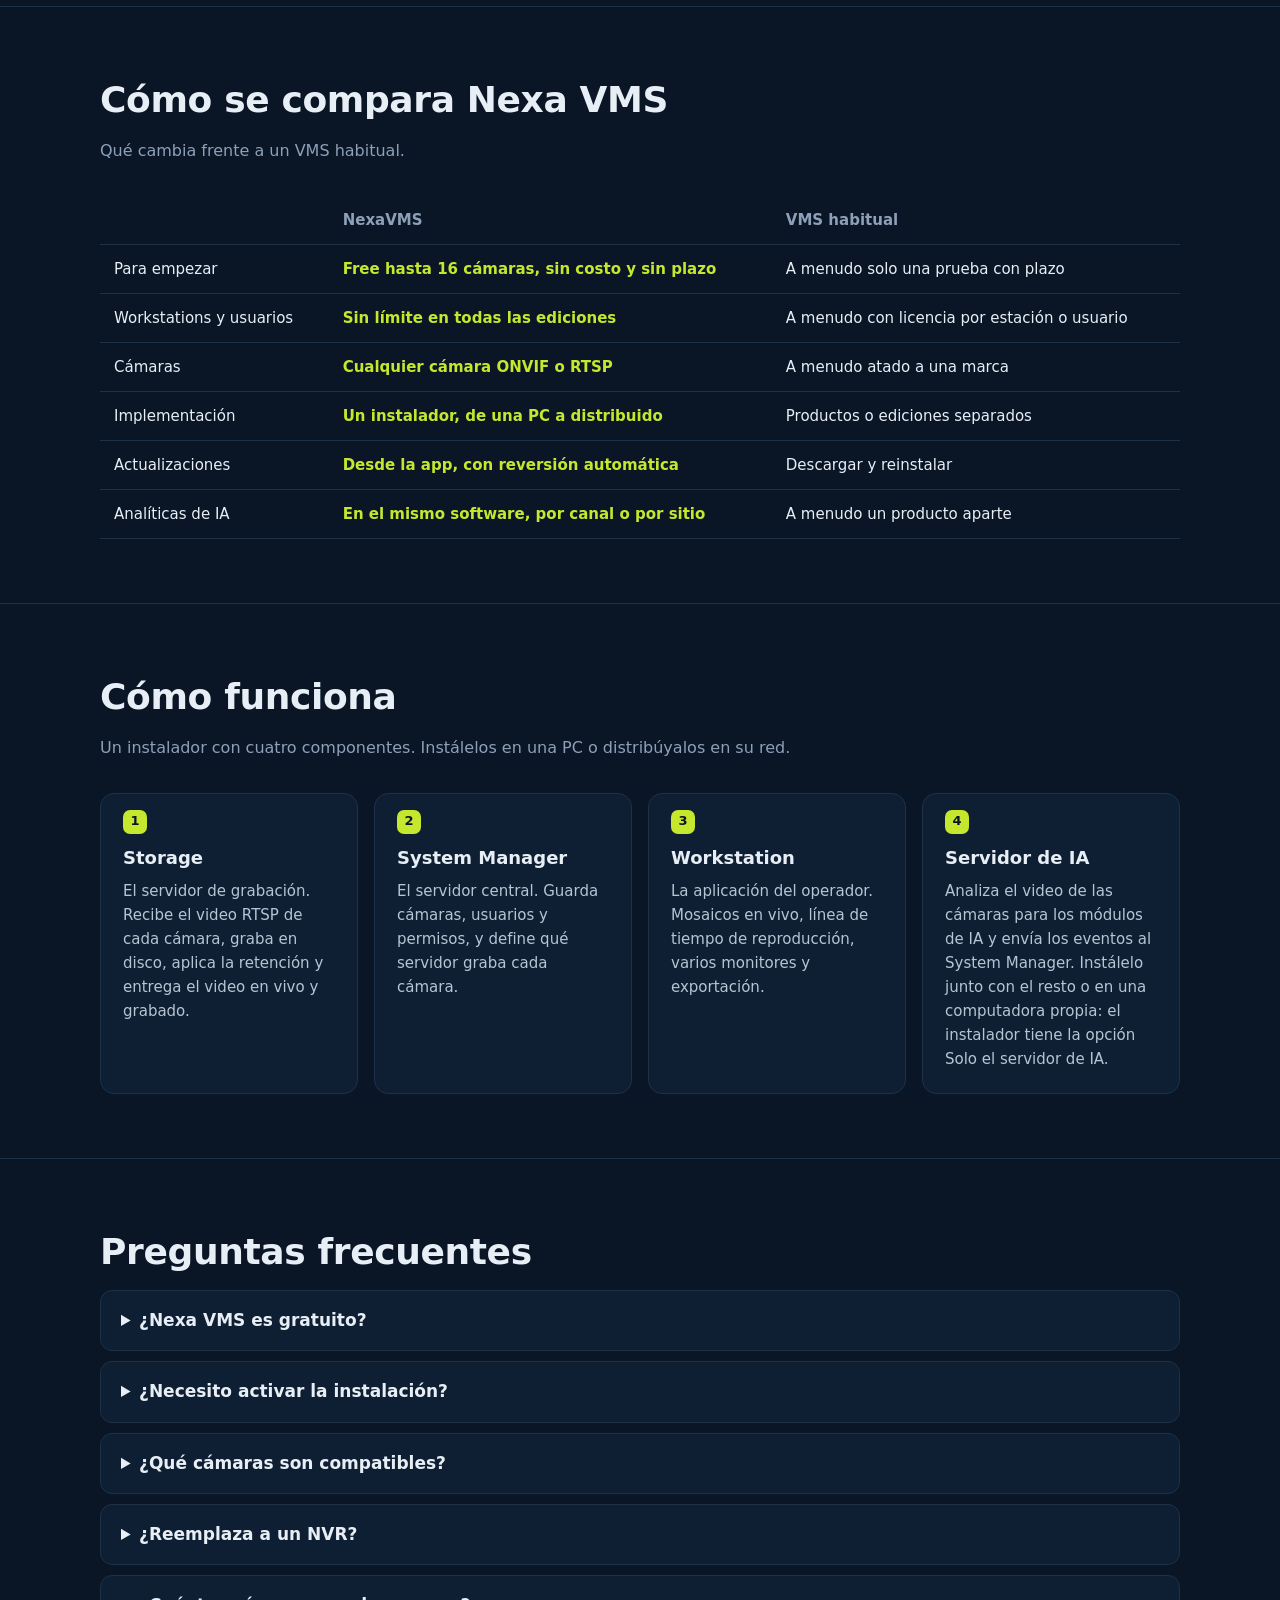
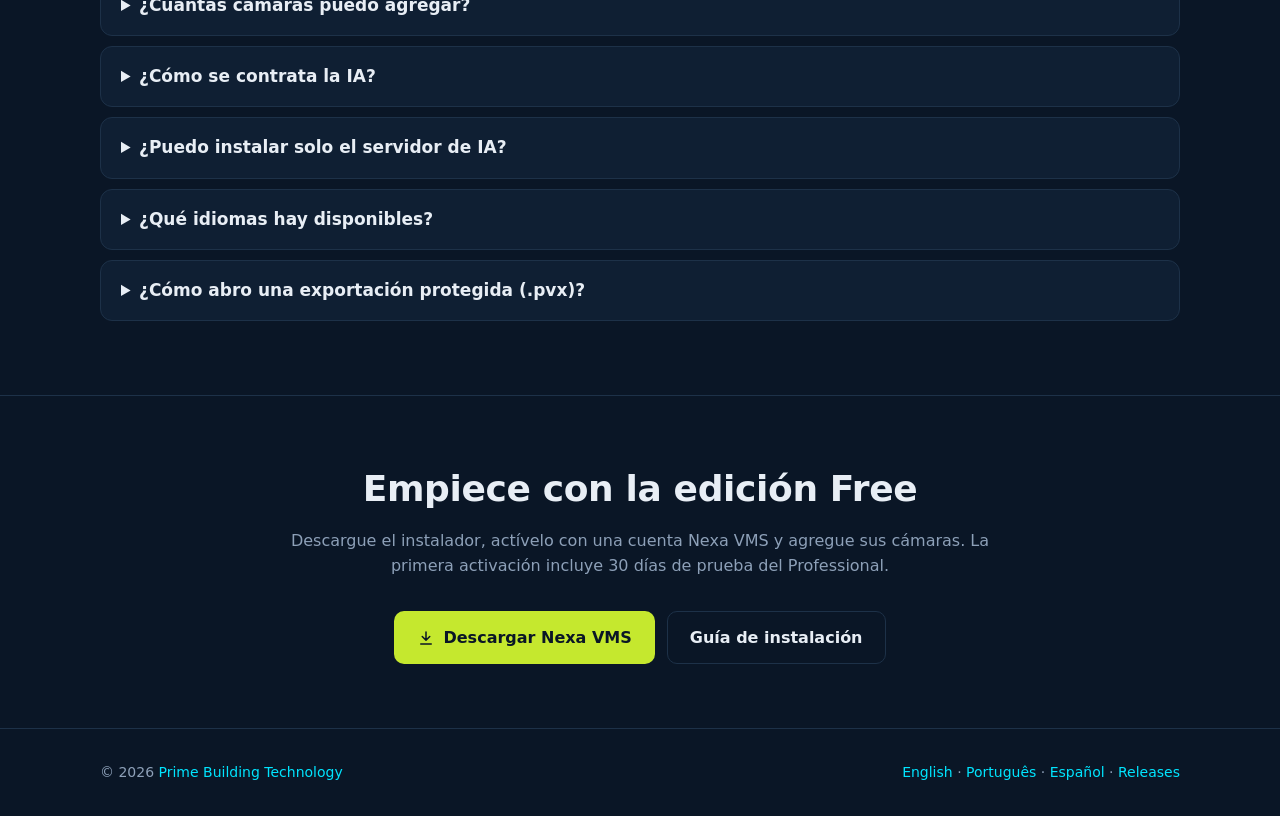
==== commit f51846be: "Versão 2.33.0 na página de downloads Co-Authored-By: Claude Opus 5.5 <noreply@anthropic.com>" ====
--- a/docs/es/index.html
+++ b/docs/es/index.html
@@ -32,7 +32,7 @@
   "applicationCategory": "SecurityApplication",
   "applicationSubCategory": "Software de gestión de video (VMS)",
   "operatingSystem": "Windows 10, Windows 11",
-  "softwareVersion": "2.32.2",
+  "softwareVersion": "2.33.0",
   "inLanguage": ["es", "en", "pt-BR"],
   "downloadUrl": "https://github.com/Daniel1ux/Prime-VMS-Public/releases/latest",
   "url": "https://daniel1ux.github.io/Prime-VMS-Public/es/",
@@ -80,7 +80,7 @@
     <div class="cta">
       <a class="btn btn-primary" href="https://github.com/Daniel1ux/Prime-VMS-Public/releases/latest"><svg viewBox="0 0 24 24" aria-hidden="true"><path d="M12 4v11M7 10l5 5 5-5M5 20h14"/></svg>Descargar para Windows</a>
       <a class="btn btn-ghost" href="#planes">Ver planes</a>
-      <small>Versión 2.32.2 · Windows 10 y 11, 64 bits · Español, English, Português</small>
+      <small>Versión 2.33.0 · Windows 10 y 11, 64 bits · Español, English, Português</small>
     </div>
     <div class="trust">
       <span>Free hasta 16 cámaras</span><span>Cualquier cámara ONVIF o RTSP</span><span>Workstations y usuarios sin límite</span><span>Actualización desde la app</span>
